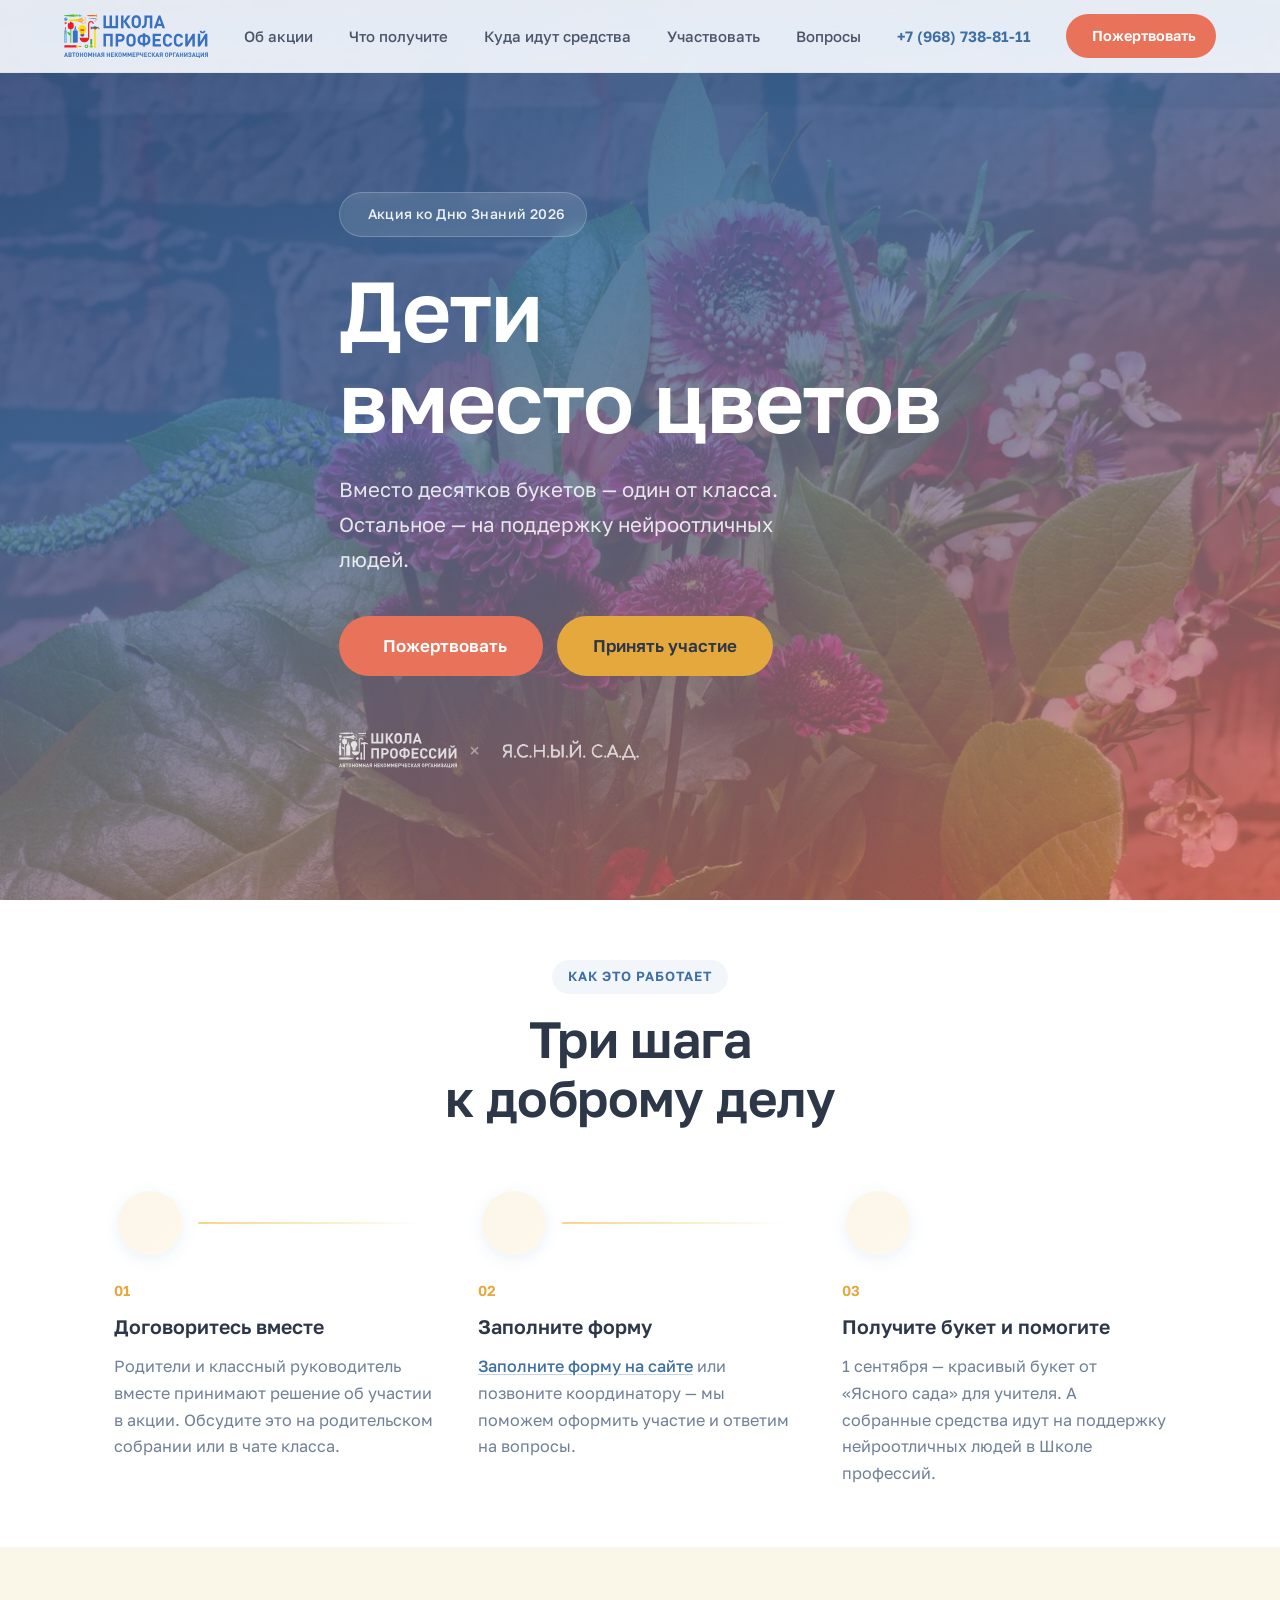
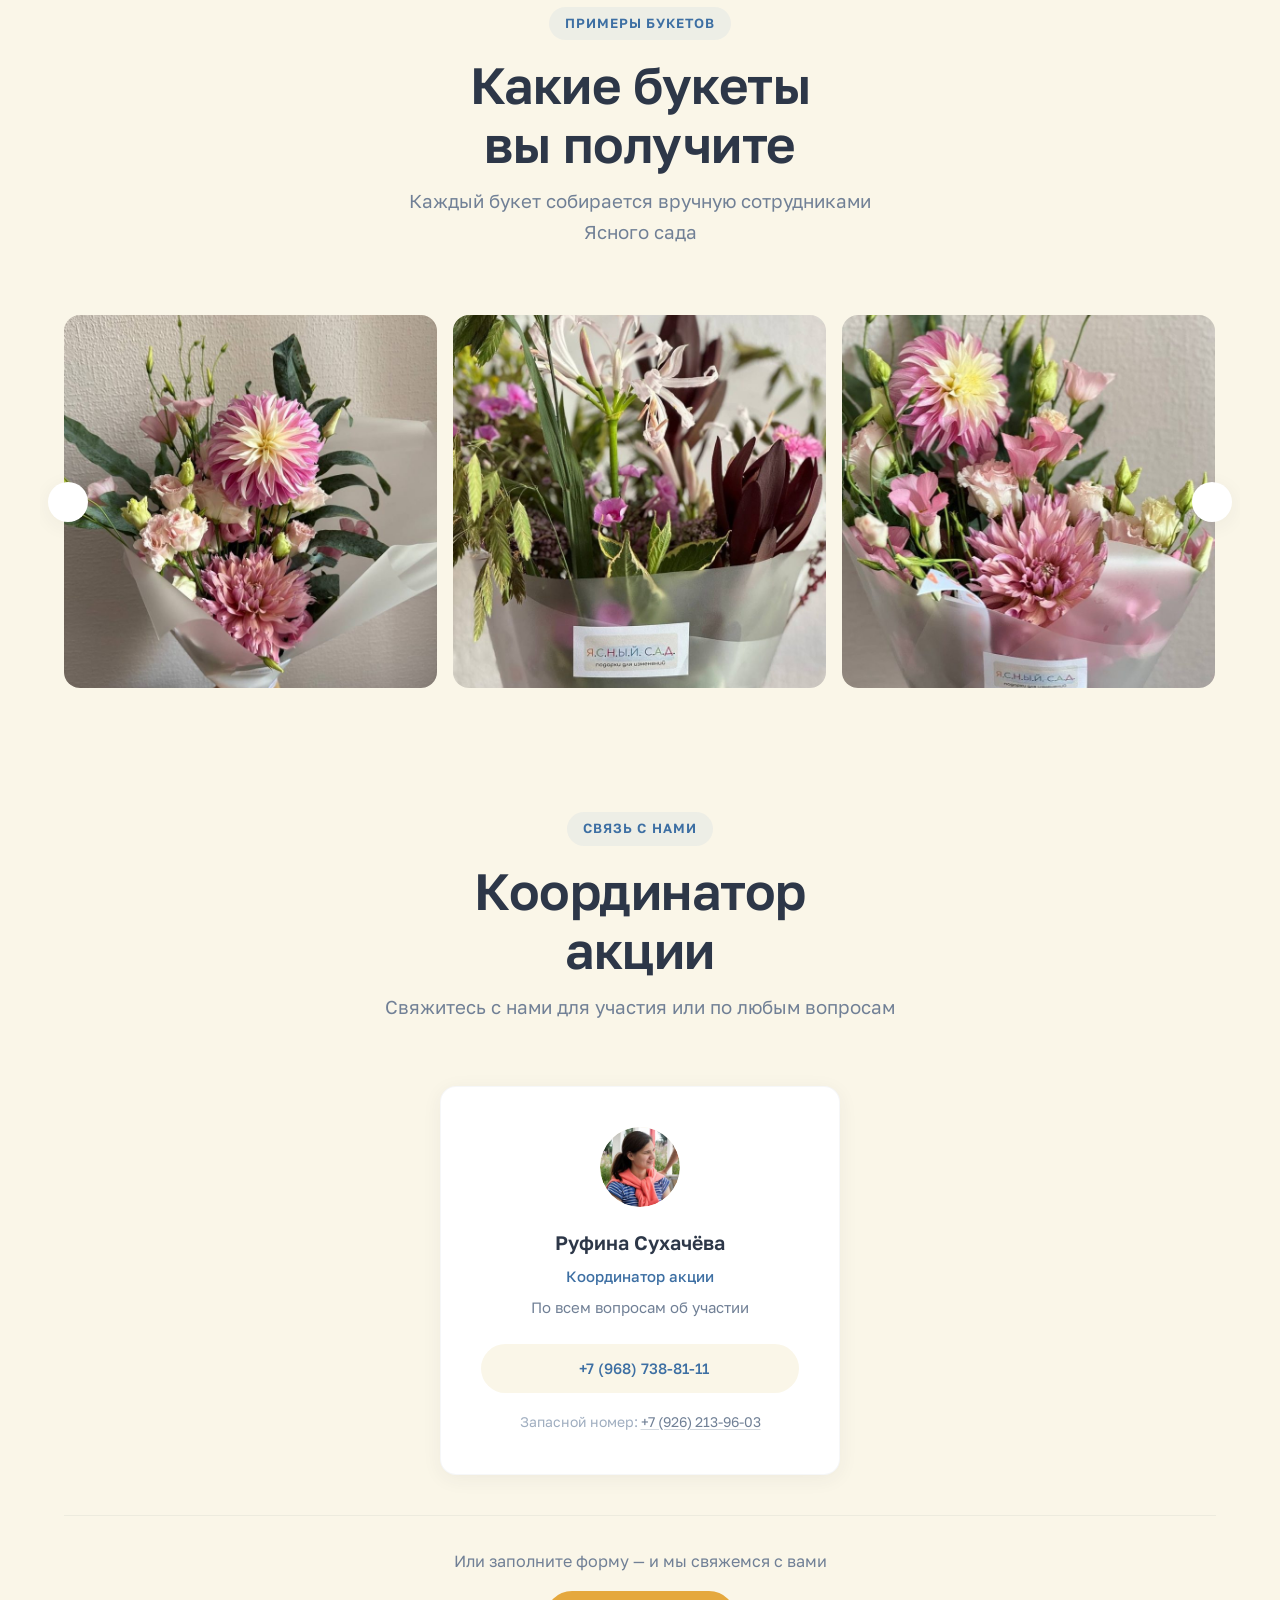
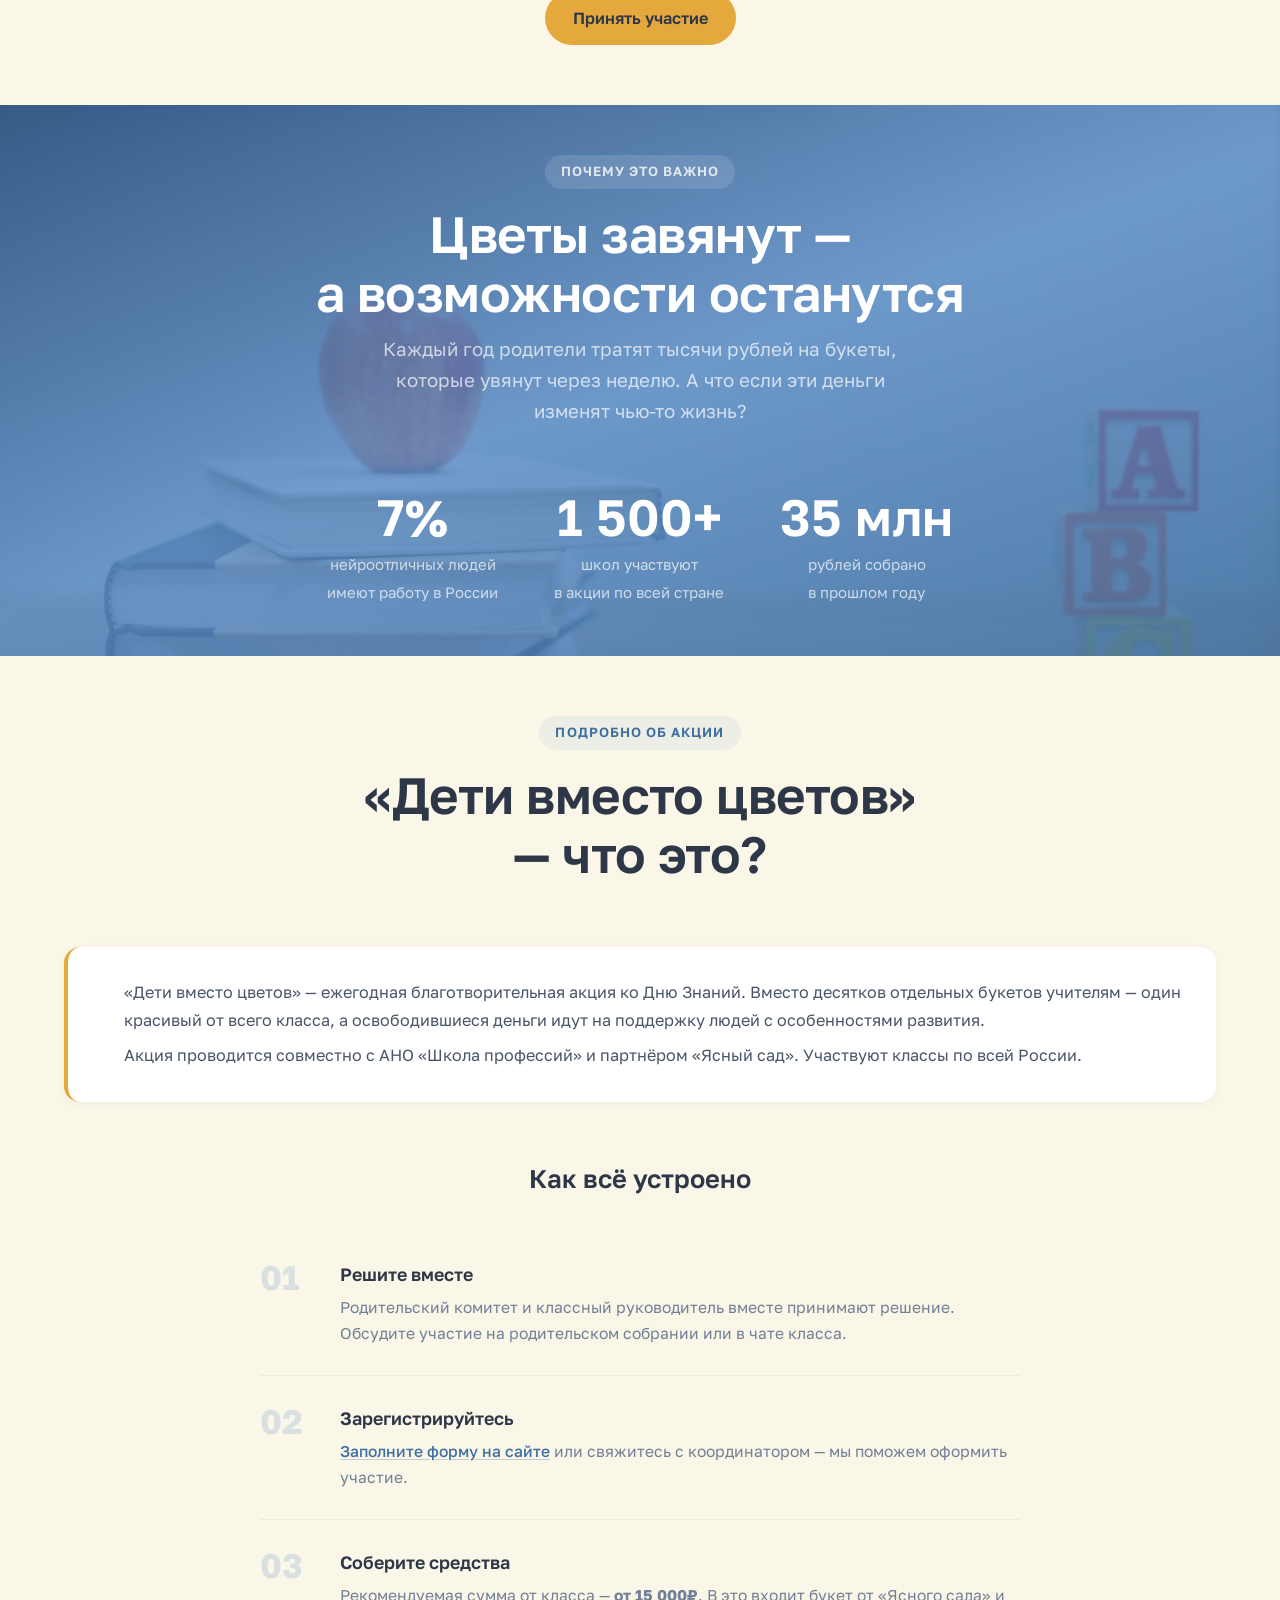
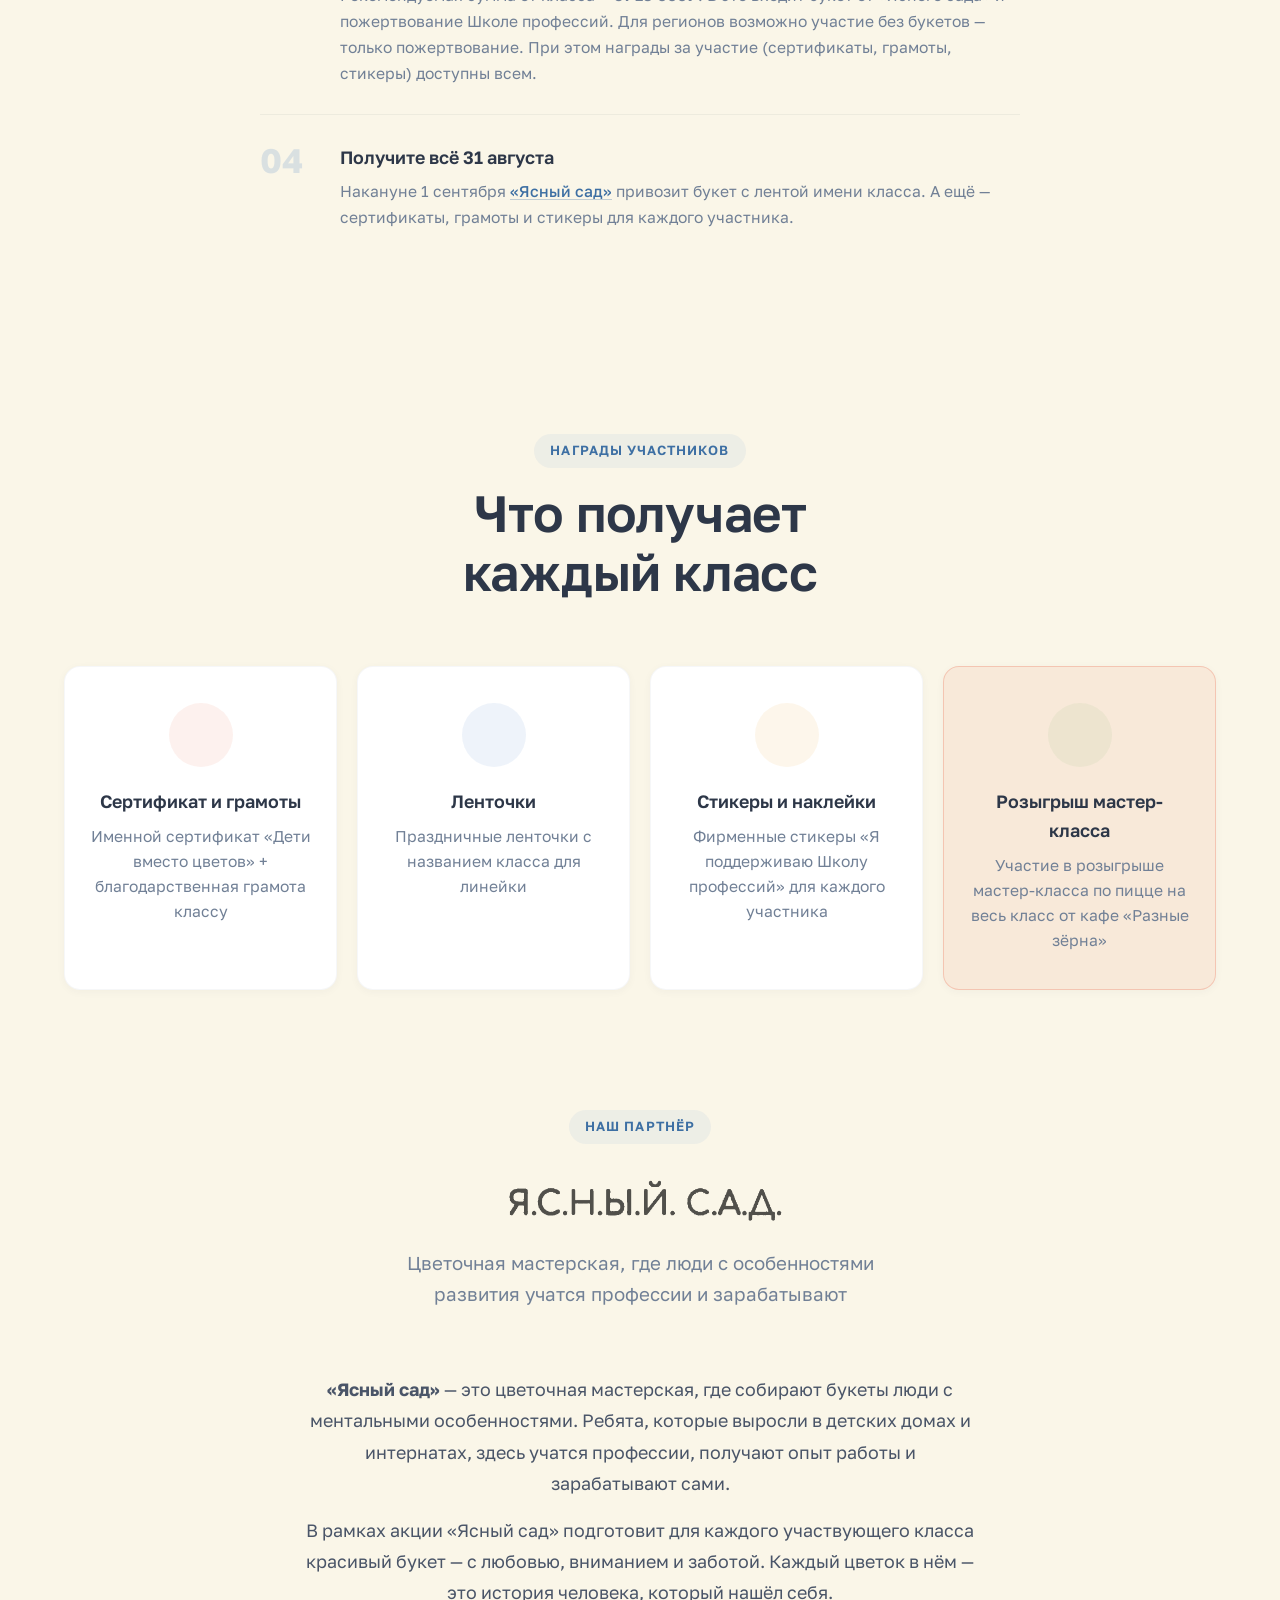
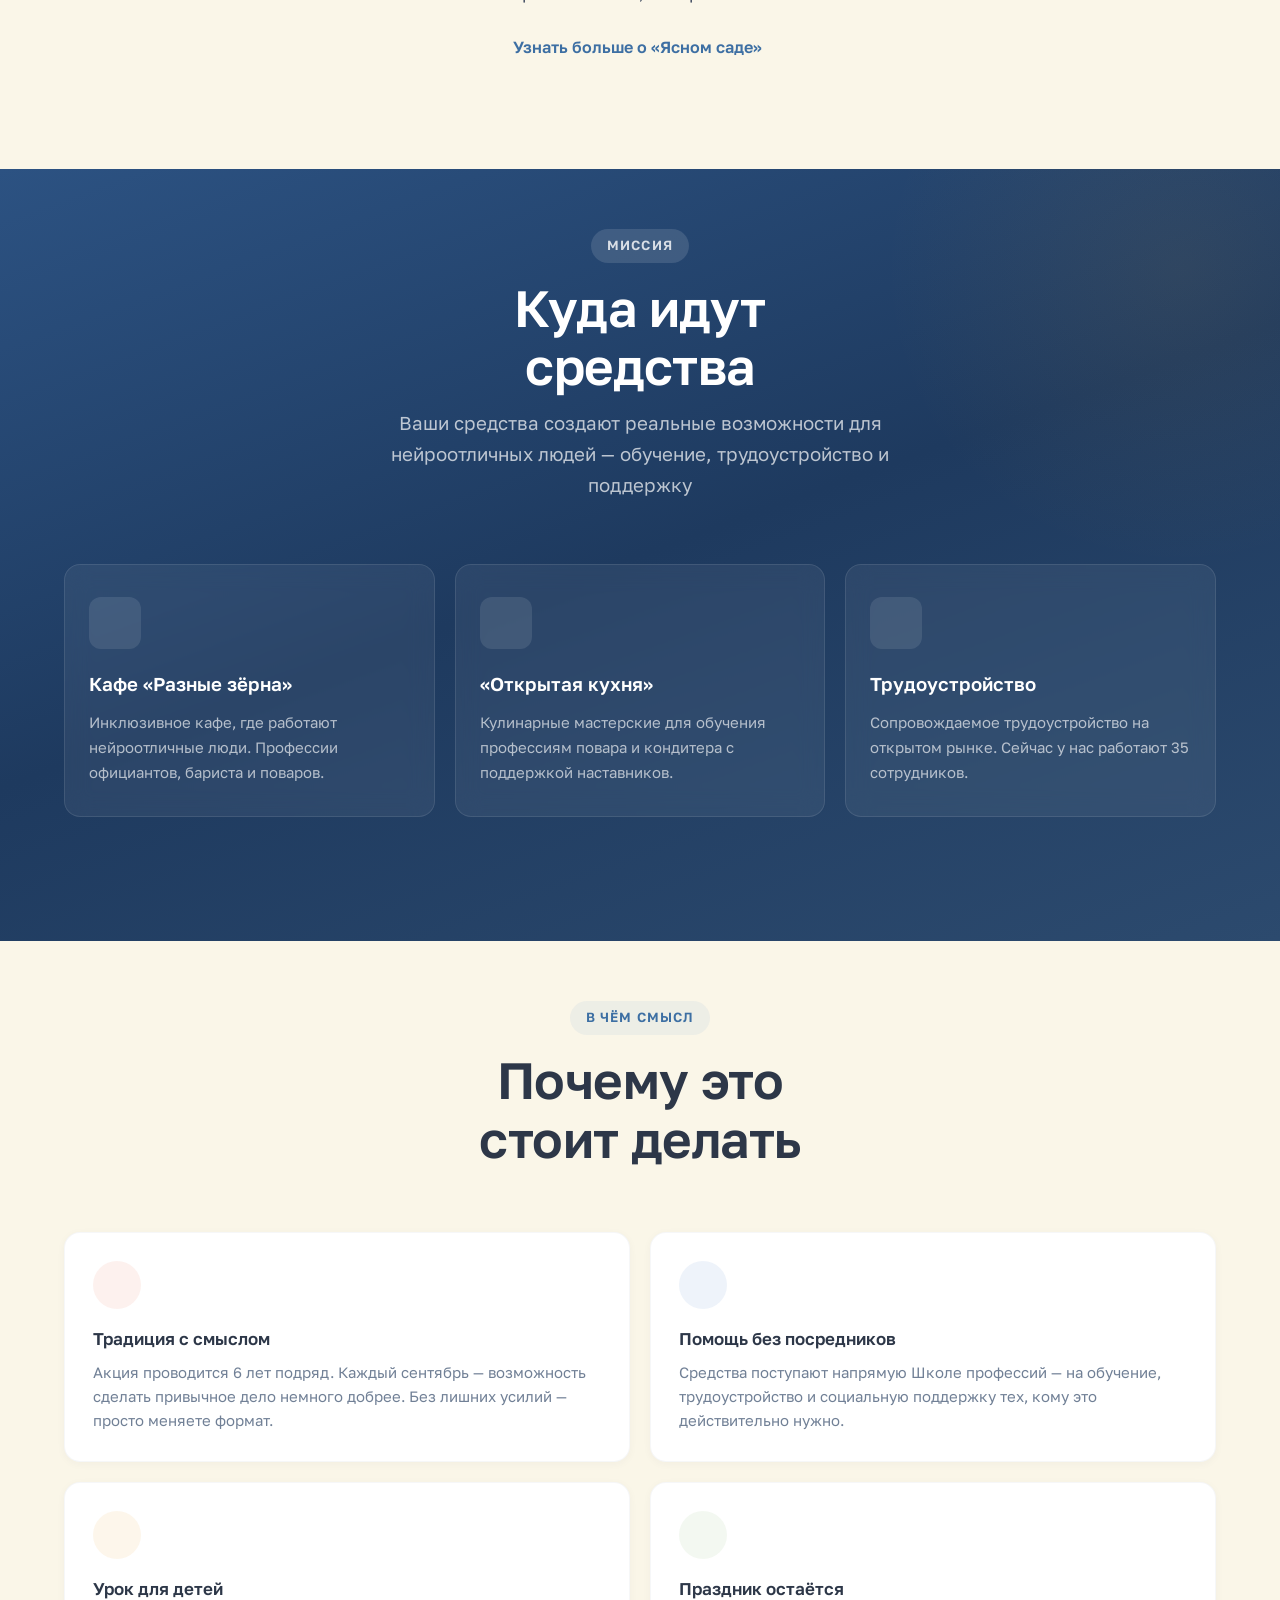
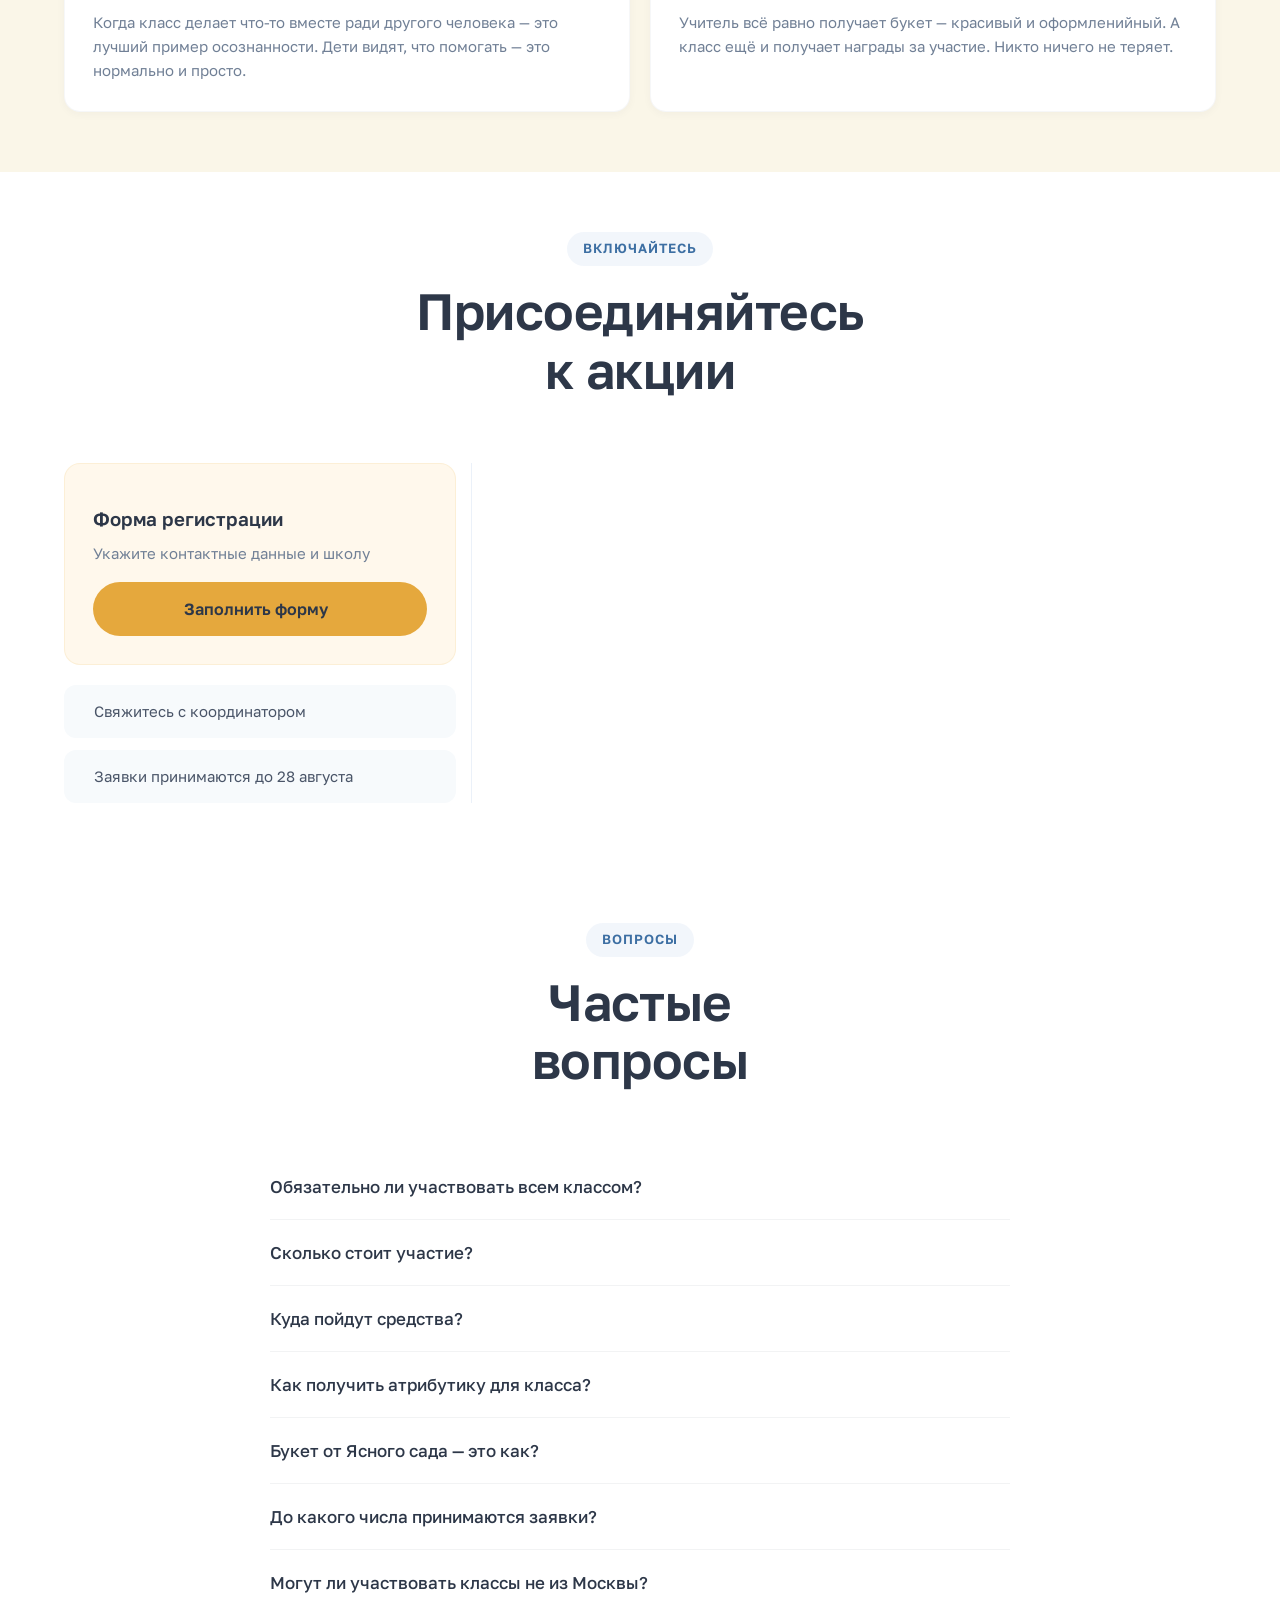
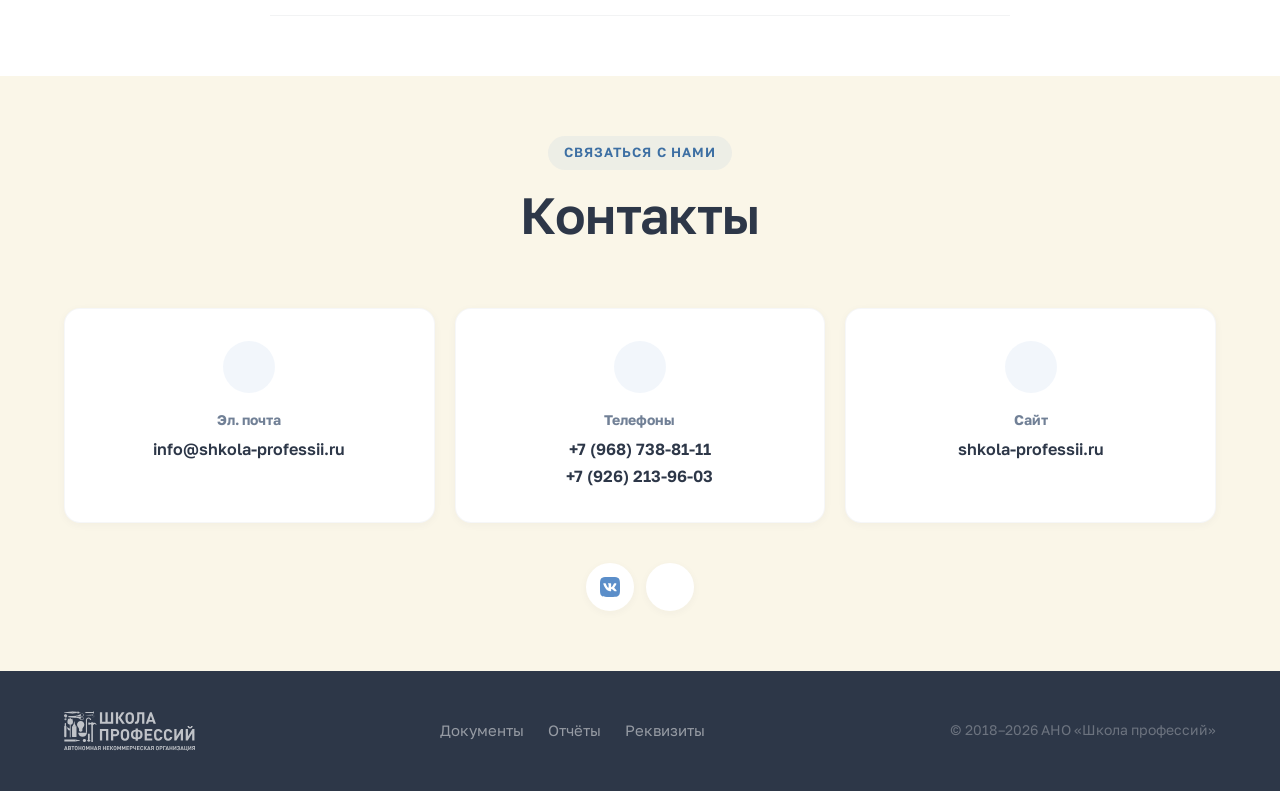
==== index.html @ 17a53a06 "Restore desktop header, fix mobile menu z-index to 1001 above header" ====
﻿<!DOCTYPE html>
<html lang="ru">
<head>
    <meta charset="UTF-8">
    <meta name="viewport" content="width=device-width, initial-scale=1.0">
    <title>Дети вместо цветов — АНО Школа профессий</title>
    <meta name="description" content="Вместо десятков букетов — один от класса. Остальное — на поддержку нейроотличных людей в Школе профессий. Акция ко Дню Знаний 2026.">
    <meta name="keywords" content="дети вместо цветов, благотворительность, день знаний, 1 сентября, школа профессий, букет, нейроотличные">
    <meta name="author" content="АНО Школа профессий">
    <meta name="robots" content="index, follow">
    <meta name="theme-color" content="#5B8EC9">

    <!-- Open Graph -->
    <meta property="og:type" content="website">
    <meta property="og:url" content="https://shkola-professii.ru/cvety/">
    <meta property="og:title" content="Дети вместо цветов — АНО Школа профессий">
    <meta property="og:description" content="Вместо десятков букетов — один от класса. Остальное — на поддержку нейроотличных людей в Школе профессий. Акция ко Дню Знаний 2026.">
    <meta property="og:image" content="https://shkola-professii.ru/cvety/img/og-image.jpg">
    <meta property="og:image:width" content="1200">
    <meta property="og:image:height" content="630">
    <meta property="og:locale" content="ru_RU">
    <meta property="og:site_name" content="Дети вместо цветов">

    <!-- Twitter Card -->
    <meta name="twitter:card" content="summary_large_image">
    <meta name="twitter:title" content="Дети вместо цветов — АНО Школа профессий">
    <meta name="twitter:description" content="Вместо десятков букетов — один от класса. Остальное — на поддержку нейроотличных людей.">
    <meta name="twitter:image" content="https://shkola-professii.ru/cvety/img/og-image.jpg">

    <link rel="canonical" href="https://shkola-professii.ru/cvety/">

    <!-- Structured Data -->
    <script type="application/ld+json">
    {
        "@context": "https://schema.org",
        "@type": "Event",
        "name": "Дети вместо цветов 2026",
        "description": "Благотворительная акция ко Дню Знаний. Вместо десятков букетов — один от класса. Остальное — на поддержку нейроотличных людей.",
        "startDate": "2026-09-01",
        "location": {
            "@type": "Place",
            "name": "Россия",
            "address": {
                "@type": "PostalAddress",
                "addressCountry": "RU"
            }
        },
        "organizer": {
            "@type": "Organization",
            "name": "АНО «Школа профессий»",
            "url": "https://shkola-professii.ru"
        },
        "performer": {
            "@type": "Organization",
            "name": "Ясный сад",
            "url": "https://yasnysad.online"
        },
        "eventStatus": "https://schema.org/EventScheduled",
        "eventAttendanceMode": "https://schema.org/OfflineEventAttendanceMode",
        "url": "https://shkola-professii.ru/cvety/",
        "image": "https://shkola-professii.ru/cvety/img/og-image.jpg"
    }
    </script>
    <script type="application/ld+json">
    {
        "@context": "https://schema.org",
        "@type": "NGO",
        "name": "АНО «Школа профессий»",
        "url": "https://shkola-professii.ru",
        "logo": "https://shkola-professii.ru/cvety/img/logo-shkola-professii.svg",
        "description": "Автономная некоммерческая организация профессионального образования для людей с ментальными особенностями развития.",
        "address": {
            "@type": "PostalAddress",
            "addressCountry": "RU"
        },
        "contactPoint": [
            {
                "@type": "ContactPoint",
                "telephone": "+7-968-738-81-11",
                "contactType": "customer service"
            },
            {
                "@type": "ContactPoint",
                "telephone": "+7-926-213-96-03",
                "contactType": "customer service"
            }
        ]
    }
    </script>
    <link rel="icon" href="https://shkola-professii.ru/wp-content/uploads/2021/12/cropped-logo-512x512-1-32x32.png" sizes="32x32">
    <link rel="icon" href="https://shkola-professii.ru/wp-content/uploads/2021/12/cropped-logo-512x512-1-192x192.png" sizes="192x192">
    <link rel="apple-touch-icon" href="https://shkola-professii.ru/wp-content/uploads/2021/12/cropped-logo-512x512-1-180x180.png">
    <meta name="msapplication-TileImage" content="https://shkola-professii.ru/wp-content/uploads/2021/12/cropped-logo-512x512-1-270x270.png">
    <link rel="preconnect" href="https://fonts.googleapis.com">
    <link rel="preconnect" href="https://fonts.gstatic.com" crossorigin>
    <link rel="preconnect" href="https://unpkg.com" crossorigin>
    <link href="https://fonts.googleapis.com/css2?family=Golos+Text:ital,opsz,wght@0,9..14,300;0,9..14,400;0,9..14,500;0,9..14,600;0,9..14,700;1,9..14,400&display=swap" rel="stylesheet">
    <link rel="stylesheet" href="https://unpkg.com/@phosphor-icons/web@2.0.3/src/regular/style.css">
    <link rel="stylesheet" href="css/styles.css">
    <script src="https://widgets.donation.ru/wloader/f159f195-b4e0-4594-80b5-ba260b7b6031/wloader.js" async></script>
</head>
<body>

    <!-- HEADER -->
    <header class="header" id="header">
        <div class="container header__inner">
            <a href="#hero" class="header__logo">
                <img src="img/logo-shkola-professii.svg" alt="Школа профессий" class="header__logo-img">
            </a>
            <nav class="header__nav" id="nav">
                <a href="#campaign" class="header__nav-link">Об акции</a>
                <a href="#benefits" class="header__nav-link">Что получите</a>
                <a href="#where" class="header__nav-link">Куда идут средства</a>
                <a href="#join" class="header__nav-link">Участвовать</a>
                <a href="#faq" class="header__nav-link">Вопросы</a>
                <a href="tel:+79687388111" class="header__nav-link header__phone">
                    <i class="ph ph-phone"></i>
                    +7 (968) 738-81-11
                </a>
            </nav>
            <a href="#join" class="header__donate-btn">
                <i class="ph ph-heart"></i>
                Пожертвовать
            </a>
            <button class="header__burger" id="burger" aria-label="Меню">
                <span></span><span></span><span></span>
            </button>
        </div>
    </header>

    <!-- HERO -->
    <section class="hero" id="hero">
        <div class="hero__bg">
            <img src="img/hero-bouquet.jpg" alt="Букет цветов" class="hero__img">
            <div class="hero__overlay"></div>
        </div>
        <div class="container hero__content">
            <div class="hero__badge">
                <i class="ph ph-flower-tulip"></i>
                Акция ко Дню Знаний 2026
            </div>
            <h1 class="hero__title">Дети<br>вместо цветов</h1>
            <p class="hero__subtitle">Вместо десятков букетов — один от класса.<br>Остальное — на поддержку нейроотличных людей.</p>
            <div class="hero__cta">
                <a href="#join" class="btn btn--primary btn--lg">
                    <i class="ph ph-heart"></i>
                    Пожертвовать
                </a>
                <a href="#join" class="btn btn--warm btn--lg">Принять участие</a>
            </div>
            <div class="hero__partners">
                <span class="hero__partner-logo">
                    <img src="img/logo-shkola-professii.svg" alt="Школа профессий" class="hero__partner-img">
                </span>
                <span class="hero__partner-x">×</span>
                <a href="https://yasnysad.online" target="_blank" rel="noopener noreferrer" class="hero__partner-name">
                    <img src="img/logo-yasny-sad.png" alt="Ясный сад" class="hero__partner-img hero__partner-img--logo">
                </a>
            </div>
        </div>
        <div class="hero__scroll">
            <i class="ph ph-chevron-down"></i>
        </div>
    </section>

    
<!-- ABOUT — 3 STEPS -->
    <section class="section about" id="about">
        <div class="container">
            <div class="section-header">
                <span class="section-tag">Как это работает</span>
                <h2 class="section-title">Три шага<br>к доброму делу</h2>
            </div>
            <div class="steps">
                <div class="step">
                    <div class="step__icon-wrap">
                        <div class="step__icon">
                            <i class="ph ph-chats-circle"></i>
                        </div>
                        <div class="step__line"></div>
                    </div>
                    <div class="step__content">
                        <span class="step__num">01</span>
                        <h3 class="step__title">Договоритесь вместе</h3>
                        <p class="step__text">Родители и классный руководитель вместе принимают решение об участии в акции. Обсудите это на родительском собрании или в чате класса.</p>
                    </div>
                </div>
                <div class="step">
                    <div class="step__icon-wrap">
                        <div class="step__icon">
                            <i class="ph ph-note-pencil"></i>
                        </div>
                        <div class="step__line"></div>
                    </div>
                    <div class="step__content">
                        <span class="step__num">02</span>
                        <h3 class="step__title">Заполните форму</h3>
                        <p class="step__text"><a href="#join" class="step__link">Заполните форму на сайте</a> или позвоните координатору — мы поможем оформить участие и ответим на вопросы.</p>
                    </div>
                </div>
                <div class="step">
                    <div class="step__icon-wrap">
                        <div class="step__icon">
                            <i class="ph ph-heart"></i>
                        </div>
                    </div>
                    <div class="step__content">
                        <span class="step__num">03</span>
                        <h3 class="step__title">Получите букет и помогите</h3>
                        <p class="step__text">1 сентября — красивый букет от «Ясного сада» для учителя. А собранные средства идут на поддержку нейроотличных людей в Школе профессий.</p>
                    </div>
                </div>
            </div>
        </div>
    </section>

    <!-- BOUQUETS GALLERY -->
    <section class="section bouquets" id="bouquets">
        <div class="container">
            <div class="section-header">
                <span class="section-tag">Примеры букетов</span>
                <h2 class="section-title">Какие букеты<br>вы получите</h2>
                <p class="section-desc">Каждый букет собирается вручную сотрудниками Ясного сада</p>
            </div>
            <div class="partner__slider" id="partnerSlider">
                <div class="partner__slider-track" id="sliderTrack">
                    <div class="partner__gallery-item" data-index="0">
                        <img src="img/bouquet-1.jpg" alt="Букет от Ясного сада" class="partner__gallery-img" loading="lazy">
                    </div>
                    <div class="partner__gallery-item" data-index="1">
                        <img src="img/bouquet-2.jpg" alt="Букет от Ясного сада" class="partner__gallery-img" loading="lazy">
                    </div>
                    <div class="partner__gallery-item" data-index="2">
                        <img src="img/bouquet-3.jpg" alt="Букет от Ясного сада" class="partner__gallery-img" loading="lazy">
                    </div>
                    <div class="partner__gallery-item" data-index="3">
                        <img src="img/bouquet-4.jpg" alt="Букет от Ясного сада" class="partner__gallery-img" loading="lazy">
                    </div>
                    <div class="partner__gallery-item" data-index="4">
                        <img src="img/bouquet-5.jpg" alt="Букет от Ясного сада" class="partner__gallery-img" loading="lazy">
                    </div>
                    <div class="partner__gallery-item" data-index="5">
                        <img src="img/bouquet-6.jpg" alt="Букет от Ясного сада" class="partner__gallery-img" loading="lazy">
                    </div>
                    <div class="partner__gallery-item" data-index="6">
                        <img src="img/bouquet-7.jpg" alt="Букет от Ясного сада" class="partner__gallery-img" loading="lazy">
                    </div>
                    <div class="partner__gallery-item" data-index="7">
                        <img src="img/bouquet-8.jpg" alt="Букет от Ясного сада" class="partner__gallery-img" loading="lazy">
                    </div>
                    <div class="partner__gallery-item" data-index="8">
                        <img src="img/bouquet-9.jpg" alt="Букет от Ясного сада" class="partner__gallery-img" loading="lazy">
                    </div>
                </div>
                <button class="partner__slider-btn partner__slider-btn--prev" id="sliderPrev">
                    <i class="ph ph-caret-left"></i>
                </button>
                <button class="partner__slider-btn partner__slider-btn--next" id="sliderNext">
                    <i class="ph ph-caret-right"></i>
                </button>
            </div>
            <!-- Lightbox -->
            <div class="lightbox" id="lightbox">
                <button class="lightbox__close" id="lightboxClose">
                    <i class="ph ph-x"></i>
                </button>
                <button class="lightbox__prev" id="lightboxPrev">
                    <i class="ph ph-caret-left"></i>
                </button>
                <button class="lightbox__next" id="lightboxNext">
                    <i class="ph ph-caret-right"></i>
                </button>
                <div class="lightbox__content">
                    <img src="" alt="" class="lightbox__img" id="lightboxImg">
                </div>
            </div>
        </div>
    </section>

    <!-- COORDINATORS -->
    <section class="section coordinators" id="coordinators">
        <div class="container">
            <div class="section-header">
                <span class="section-tag">Связь с нами</span>
                <h2 class="section-title">Координатор<br>акции</h2>
                <p class="section-desc">Свяжитесь с нами для участия или по любым вопросам</p>
            </div>
            <div class="coordinators__grid">
                <div class="coordinator-card">
                    <div class="coordinator-card__avatar">
                        <img src="img/rufina.jpg" alt="Руфина Сухачёва" class="coordinator-card__photo">
                    </div>
                    <h3 class="coordinator-card__name">Руфина Сухачёва</h3>
                    <p class="coordinator-card__role">Координатор акции</p>
                    <p class="coordinator-card__desc">По всем вопросам об участии</p>
                    <div class="coordinator-card__contacts">
                        <a href="tel:+79687388111" class="coordinator-card__link">
                            <i class="ph ph-phone"></i>
                            +7 (968) 738-81-11
                        </a>
                        <p class="coordinator-card__backup">Запасной номер: <a href="tel:+79262139603">+7 (926) 213-96-03</a></p>
                    </div>
                </div>
            </div>
            <div class="coordinators__signup">
                <p class="coordinators__signup-text">Или заполните форму — и мы свяжемся с вами</p>
                <a href="#join" class="btn btn--warm">Принять участие</a>
            </div>
        </div>
    </section>

    <!-- WHY IT MATTERS — full-width photo section -->
    <section class="section photo-section" id="why">
        <div class="photo-section__bg">
            <img src="img/children-classroom.jpg" alt="Дети в классе" class="photo-section__img" loading="lazy">
            <div class="photo-section__overlay photo-section__overlay--blue"></div>
        </div>
        <div class="container photo-section__content">
            <div class="section-header section-header--light">
                <span class="section-tag section-tag--light">Почему это важно</span>
                <h2 class="section-title section-title--light">Цветы завянут —<br>а возможности останутся</h2>
                <p class="section-desc section-desc--light">Каждый год родители тратят тысячи рублей на букеты, которые увянут через неделю. А что если эти деньги изменят чью-то жизнь?</p>
            </div>
            <div class="photo-section__stats">
                <div class="photo-stat">
                    <span class="photo-stat__number">7%</span>
                    <span class="photo-stat__label">нейроотличных людей<br>имеют работу в России</span>
                </div>
                <div class="photo-stat">
                    <span class="photo-stat__number">1 500+</span>
                    <span class="photo-stat__label">школ участвуют<br>в акции по всей стране</span>
                </div>
                <div class="photo-stat">
                    <span class="photo-stat__number">35 млн</span>
                    <span class="photo-stat__label">рублей собрано<br>в прошлом году</span>
                </div>
            </div>
        </div>
    </section>

    
    <!-- ABOUT CAMPAIGN — detailed -->
    <section class="section campaign" id="campaign">
        <div class="container">
            <div class="section-header">
                <span class="section-tag">Подробно об акции</span>
                <h2 class="section-title">«Дети вместо цветов»<br>— что это?</h2>
            </div>

            <div class="campaign__intro">
                <div class="campaign__intro-icon"><i class="ph ph-lightbulb"></i></div>
                <div class="campaign__intro-text">
                    <p>«Дети вместо цветов» — ежегодная благотворительная акция ко Дню Знаний. Вместо десятков отдельных букетов учителям — один красивый от всего класса, а освободившиеся деньги идут на поддержку людей с особенностями развития.</p>
                    <p>Акция проводится совместно с АНО «Школа профессий» и партнёром «Ясный сад». Участвуют классы по всей России.</p>
                </div>
            </div>

            <div class="campaign__mechanics">
                <h3 class="campaign__subtitle">Как всё устроено</h3>
                <div class="campaign__steps">
                    <div class="campaign__step">
                        <div class="campaign__step-num">01</div>
                        <div class="campaign__step-content">
                            <h4 class="campaign__step-title">Решите вместе</h4>
                            <p class="campaign__step-text">Родительский комитет и классный руководитель вместе принимают решение. Обсудите участие на родительском собрании или в чате класса.</p>
                        </div>
                    </div>
                    <div class="campaign__step">
                        <div class="campaign__step-num">02</div>
                        <div class="campaign__step-content">
                            <h4 class="campaign__step-title">Зарегистрируйтесь</h4>
                            <p class="campaign__step-text"><a href="#join" class="step__link">Заполните форму на сайте</a> или свяжитесь с координатором — мы поможем оформить участие.</p>
                        </div>
                    </div>
                    <div class="campaign__step">
                        <div class="campaign__step-num">03</div>
                        <div class="campaign__step-content">
                            <h4 class="campaign__step-title">Соберите средства</h4>
                            <p class="campaign__step-text">Рекомендуемая сумма от класса — <strong>от 15 000₽</strong>. В это входит букет от «Ясного сада» и пожертвование Школе профессий. Для регионов возможно участие без букетов — только пожертвование. При этом награды за участие (сертификаты, грамоты, стикеры) доступны всем.</p>
                        </div>
                    </div>
                    <div class="campaign__step">
                        <div class="campaign__step-num">04</div>
                        <div class="campaign__step-content">
                            <h4 class="campaign__step-title">Получите всё 31 августа</h4>
                            <p class="campaign__step-text">Накануне 1 сентября <a href="https://yasnysad.online" target="_blank" rel="noopener noreferrer" class="step__link">«Ясный сад»</a> привозит букет с лентой имени класса. А ещё — сертификаты, грамоты и стикеры для каждого участника.</p>
                        </div>
                    </div>
                </div>
            </div>
        </div>
    </section>

<!-- BENEFITS -->
    <section class="section benefits" id="benefits">
        <div class="container">
            <div class="section-header">
                <span class="section-tag">Награды участников</span>
                <h2 class="section-title">Что получает<br>каждый класс</h2>
            </div>
            <div class="benefits__grid">
                <div class="benefit-card">
                    <div class="benefit-card__icon">
                        <i class="ph ph-seal-check"></i>
                    </div>
                    <h3 class="benefit-card__title">Сертификат и грамоты</h3>
                    <p class="benefit-card__text">Именной сертификат «Дети вместо цветов» + благодарственная грамота классу</p>
                </div>
                <div class="benefit-card">
                    <div class="benefit-card__icon">
                        <i class="ph ph-flag-banner"></i>
                    </div>
                    <h3 class="benefit-card__title">Ленточки</h3>
                    <p class="benefit-card__text">Праздничные ленточки с названием класса для линейки</p>
                </div>
                <div class="benefit-card">
                    <div class="benefit-card__icon">
                        <i class="ph ph-sticker"></i>
                    </div>
                    <h3 class="benefit-card__title">Стикеры и наклейки</h3>
                    <p class="benefit-card__text">Фирменные стикеры «Я поддерживаю Школу профессий» для каждого участника</p>
                </div>
                <div class="benefit-card benefit-card--accent">
                    <div class="benefit-card__icon">
                        <i class="ph ph-pizza"></i>
                    </div>
                    <h3 class="benefit-card__title">Розыгрыш мастер-класса</h3>
                    <p class="benefit-card__text">Участие в розыгрыше мастер-класса по пицце на весь класс от кафе «Разные зёрна»</p>
                </div>
            </div>
        </div>
    </section>

    
    <!-- PARTNER — Ясный сад -->
    <section class="section partner" id="partner">
        <div class="container">
            <div class="section-header">
                <span class="section-tag">Наш партнёр</span>
                <div class="partner__logo-wrap">
                    <a href="https://yasnysad.online" target="_blank" rel="noopener noreferrer">
                        <img src="img/logo-yasny-sad.png" alt="Ясный сад" class="partner__logo-img">
                    </a>
                </div>
                <p class="section-desc">Цветочная мастерская, где люди с особенностями развития учатся профессии и зарабатывают</p>
            </div>

            <div class="partner__content">
                <div class="partner__text">
                    <p><strong>«Ясный сад»</strong> — это цветочная мастерская, где собирают букеты люди с ментальными особенностями. Ребята, которые выросли в детских домах и интернатах, здесь учатся профессии, получают опыт работы и зарабатывают сами.</p>
                    <p>В рамках акции «Ясный сад» подготовит для каждого участвующего класса красивый букет — с любовью, вниманием и заботой. Каждый цветок в нём — это история человека, который нашёл себя.</p>
                    <a href="https://yasnysad.online" target="_blank" rel="noopener noreferrer" class="partner__link">
                        Узнать больше о «Ясном саде»
                        <i class="ph ph-arrow-right"></i>
                    </a>
                </div>
            </div>
        </div>
    </section>

<!-- WHERE FUNDS GO -->
    <section class="section where" id="where">
        <div class="container">
            <div class="section-header section-header--light">
                <span class="section-tag section-tag--light">Миссия</span>
                <h2 class="section-title section-title--light">Куда идут<br>средства</h2>
                <p class="section-desc section-desc--light">Ваши средства создают реальные возможности для нейроотличных людей — обучение, трудоустройство и поддержку</p>
            </div>
            <div class="where__grid">
                <div class="where-card">
                    <div class="where-card__icon">
                        <i class="ph ph-coffee"></i>
                    </div>
                    <h3 class="where-card__title">Кафе «Разные зёрна»</h3>
                    <p class="where-card__text">Инклюзивное кафе, где работают нейроотличные люди. Профессии официантов, бариста и поваров.</p>
                </div>
                <div class="where-card">
                    <div class="where-card__icon">
                        <i class="ph ph-cooking-pot"></i>
                    </div>
                    <h3 class="where-card__title">«Открытая кухня»</h3>
                    <p class="where-card__text">Кулинарные мастерские для обучения профессиям повара и кондитера с поддержкой наставников.</p>
                </div>
                <div class="where-card">
                    <div class="where-card__icon">
                        <i class="ph ph-briefcase"></i>
                    </div>
                    <h3 class="where-card__title">Трудоустройство</h3>
                    <p class="where-card__text">Сопровождаемое трудоустройство на открытом рынке. Сейчас у нас работают 35 сотрудников.</p>
                </div>
            </div>
        </div>
    </section>

    <!-- WHY JOIN -->
    <section class="section why-join" id="why-join">
        <div class="container">
            <div class="section-header">
                <span class="section-tag">В чём смысл</span>
                <h2 class="section-title">Почему это<br>стоит делать</h2>
            </div>
            <div class="campaign__reasons">
                <div class="campaign__reason">
                    <div class="campaign__reason-icon"><i class="ph ph-arrows-clockwise"></i></div>
                    <h4 class="campaign__reason-title">Традиция с смыслом</h4>
                    <p class="campaign__reason-text">Акция проводится 6 лет подряд. Каждый сентябрь — возможность сделать привычное дело немного добрее. Без лишних усилий — просто меняете формат.</p>
                </div>
                <div class="campaign__reason">
                    <div class="campaign__reason-icon"><i class="ph ph-hand-heart"></i></div>
                    <h4 class="campaign__reason-title">Помощь без посредников</h4>
                    <p class="campaign__reason-text">Средства поступают напрямую Школе профессий — на обучение, трудоустройство и социальную поддержку тех, кому это действительно нужно.</p>
                </div>
                <div class="campaign__reason">
                    <div class="campaign__reason-icon"><i class="ph ph-chalkboard-teacher"></i></div>
                    <h4 class="campaign__reason-title">Урок для детей</h4>
                    <p class="campaign__reason-text">Когда класс делает что-то вместе ради другого человека — это лучший пример осознанности. Дети видят, что помогать — это нормально и просто.</p>
                </div>
                <div class="campaign__reason">
                    <div class="campaign__reason-icon"><i class="ph ph-confetti"></i></div>
                    <h4 class="campaign__reason-title">Праздник остаётся</h4>
                    <p class="campaign__reason-text">Учитель всё равно получает букет — красивый и оформленийный. А класс ещё и получает награды за участие. Никто ничего не теряет.</p>
                </div>
            </div>
        </div>
    </section>

    <!-- JOIN / FORM -->
    <section class="section join" id="join">
        <div class="container">
            <div class="section-header">
                <span class="section-tag">Включайтесь</span>
                <h2 class="section-title">Присоединяйтесь<br>к акции</h2>
            </div>
            <div class="join__grid">
                <div class="join__side">
                    <div class="join__yandex">
                        <div class="join__yandex-icon">
                            <i class="ph ph-file-text"></i>
                        </div>
                        <h3 class="join__yandex-title">Форма регистрации</h3>
                        <p class="join__yandex-text">Укажите контактные данные и школу</p>
                        <a href="https://forms.yandex.ru/u/6a7f15689029028dacd5cffe" target="_blank" rel="noopener noreferrer" class="btn btn--warm btn--full">
                            Заполнить форму
                            <i class="ph ph-arrow-right"></i>
                        </a>
                    </div>
                    <div class="join__info">
                        <div class="join__info-item">
                            <i class="ph ph-phone"></i>
                            <span>Свяжитесь с координатором</span>
                        </div>
                        <div class="join__info-item">
                            <i class="ph ph-clock"></i>
                            <span>Заявки принимаются до 28 августа</span>
                        </div>
                    </div>
                </div>
                <div class="join__form-block">
                    <mixplat-form id='828b5e17-5e71-46e9-a002-8e3b7165322a' data-type='mixplat-form' data-tid='18021'></mixplat-form>
                </div>
            </div>
        </div>
    </section>

    <!-- FAQ -->
    <section class="section faq" id="faq">
        <div class="container">
            <div class="section-header">
                <span class="section-tag">Вопросы</span>
                <h2 class="section-title">Частые<br>вопросы</h2>
            </div>
            <div class="faq__list">
                <div class="faq-item">
                    <button class="faq-item__question" aria-expanded="false">
                        <span>Обязательно ли участвовать всем классом?</span>
                        <i class="ph ph-plus faq-item__icon"></i>
                    </button>
                    <div class="faq-item__answer">
                        <p>Нет! Участвовать может даже 1 ученик из класса. Совсем не обязательно уговаривать каждого — присоединяйтесь те, кто хочет сделать доброе дело.</p>
                    </div>
                </div>
                <div class="faq-item">
                    <button class="faq-item__question" aria-expanded="false">
                        <span>Сколько стоит участие?</span>
                        <i class="ph ph-plus faq-item__icon"></i>
                    </button>
                    <div class="faq-item__answer">
                        <p>Минимальная сумма — от 5 000₽ на букет для учителя + 10 000₽ пожертвование в пользу Школы профессий. Но вы можете участвовать на любом уровне, который вам по силам.</p>
                    </div>
                </div>
                <div class="faq-item">
                    <button class="faq-item__question" aria-expanded="false">
                        <span>Куда пойдут средства?</span>
                        <i class="ph ph-plus faq-item__icon"></i>
                    </button>
                    <div class="faq-item__answer">
                        <p>100% пожертвований направляются на программы АНО «Школа профессий» — обучение, трудоустройство и поддержку нейроотличных людей в наших проектах.</p>
                    </div>
                </div>
                <div class="faq-item">
                    <button class="faq-item__question" aria-expanded="false">
                        <span>Как получить атрибутику для класса?</span>
                        <i class="ph ph-plus faq-item__icon"></i>
                    </button>
                    <div class="faq-item__answer">
                        <p>После регистрации и подтверждения участия мы организуем доставку атрибутики (сертификаты, ленточки, грамоты, стикеры) в вашу школу.</p>
                    </div>
                </div>
                <div class="faq-item">
                    <button class="faq-item__question" aria-expanded="false">
                        <span>Букет от Ясного сада — это как?</span>
                        <i class="ph ph-plus faq-item__icon"></i>
                    </button>
                    <div class="faq-item__answer">
                        <p>Ясный сад — наш партнёр. Каждый класс получит один красивый букет от Ясного сада для учителя. Оформление и доставку букета обеспечивает партнёр.</p>
                    </div>
                </div>
                <div class="faq-item">
                    <button class="faq-item__question" aria-expanded="false">
                        <span>До какого числа принимаются заявки?</span>
                        <i class="ph ph-plus faq-item__icon"></i>
                    </button>
                    <div class="faq-item__answer">
                        <p>Заявки принимаются до 28 августа. Рекомендуем не откладывать — чем раньше зарегистрируетесь, тем комфортнее будет к 1 сентября.</p>
                    </div>
                </div>
                <div class="faq-item">
                    <button class="faq-item__question" aria-expanded="false">
                        <span>Могут ли участвовать классы не из Москвы?</span>
                        <i class="ph ph-plus faq-item__icon"></i>
                    </button>
                    <div class="faq-item__answer">
                        <p>Да! Участие возможно для классов из любых регионов. Но букет от Ясного сада доступен только для Москвы и ближнего Подмосковья — из-за логистики. Для остальных регионов — полный набор атрибутики: сертификаты, грамоты, ленточки и стикеры.</p>
                    </div>
                </div>
            </div>
        </div>
    </section>

    <!-- CONTACTS -->
    <section class="section contacts" id="contacts">
        <div class="container">
            <div class="section-header">
                <span class="section-tag">Связаться с нами</span>
                <h2 class="section-title">Контакты</h2>
            </div>
            <div class="contacts__grid">
                <a href="mailto:info@shkola-professii.ru" class="contact-card">
                    <div class="contact-card__icon">
                        <i class="ph ph-envelope"></i>
                    </div>
                    <h3 class="contact-card__label">Эл. почта</h3>
                    <p class="contact-card__value">info@shkola-professii.ru</p>
                </a>
                <div class="contact-card">
                    <div class="contact-card__icon">
                        <i class="ph ph-phone"></i>
                    </div>
                    <h3 class="contact-card__label">Телефоны</h3>
                    <p class="contact-card__value"><a href="tel:+79687388111">+7 (968) 738-81-11</a></p>
                    <p class="contact-card__value"><a href="tel:+79262139603">+7 (926) 213-96-03</a></p>
                </div>
                <a href="https://shkola-professii.ru" target="_blank" rel="noopener noreferrer" class="contact-card">
                    <div class="contact-card__icon">
                        <i class="ph ph-globe"></i>
                    </div>
                    <h3 class="contact-card__label">Сайт</h3>
                    <p class="contact-card__value">shkola-professii.ru</p>
                </a>
            </div>
            <div class="contacts__social">
                <a href="https://vk.com/cafe_zerna" target="_blank" rel="noopener noreferrer" class="social-link" aria-label="ВКонтакте">
                    <svg width="20" height="20" viewBox="0 0 24 24" fill="currentColor"><path d="M15.684 0H8.316C1.592 0 0 1.592 0 8.316v7.368C0 22.408 1.592 24 8.316 24h7.368C22.408 24 24 22.408 24 15.684V8.316C24 1.592 22.391 0 15.684 0zm3.692 17.123h-1.744c-.66 0-.864-.525-2.05-1.727-1.033-1-1.49-1.135-1.744-1.135-.356 0-.458.102-.458.593v1.575c0 .424-.135.678-1.253.678-1.846 0-3.896-1.118-5.335-3.202C4.624 10.857 4.03 8.57 4.03 8.096c0-.254.102-.491.593-.491h1.744c.44 0 .61.203.78.677.864 2.49 2.303 4.675 2.896 4.675.22 0 .322-.102.322-.66V9.721c-.068-1.186-.695-1.287-.695-1.71 0-.203.17-.407.44-.407h2.744c.373 0 .508.203.508.643v3.473c0 .372.17.508.271.508.22 0 .407-.136.813-.542 1.253-1.406 2.151-3.574 2.151-3.574.119-.254.322-.491.763-.491h1.744c.525 0 .644.27.525.643-.22 1.017-2.354 4.031-2.354 4.031-.186.305-.254.44 0 .78.186.254.796.779 1.203 1.253.745.847 1.32 1.558 1.473 2.05.17.49-.085.744-.576.744z"/></svg>
                </a>
                <a href="https://t.me/cafe_zerna" target="_blank" rel="noopener noreferrer" class="social-link" aria-label="Telegram">
                    <i class="ph ph-telegram-logo"></i>
                </a>
            </div>
        </div>
    </section>

    <!-- SCROLL TO TOP -->
    <button class="scroll-top" id="scrollTop" aria-label="Наверх">
        <i class="ph ph-caret-up"></i>
    </button>

    <!-- FOOTER -->
    <footer class="footer">
        <div class="container footer__inner">
            <div class="footer__logo">
                <img src="img/logo-shkola-professii.svg" alt="Школа профессий" class="footer__logo-img" loading="lazy">
            </div>
            <div class="footer__links">
                <a href="https://shkola-professii.ru/dokumenty/" target="_blank" rel="noopener noreferrer">Документы</a>
                <a href="https://shkola-professii.ru/otchety/" target="_blank" rel="noopener noreferrer">Отчёты</a>
                <a href="https://shkola-professii.ru/legal/" target="_blank" rel="noopener noreferrer">Реквизиты</a>
            </div>
            <p class="footer__copy">© 2018–2026 АНО «Школа профессий»</p>
        </div>
    </footer>

    <script src="js/main.js"></script>
</body>
</html>
---- css/styles.css ----
﻿/* =============================================
   ДЕТИ ВМЕСТО ЦВЕТОВ × ШКОЛА ПРОФЕССИЙ
   Soft, warm, refined design system
   ============================================= */

*, *::before, *::after { margin: 0; padding: 0; box-sizing: border-box; }

:root {
    --red: #E8735A;
    --red-deep: #D4503A;
    --blue: #5B8EC9;
    --blue-deep: #3D6FA3;
    --blue-dark: #2C5282;
    --amber: #E5A83D;
    --amber-soft: #F5D68A;
    --cream: #FAF6E8;
    --cream-warm: #FFF8EC;
    --green: #8BB87A;
    --green-soft: #C8E6B8;
    --dark: #2D3748;
    --dark-soft: #4A5568;
    --gray: #718096;
    --gray-light: #A0AEC0;
    --gray-bg: #F7FAFC;
    --white: #FFFFFF;
    --font-body: 'Golos Text', -apple-system, BlinkMacSystemFont, sans-serif;
    --font-display: 'Golos Text', Georgia, serif;
    --radius: 20px;
    --radius-md: 16px;
    --radius-sm: 12px;
    --radius-xs: 8px;
    --shadow-sm: 0 2px 8px rgba(45,55,72,0.04);
    --shadow: 0 4px 20px rgba(45,55,72,0.06);
    --shadow-md: 0 8px 32px rgba(45,55,72,0.08);
    --shadow-lg: 0 16px 48px rgba(45,55,72,0.10);
    --transition: 0.35s cubic-bezier(0.4, 0, 0.2, 1);
    --section-py: 60px;
    --container-max: 1200px;
}

html { scroll-behavior: smooth; font-size: 17px; }
body { font-family: var(--font-body); color: var(--dark); background: var(--white); line-height: 1.65; -webkit-font-smoothing: antialiased; overflow-x: hidden; }
a { text-decoration: none; color: inherit; }
img { max-width: 100%; display: block; }

.container { max-width: var(--container-max); margin: 0 auto; padding: 0 24px; }

/* --- HEADER --- */
.header {
    position: fixed; top: 0; left: 0; right: 0; z-index: 1000;
    background: rgba(255,255,255,0.88);
    backdrop-filter: blur(20px) saturate(180%);
    -webkit-backdrop-filter: blur(20px) saturate(180%);
    border-bottom: 1px solid rgba(45,55,72,0.05);
    transition: var(--transition);
}
.header__inner { display: flex; align-items: center; justify-content: space-between; height: 72px; }
.header__logo { display: flex; align-items: center; }
.header__logo-img { height: 44px; width: auto; }
.header__nav { display: flex; gap: 4px; }
.header__nav-link {
    padding: 8px 16px; font-size: 0.88rem; font-weight: 500;
    color: var(--dark-soft); border-radius: 100px;
    transition: var(--transition);
}
.header__nav-link:hover { color: var(--blue-deep); background: rgba(91,142,201,0.08); }
.header__phone { color: var(--blue-deep); font-weight: 600; white-space: nowrap; }
.header__phone i { font-size: 1em; }
.header__burger {
    display: none; flex-direction: column; gap: 5px;
    background: none; border: none; cursor: pointer; padding: 8px;
}
.header__burger span { width: 22px; height: 2px; background: var(--dark); border-radius: 2px; transition: var(--transition); }

/* --- BUTTONS --- */
.btn {
    display: inline-flex; align-items: center; justify-content: center; gap: 8px;
    padding: 14px 28px; font-family: var(--font-body); font-size: 0.95rem;
    font-weight: 600; border: none; border-radius: 100px;
    cursor: pointer; transition: var(--transition); white-space: nowrap;
}
.btn--primary { background: var(--red); color: var(--white); }
.btn--primary:hover { background: var(--red-deep); transform: translateY(-2px); box-shadow: 0 8px 24px rgba(232,115,90,0.3); }
.btn--ghost { background: rgba(255,255,255,0.15); color: var(--white); backdrop-filter: blur(8px); border: 1px solid rgba(255,255,255,0.3); }
.btn--ghost:hover { background: rgba(255,255,255,0.25); }
.btn--warm { background: var(--amber); color: var(--dark); }
.btn--warm:hover { background: #D49A30; transform: translateY(-2px); box-shadow: 0 8px 24px rgba(229,168,61,0.3); }
.btn--lg { padding: 16px 36px; font-size: 1rem; }
.btn--full { width: 100%; }
.btn i { font-size: 1.1em; }

/* --- HERO --- */
.hero { position: relative; min-height: 100vh; display: flex; align-items: center; overflow: hidden; }
.hero__bg { position: absolute; inset: 0; }
.hero__img { width: 100%; height: 100%; object-fit: cover; }
.hero__overlay {
    position: absolute; inset: 0;
    background: linear-gradient(160deg, rgba(44,82,130,0.88) 0%, rgba(61,111,163,0.82) 35%, rgba(232,115,90,0.7) 100%);
}
.hero__content { position: relative; z-index: 2; padding: 160px 0 100px; max-width: 680px; }
.hero__badge {
    display: inline-flex; align-items: center; gap: 8px;
    padding: 10px 20px; background: rgba(255,255,255,0.12);
    backdrop-filter: blur(8px); border: 1px solid rgba(255,255,255,0.2);
    border-radius: 100px; font-size: 0.82rem; font-weight: 500;
    color: rgba(255,255,255,0.9); margin-bottom: 28px; letter-spacing: 0.03em;
}
.hero__badge i { font-size: 1.1em; color: var(--amber-soft); }
.hero__title {
    font-family: var(--font-display); font-size: clamp(3rem, 7vw, 5rem);
    font-weight: 600; color: var(--white); line-height: 1.08;
    margin-bottom: 24px; letter-spacing: -0.01em;
}
.hero__subtitle {
    font-size: clamp(1.05rem, 1.8vw, 1.2rem); color: rgba(255,255,255,0.85);
    line-height: 1.7; margin-bottom: 40px; max-width: 500px;
}
.hero__cta { display: flex; gap: 14px; flex-wrap: wrap; margin-bottom: 56px; }
.hero__partners { display: flex; align-items: center; gap: 12px; }
.hero__partner-img { height: 36px; width: auto; filter: brightness(0) invert(1); opacity: 0.8; }
.hero__partner-img--logo { opacity: 0.8; height: 28px; width: auto; object-fit: contain; }
.hero__partner-x { color: rgba(255,255,255,0.4); font-size: 1.2rem; line-height: 1; }
.hero__partner-name { color: rgba(255,255,255,0.7); font-size: 0.95rem; font-weight: 500; transition: var(--transition); text-decoration: none; }
.hero__partner-name:hover { color: var(--white); text-decoration: underline; }
.hero__scroll {
    position: absolute; bottom: 40px; left: 50%; transform: translateX(-50%);
    z-index: 2; color: rgba(255,255,255,0.5); font-size: 1.5rem;
    animation: bounce 2s infinite;
}
@keyframes bounce {
    0%, 100% { transform: translateX(-50%) translateY(0); }
    50% { transform: translateX(-50%) translateY(8px); }
}

/* --- SECTIONS --- */
.section { padding: var(--section-py) 0; }
.section-header { text-align: center; margin-bottom: 64px; }
.section-tag {
    display: inline-block; padding: 6px 16px;
    background: rgba(91,142,201,0.08); color: var(--blue-deep);
    border-radius: 100px; font-size: 0.78rem; font-weight: 600;
    text-transform: uppercase; letter-spacing: 0.08em; margin-bottom: 16px;
}
.section-tag--light { background: rgba(255,255,255,0.12); color: rgba(255,255,255,0.8); }
.section-title {
    font-family: var(--font-display); font-size: clamp(2rem, 4vw, 3rem);
    font-weight: 600; color: var(--dark); line-height: 1.15;
    letter-spacing: -0.01em;
}
.section-title--light { color: var(--white); }
.section-desc { font-size: 1.1rem; color: var(--gray); margin-top: 12px; max-width: 520px; margin-left: auto; margin-right: auto; }
.section-desc--light { color: rgba(255,255,255,0.7); }

/* --- PARTNER --- */
.partner { background: var(--cream); }
.partner__logo-wrap { margin: 12px 0 8px; text-align: center; }
.partner__logo-img {
    height: 56px; width: auto; object-fit: contain; display: inline-block;
    filter: brightness(0) opacity(0.75); transition: var(--transition);
}
.partner__logo-img:hover { filter: brightness(0) opacity(1); }
.partner__content { max-width: 680px; margin: 0 auto 48px; }
.partner__text { text-align: center; }
.partner__text p {
    font-size: 1.05rem; color: var(--dark-soft); line-height: 1.75;
    margin-bottom: 16px;
}
.partner__text p:last-of-type { margin-bottom: 24px; }
.partner__link {
    display: inline-flex; align-items: center; gap: 6px;
    font-size: 0.95rem; font-weight: 600; color: var(--blue-deep);
    transition: var(--transition);
}
.partner__link:hover { gap: 10px; color: var(--red); }
.partner__link i { transition: var(--transition); }
.partner__gallery { margin-bottom: 0; }
.partner__gallery-title {
    font-family: var(--font-display); font-size: 1.2rem;
    font-weight: 500; color: var(--dark-soft); margin-bottom: 24px;
    text-align: center;
}
.partner__slider {
    position: relative; overflow: hidden;
    margin: 0 -24px; padding: 0 24px;
}
.partner__slider-track {
    display: flex; gap: 16px;
    overflow-x: auto; scroll-snap-type: x mandatory;
    scrollbar-width: none; -ms-overflow-style: none;
    scroll-behavior: smooth; padding: 4px 0;
}
.partner__slider-track::-webkit-scrollbar { display: none; }
.partner__gallery-item {
    flex: 0 0 calc(33.333% - 11px); min-width: 240px;
    scroll-snap-align: start;
    border-radius: var(--radius-md); overflow: hidden; cursor: pointer;
    transition: var(--transition); aspect-ratio: 1;
}
.partner__gallery-item:hover { transform: translateY(-4px); box-shadow: var(--shadow-md); }
.partner__gallery-img {
    width: 100%; height: 100%; object-fit: cover;
    display: block;
}
.partner__gallery-placeholder {
    width: 100%; height: 100%; display: flex; flex-direction: column;
    align-items: center; justify-content: center; gap: 8px;
    background: var(--white); border: 2px dashed rgba(45,55,72,0.1);
    color: var(--gray-light); font-size: 0.88rem;
}
.partner__gallery-placeholder i { font-size: 2rem; }
.partner__slider-btn {
    position: absolute; top: 50%; transform: translateY(-50%);
    width: 40px; height: 40px; border-radius: 50%; border: none;
    background: var(--white); color: var(--dark); box-shadow: var(--shadow);
    font-size: 1.1rem; cursor: pointer; transition: var(--transition);
    display: flex; align-items: center; justify-content: center; z-index: 5;
}
.partner__slider-btn:hover { background: var(--blue-deep); color: var(--white); }
.partner__slider-btn--prev { left: 8px; }
.partner__slider-btn--next { right: 8px; }
@media (max-width: 768px) {
    .partner__gallery-item { flex: 0 0 calc(50% - 8px); min-width: 180px; }
    .partner__slider-btn { width: 36px; height: 36px; font-size: 1rem; }
}

/* --- LIGHTBOX --- */
.lightbox {
    position: fixed; inset: 0; z-index: 2000;
    background: rgba(0,0,0,0.92); backdrop-filter: blur(8px);
    display: flex; align-items: center; justify-content: center;
    opacity: 0; visibility: hidden; transition: var(--transition);
}
.lightbox.active { opacity: 1; visibility: visible; }
.lightbox__close {
    position: absolute; top: 20px; right: 20px;
    width: 44px; height: 44px; border-radius: 50%; border: none;
    background: rgba(255,255,255,0.1); color: var(--white);
    font-size: 1.3rem; cursor: pointer; transition: var(--transition);
    display: flex; align-items: center; justify-content: center;
}
.lightbox__close:hover { background: rgba(255,255,255,0.2); }
.lightbox__prev, .lightbox__next {
    position: absolute; top: 50%; transform: translateY(-50%);
    width: 48px; height: 48px; border-radius: 50%; border: none;
    background: rgba(255,255,255,0.1); color: var(--white);
    font-size: 1.3rem; cursor: pointer; transition: var(--transition);
    display: flex; align-items: center; justify-content: center;
}
.lightbox__prev { left: 20px; }
.lightbox__next { right: 20px; }
.lightbox__prev:hover, .lightbox__next:hover { background: rgba(255,255,255,0.2); }
.lightbox__content {
    max-width: 80vw; max-height: 80vh; display: flex;
    align-items: center; justify-content: center;
}
.lightbox__img { max-width: 100%; max-height: 80vh; border-radius: var(--radius-sm); object-fit: contain; }

@media (max-width: 768px) {
    .partner__gallery-item { flex: 0 0 calc(50% - 8px); min-width: 180px; }
    .partner__slider-btn { width: 36px; height: 36px; font-size: 1rem; }
}
.campaign { background: var(--cream); }
.campaign__intro {
    display: flex; gap: 24px; align-items: flex-start;
    padding: 32px; background: var(--white); border-radius: var(--radius-md);
    box-shadow: var(--shadow-sm); margin-bottom: 56px;
    border-left: 4px solid var(--amber);
}
.campaign__intro-icon {
    font-size: 2rem; color: var(--amber); flex-shrink: 0; margin-top: 2px;
}
.campaign__intro-text p { font-size: 0.95rem; color: var(--dark-soft); line-height: 1.7; margin-bottom: 8px; }
.campaign__intro-text p:last-child { margin-bottom: 0; }
.campaign__subtitle {
    font-family: var(--font-display); font-size: 1.5rem; font-weight: 600;
    color: var(--dark); margin-bottom: 32px; text-align: center;
}
.campaign__mechanics { margin-bottom: 56px; }
.campaign__steps { display: flex; flex-direction: column; gap: 0; max-width: 760px; margin: 0 auto; }
.campaign__step {
    display: flex; gap: 24px; align-items: flex-start;
    padding: 28px 0; border-bottom: 1px solid rgba(45,55,72,0.06);
}
.campaign__step:last-child { border-bottom: none; }
.campaign__step-num {
    font-family: var(--font-display); font-size: 2rem; font-weight: 700;
    color: var(--blue); opacity: 0.2; line-height: 1; flex-shrink: 0; min-width: 56px;
}
.campaign__step-title { font-size: 1.05rem; font-weight: 600; color: var(--dark); margin-bottom: 6px; }
.campaign__step-text { font-size: 0.92rem; color: var(--gray); line-height: 1.65; }
.campaign__values { margin-bottom: 0; }
.campaign__reasons { display: grid; grid-template-columns: repeat(2, 1fr); gap: 20px; }
.campaign__reason {
    padding: 28px; background: var(--white); border-radius: var(--radius-md);
    box-shadow: var(--shadow-sm); border: 1px solid rgba(45,55,72,0.04);
    transition: var(--transition);
}
.campaign__reason:hover { transform: translateY(-4px); box-shadow: var(--shadow-md); }
.campaign__reason-icon {
    width: 48px; height: 48px; border-radius: 50%; margin-bottom: 16px;
    display: flex; align-items: center; justify-content: center; font-size: 1.3rem;
}
.campaign__reason:nth-child(1) .campaign__reason-icon { background: rgba(232,115,90,0.1); color: var(--red); }
.campaign__reason:nth-child(2) .campaign__reason-icon { background: rgba(91,142,201,0.1); color: var(--blue); }
.campaign__reason:nth-child(3) .campaign__reason-icon { background: rgba(229,168,61,0.1); color: var(--amber); }
.campaign__reason:nth-child(4) .campaign__reason-icon { background: rgba(139,184,122,0.1); color: var(--green); }
.campaign__reason-title { font-size: 1rem; font-weight: 600; color: var(--dark); margin-bottom: 8px; }
.campaign__reason-text { font-size: 0.88rem; color: var(--gray); line-height: 1.6; }
@media (max-width: 768px) {
    .campaign__intro { flex-direction: column; gap: 16px; padding: 24px; }
    .campaign__reasons { grid-template-columns: 1fr; }
    .campaign__step { flex-direction: column; gap: 12px; }
}

/* --- STEPS --- */
.about { background: var(--white); }
.steps { display: flex; gap: 24px; justify-content: center; }
.step { flex: 1; max-width: 340px; padding: 0 8px; }
.step__icon-wrap { display: flex; align-items: center; margin-bottom: 24px; padding-left: 4px; }
.step__icon {
    width: 64px; height: 64px; border-radius: 50%;
    background: linear-gradient(135deg, var(--cream) 0%, var(--cream-warm) 100%);
    color: var(--blue-deep); display: flex; align-items: center; justify-content: center;
    font-size: 1.6rem; flex-shrink: 0;
    box-shadow: 0 4px 16px rgba(91,142,201,0.12);
}
.step__line {
    flex: 1; height: 2px; margin: 0 16px;
    background: linear-gradient(90deg, var(--amber-soft) 0%, transparent 100%);
    border-radius: 1px;
}
.step__num {
    font-family: var(--font-display); font-size: 0.85rem; font-weight: 600;
    color: var(--amber); margin-bottom: 8px; display: block;
}
.step__title { font-size: 1.15rem; font-weight: 600; color: var(--dark); margin-bottom: 10px; }
.step__text { font-size: 0.95rem; color: var(--gray); line-height: 1.65; }
.step__link { color: var(--blue-deep); font-weight: 500; text-decoration: underline; text-decoration-color: rgba(61,111,163,0.3); text-underline-offset: 2px; transition: var(--transition); }
.step__link:hover { text-decoration-color: var(--blue-deep); }

/* --- BENEFITS --- */
.benefits { background: var(--cream); }
.benefits__grid { display: grid; grid-template-columns: repeat(4, 1fr); gap: 20px; }
.benefit-card {
    background: var(--white); border-radius: var(--radius-md); padding: 36px 24px;
    text-align: center; box-shadow: var(--shadow-sm);
    transition: var(--transition); border: 1px solid rgba(45,55,72,0.04);
}
.benefit-card:hover { transform: translateY(-6px); box-shadow: var(--shadow-md); border-color: rgba(229,168,61,0.2); }
.benefit-card__icon {
    width: 64px; height: 64px; border-radius: 50%; margin: 0 auto 20px;
    display: flex; align-items: center; justify-content: center; font-size: 1.6rem;
}
.benefit-card:nth-child(1) .benefit-card__icon { background: rgba(232,115,90,0.1); color: var(--red); }
.benefit-card:nth-child(2) .benefit-card__icon { background: rgba(91,142,201,0.1); color: var(--blue); }
.benefit-card:nth-child(3) .benefit-card__icon { background: rgba(229,168,61,0.1); color: var(--amber); }
.benefit-card:nth-child(4) .benefit-card__icon { background: rgba(139,184,122,0.1); color: var(--green); }
.benefit-card--accent {
    background: rgba(232,115,90,0.10);
    border: 1px solid rgba(232,115,90,0.30);
}
.benefit-card--accent:hover {
    border-color: rgba(232,115,90,0.50);
    box-shadow: 0 8px 32px rgba(232,115,90,0.18);
}
.benefit-card--accent .benefit-card__icon {
    background: rgba(232,115,90,0.18);
    color: var(--red);
}
.benefit-card__title { font-size: 1.05rem; font-weight: 600; color: var(--dark); margin-bottom: 8px; }
.benefit-card__text { font-size: 0.92rem; color: var(--gray); line-height: 1.6; }

/* --- WHERE FUNDS GO --- */
.where {
    background: linear-gradient(160deg, var(--blue-dark) 0%, #1E3A5F 50%, #2C4A6E 100%);
    position: relative; overflow: hidden;
}
.where::before {
    content: ''; position: absolute; top: -200px; right: -200px;
    width: 600px; height: 600px; border-radius: 50%;
    background: radial-gradient(circle, rgba(229,168,61,0.08) 0%, transparent 70%);
}
.where__grid { display: grid; grid-template-columns: repeat(3, 1fr); gap: 20px; margin-bottom: 64px; position: relative; }
.where-card {
    background: rgba(255,255,255,0.06); backdrop-filter: blur(12px);
    border: 1px solid rgba(255,255,255,0.1); border-radius: var(--radius-md);
    padding: 32px 24px; transition: var(--transition);
}
.where-card:hover { background: rgba(255,255,255,0.1); transform: translateY(-4px); }
.where-card__icon {
    width: 52px; height: 52px; border-radius: var(--radius-sm);
    background: rgba(255,255,255,0.1); color: var(--amber-soft);
    display: flex; align-items: center; justify-content: center;
    font-size: 1.4rem; margin-bottom: 20px;
}
.where-card__title { font-size: 1.1rem; font-weight: 600; color: var(--white); margin-bottom: 10px; }
.where-card__text { font-size: 0.88rem; color: rgba(255,255,255,0.65); line-height: 1.65; }
.where__stats { display: flex; justify-content: center; gap: 72px; position: relative; }
.stat { text-align: center; }
.stat__number { display: block; font-family: var(--font-display); font-size: 3rem; font-weight: 600; color: var(--amber-soft); line-height: 1; margin-bottom: 8px; }
.stat__label { font-size: 0.85rem; color: rgba(255,255,255,0.55); line-height: 1.5; }

/* --- WHY JOIN --- */
.why-join { background: var(--cream); }

/* --- JOIN / FORM --- */
.join { background: var(--white); }
.join__grid { display: grid; grid-template-columns: 0.7fr 1.3fr; gap: 32px; align-items: start; }
.join__side { display: flex; flex-direction: column; gap: 20px; position: relative; }
.join__side::after {
    content: ''; position: absolute; top: 0; right: -16px; bottom: 0;
    width: 1px; background: rgba(91,142,201,0.12);
}
.join__form-block { position: relative; }
.join__yandex {
    background: var(--cream-warm); border-radius: var(--radius-md);
    padding: 28px; border: 1px solid rgba(229,168,61,0.12);
}
.join__yandex-icon { font-size: 1.8rem; color: var(--amber); margin-bottom: 12px; }
.join__yandex-title { font-size: 1.1rem; font-weight: 600; color: var(--dark); margin-bottom: 6px; }
.join__yandex-text { font-size: 0.88rem; color: var(--gray); margin-bottom: 16px; }
.join__yandex-note { font-size: 0.8rem; color: var(--gray-light); margin-top: 10px; text-align: center; }
.join__info { display: flex; flex-direction: column; gap: 12px; }
.join__info-item {
    display: flex; align-items: center; gap: 12px; padding: 14px 18px;
    background: var(--gray-bg); border-radius: var(--radius-sm);
    font-size: 0.88rem; color: var(--dark-soft);
}
.join__info-item i { font-size: 1.2rem; color: var(--blue); flex-shrink: 0; }

/* --- BOUQUETS GALLERY --- */
.bouquets { background: var(--cream); }

/* --- COORDINATORS --- */
.coordinators { background: var(--cream); }
.coordinators__grid { display: flex; justify-content: center; gap: 24px; }
.coordinator-card {
    background: var(--white); border-radius: var(--radius-md); padding: 40px;
    text-align: center; box-shadow: var(--shadow); max-width: 400px; width: 100%;
    border: 1px solid rgba(45,55,72,0.04);
}
.coordinator-card__avatar {
    width: 80px; height: 80px; border-radius: 50%;
    background: linear-gradient(135deg, var(--cream) 0%, var(--cream-warm) 100%);
    color: var(--blue); display: flex; align-items: center; justify-content: center;
    margin: 0 auto 20px; font-size: 2rem; overflow: hidden;
}
.coordinator-card__photo {
    width: 100%; height: 100%; object-fit: cover; border-radius: 50%;
}
.coordinator-card__name { font-size: 1.15rem; font-weight: 600; color: var(--dark); margin-bottom: 4px; }
.coordinator-card__role { font-size: 0.88rem; color: var(--blue-deep); font-weight: 500; margin-bottom: 8px; }
.coordinator-card__desc { font-size: 0.88rem; color: var(--gray); margin-bottom: 24px; line-height: 1.6; }
.coordinator-card__contacts { display: flex; flex-direction: column; gap: 10px; }
.coordinator-card__link {
    display: inline-flex; align-items: center; justify-content: center; gap: 8px;
    padding: 12px 20px; background: var(--cream); border-radius: 100px;
    font-size: 0.88rem; font-weight: 500; color: var(--blue-deep); transition: var(--transition);
}
.coordinator-card__link:hover { background: var(--blue-deep); color: var(--white); }
.coordinator-card__backup { font-size: 0.82rem; color: var(--gray-light); margin-top: 8px; }
.coordinator-card__backup a { color: var(--gray); text-decoration: underline; text-decoration-color: rgba(113,128,150,0.3); text-underline-offset: 2px; transition: var(--transition); }
.coordinator-card__backup a:hover { color: var(--blue-deep); text-decoration-color: var(--blue-deep); }
.coordinators__signup {
    text-align: center; margin-top: 40px;
    padding-top: 32px; border-top: 1px solid rgba(45,55,72,0.06);
}
.coordinators__signup-text {
    font-size: 0.95rem; color: var(--gray); margin-bottom: 16px;
}

/* --- FAQ --- */
.faq { background: var(--white); }
.faq__list { max-width: 740px; margin: 0 auto; }
.faq-item { border-bottom: 1px solid rgba(45,55,72,0.06); }
.faq-item__question {
    width: 100%; display: flex; align-items: center; justify-content: space-between;
    gap: 16px; padding: 22px 0; background: none; border: none; cursor: pointer;
    font-family: var(--font-body); font-size: 1rem; font-weight: 500;
    color: var(--dark); text-align: left; transition: var(--transition);
}
.faq-item__question:hover { color: var(--blue-deep); }
.faq-item__icon { font-size: 1.2rem; color: var(--gray-light); transition: var(--transition); flex-shrink: 0; }
.faq-item.active .faq-item__icon { transform: rotate(45deg); color: var(--blue); }
.faq-item__answer { max-height: 0; overflow: hidden; transition: max-height 0.4s cubic-bezier(0.4, 0, 0.2, 1); }
.faq-item.active .faq-item__answer { max-height: 300px; }
.faq-item__answer p { padding: 0 0 22px; font-size: 0.95rem; color: var(--gray); line-height: 1.7; }

/* --- CONTACTS --- */
.contacts { background: var(--cream); }
.contacts__grid { display: grid; grid-template-columns: repeat(3, 1fr); gap: 20px; margin-bottom: 40px; }
.contact-card {
    display: flex; flex-direction: column; align-items: center; text-align: center;
    padding: 32px 24px; background: var(--white); border-radius: var(--radius-md);
    box-shadow: var(--shadow-sm); transition: var(--transition);
    border: 1px solid rgba(45,55,72,0.04);
}
.contact-card:hover { transform: translateY(-4px); box-shadow: var(--shadow-md); }
.contact-card__icon {
    width: 52px; height: 52px; border-radius: 50%;
    background: rgba(91,142,201,0.08); color: var(--blue);
    display: flex; align-items: center; justify-content: center;
    font-size: 1.3rem; margin-bottom: 16px;
}
.contact-card__label { font-size: 0.82rem; color: var(--gray); margin-bottom: 4px; }
.contact-card__value { font-size: 0.95rem; font-weight: 600; color: var(--dark); }
.contacts__social { display: flex; justify-content: center; gap: 12px; }
.social-link {
    width: 48px; height: 48px; border-radius: 50%;
    background: var(--white); color: var(--blue);
    display: flex; align-items: center; justify-content: center;
    box-shadow: var(--shadow-sm); transition: var(--transition);
    font-size: 1.2rem;
}
.social-link:hover { background: var(--blue-deep); color: var(--white); transform: translateY(-3px); }

/* --- FOOTER --- */
.footer { background: var(--dark); padding: 40px 0; }
.footer__inner { display: flex; align-items: center; justify-content: space-between; flex-wrap: wrap; gap: 24px; }
.footer__logo-img { height: 40px; width: auto; filter: brightness(0) invert(1); opacity: 0.7; }
.footer__links { display: flex; gap: 24px; }
.footer__links a { font-size: 0.88rem; color: rgba(255,255,255,0.5); transition: var(--transition); }
.footer__links a:hover { color: var(--white); }
.footer__copy { font-size: 0.82rem; color: rgba(255,255,255,0.3); }

/* --- SCROLL TO TOP --- */
.scroll-top {
    position: fixed; bottom: 32px; right: 32px; z-index: 900;
    width: 48px; height: 48px; border-radius: 50%; border: none; cursor: pointer;
    background: var(--blue-deep); color: var(--white);
    display: flex; align-items: center; justify-content: center;
    font-size: 1.3rem; box-shadow: 0 4px 20px rgba(61,111,163,0.35);
    opacity: 0; visibility: hidden; transform: translateY(16px);
    transition: var(--transition);
}
.scroll-top.visible {
    opacity: 1; visibility: visible; transform: translateY(0);
}
.scroll-top:hover {
    background: var(--blue-dark); transform: translateY(-3px);
    box-shadow: 0 8px 28px rgba(61,111,163,0.45);
}

/* --- MOBILE MENU --- */
.header__nav.active {
    display: flex; position: fixed; top: 60px; left: 0; right: 0; bottom: 0;
    background: rgba(255,255,255,0.98); backdrop-filter: blur(20px);
    flex-direction: column; padding: 24px; gap: 4px; z-index: 1001;
    border-top: 1px solid rgba(45,55,72,0.05);
}
.header__nav.active .header__nav-link { padding: 14px 16px; font-size: 1.05rem; border-radius: var(--radius-sm); }
.header__burger.active span:nth-child(1) { transform: rotate(45deg) translate(5px, 5px); }
.header__burger.active span:nth-child(2) { opacity: 0; }
.header__burger.active span:nth-child(3) { transform: rotate(-45deg) translate(5px, -5px); }

/* --- RESPONSIVE --- */
@media (max-width: 1024px) {
    :root { --section-py: 50px; }
    .benefits__grid { grid-template-columns: repeat(2, 1fr); }
    .where__grid { grid-template-columns: 1fr; max-width: 480px; margin-left: auto; margin-right: auto; }
    .where__stats { gap: 40px; }
    .join__grid { grid-template-columns: 1fr; }
    .join__side::after { display: none; }
    .contacts__grid { grid-template-columns: 1fr; max-width: 480px; margin-left: auto; margin-right: auto; }
}

@media (max-width: 768px) {
    :root { --section-py: 40px; }
    .container { padding: 0 16px; }
    .header__inner { height: 60px; }
    .header__logo-img { height: 36px; }
    .header__nav { display: none; }
    .header__burger { display: flex; }
    .header__phone { display: none; }
    .header__donate-btn span { display: none; }
    .header__donate-btn { padding: 10px 14px; }

    .hero__content { padding: 100px 0 60px; }
    .hero__title { font-size: 2.4rem; }
    .hero__subtitle { font-size: 0.95rem; }
    .hero__cta { flex-direction: column; gap: 10px; }
    .hero__cta .btn { width: 100%; }
    .hero__partners { flex-direction: column; gap: 10px; }
    .hero__partner-x { display: none; }
    .hero__scroll { display: none; }

    .section-header { margin-bottom: 40px; }
    .section-tag { font-size: 0.72rem; padding: 5px 12px; }

    .steps { flex-direction: column; align-items: center; gap: 28px; }
    .step__icon-wrap { flex-direction: column; }
    .step__line { width: 2px; height: 28px; margin: 8px 0; }
    .step { text-align: center; }

    .benefits__grid { grid-template-columns: 1fr; max-width: 340px; margin-left: auto; margin-right: auto; }

    .campaign__intro { flex-direction: column; gap: 16px; padding: 24px; }
    .campaign__reasons { grid-template-columns: 1fr; }
    .campaign__step { flex-direction: column; gap: 12px; }

    .where__stats { flex-direction: column; gap: 24px; }
    .stat__number { font-size: 2.4rem; }

    .photo-section__stats { flex-direction: column; gap: 20px; margin-top: 32px; }

    .join__grid { grid-template-columns: 1fr; }
    .join__side::after { display: none; }

    .coordinators__grid { flex-direction: column; align-items: center; gap: 16px; }
    .coordinator-card { padding: 28px 20px; }

    .partner__slider-btn { display: none; }

    .contacts__grid { grid-template-columns: 1fr; max-width: 340px; margin-left: auto; margin-right: auto; }

    .lightbox__close { top: 12px; right: 12px; width: 36px; height: 36px; font-size: 1rem; }
    .lightbox__prev, .lightbox__next { width: 36px; height: 36px; font-size: 1rem; }
    .lightbox__prev { left: 12px; }
    .lightbox__next { right: 12px; }

    .footer__inner { flex-direction: column; text-align: center; gap: 16px; }
    .footer__links { flex-wrap: wrap; justify-content: center; gap: 16px; }

    .scroll-top { bottom: 20px; right: 20px; width: 42px; height: 42px; font-size: 1.1rem; }
}

@media (max-width: 480px) {
    .hero__content { padding: 80px 0 48px; }
    .hero__title { font-size: 2rem; }
    .hero__subtitle { font-size: 0.88rem; }
    .section-title { font-size: 1.7rem; }
    .section-desc { font-size: 1rem; }
    .benefit-card { padding: 24px 16px; }
    .campaign__step-num { font-size: 1.6rem; min-width: 40px; }
    .photo-stat__number { font-size: 1.8rem; }
    .photo-section__stats { gap: 20px; }
    .photo-stat__label { font-size: 0.8rem; }
    .partner__gallery-item { flex: 0 0 calc(100% - 16px); min-width: 0; }
    .partner__gallery-item:not(:first-child) { margin-left: -8px; }
    .contacts__grid { gap: 12px; }
    .contact-card { padding: 24px 16px; }
    .where-card { padding: 24px 18px; }
    .coordinator-card { padding: 24px 16px; }
}

/* --- ANIMATIONS --- */
@keyframes fadeInUp {
    from { opacity: 0; transform: translateY(24px); }
    to { opacity: 1; transform: translateY(0); }
}
.hero__badge, .hero__title, .hero__subtitle, .hero__cta, .hero__partners {
    animation: fadeInUp 0.7s ease-out backwards;
}
.hero__badge { animation-delay: 0.1s; }
.hero__title { animation-delay: 0.2s; }
.hero__subtitle { animation-delay: 0.3s; }
.hero__cta { animation-delay: 0.4s; }
.hero__partners { animation-delay: 0.5s; }

/* --- PHOTO SECTIONS (full-width with gradient) --- */
.photo-section {
    position: relative;
padding: 50px 0;
    overflow: hidden;
}
.photo-section__bg {
    position: absolute;
    inset: 0;
}
.photo-section__img {
    width: 100%;
    height: 100%;
    object-fit: cover;
}
.photo-section__overlay {
    position: absolute;
    inset: 0;
}
.photo-section__overlay--blue {
    background: linear-gradient(160deg, rgba(44,82,130,0.92) 0%, rgba(91,142,201,0.85) 50%, rgba(61,111,163,0.88) 100%);
}
.photo-section__overlay--amber {
    background: linear-gradient(160deg, rgba(180,120,40,0.88) 0%, rgba(229,168,61,0.82) 50%, rgba(200,140,50,0.86) 100%);
}
.photo-section__overlay--green {
    background: linear-gradient(160deg, rgba(60,120,80,0.88) 0%, rgba(100,160,100,0.82) 50%, rgba(80,140,90,0.86) 100%);
}
.photo-section__content {
    position: relative;
    z-index: 2;
    padding: 0 8px;
}
.photo-section__stats {
    display: flex;
    justify-content: center;
    flex-wrap: wrap;
    gap: 32px 56px;
    margin-top: 56px;
}
.photo-stat {
    text-align: center;
}
.photo-stat__number {
    display: block;
    font-family: var(--font-display);
    font-size: 3rem;
    font-weight: 600;
    color: var(--white);
    line-height: 1;
    margin-bottom: 8px;
}
.photo-stat__label {
    font-size: 0.88rem;
    color: rgba(255,255,255,0.7);
    line-height: 1.5;
}
.photo-section__quote {
    max-width: 700px;
    margin: 48px auto 0;
}
.quote {
    text-align: center;
    padding: 32px;
    background: rgba(255,255,255,0.08);
    backdrop-filter: blur(12px);
    border: 1px solid rgba(255,255,255,0.12);
    border-radius: var(--radius-md);
}
.quote__text {
    font-family: var(--font-display);
    font-size: 1.2rem;
    font-weight: 500;
    font-style: italic;
    color: var(--white);
    line-height: 1.6;
    margin-bottom: 16px;
}
.quote__author {
    font-size: 0.9rem;
    color: rgba(255,255,255,0.65);
    font-style: normal;
}
.photo-section__cta {
    text-align: center;
    margin-top: 40px;
}

/* --- WHITE BUTTON --- */
.btn--white {
    background: var(--white);
    color: var(--blue-dark);
}
.btn--white:hover {
    background: rgba(255,255,255,0.9);
    transform: translateY(-2px);
    box-shadow: 0 8px 24px rgba(0,0,0,0.15);
}

/* --- HEADER DONATE BUTTON --- */
.header__donate-btn {
    display: inline-flex;
    align-items: center;
    gap: 6px;
    padding: 10px 20px;
    background: var(--red);
    color: var(--white);
    border-radius: 100px;
    font-size: 0.85rem;
    font-weight: 600;
    transition: var(--transition);
}
.header__donate-btn:hover {
    background: var(--red-deep);
    transform: translateY(-1px);
    box-shadow: 0 4px 16px rgba(232,115,90,0.3);
}
.header__donate-btn i {
    font-size: 1em;
}

/* --- DONATE SECTION --- */
.donate {
    background: var(--cream);
}
.donate__grid {
    display: grid;
    grid-template-columns: 1.2fr 0.8fr;
    gap: 40px;
    align-items: start;
}
.donate__amounts {
    padding: 32px;
    background: var(--white);
    border-radius: var(--radius-md);
    box-shadow: var(--shadow-sm);
}
.donate__amounts-title {
    font-size: 1.05rem;
    font-weight: 600;
    color: var(--dark);
    margin-bottom: 24px;
}
.donate__amount {
    display: flex;
    align-items: center;
    gap: 16px;
    padding: 16px 0;
    border-bottom: 1px solid rgba(45,55,72,0.06);
}
.donate__amount:last-child {
    border-bottom: none;
}
.donate__amount-sum {
    font-family: var(--font-display);
    font-size: 1.3rem;
    font-weight: 600;
    color: var(--blue-deep);
    min-width: 100px;
}
.donate__amount-desc {
    font-size: 0.92rem;
    color: var(--gray);
}
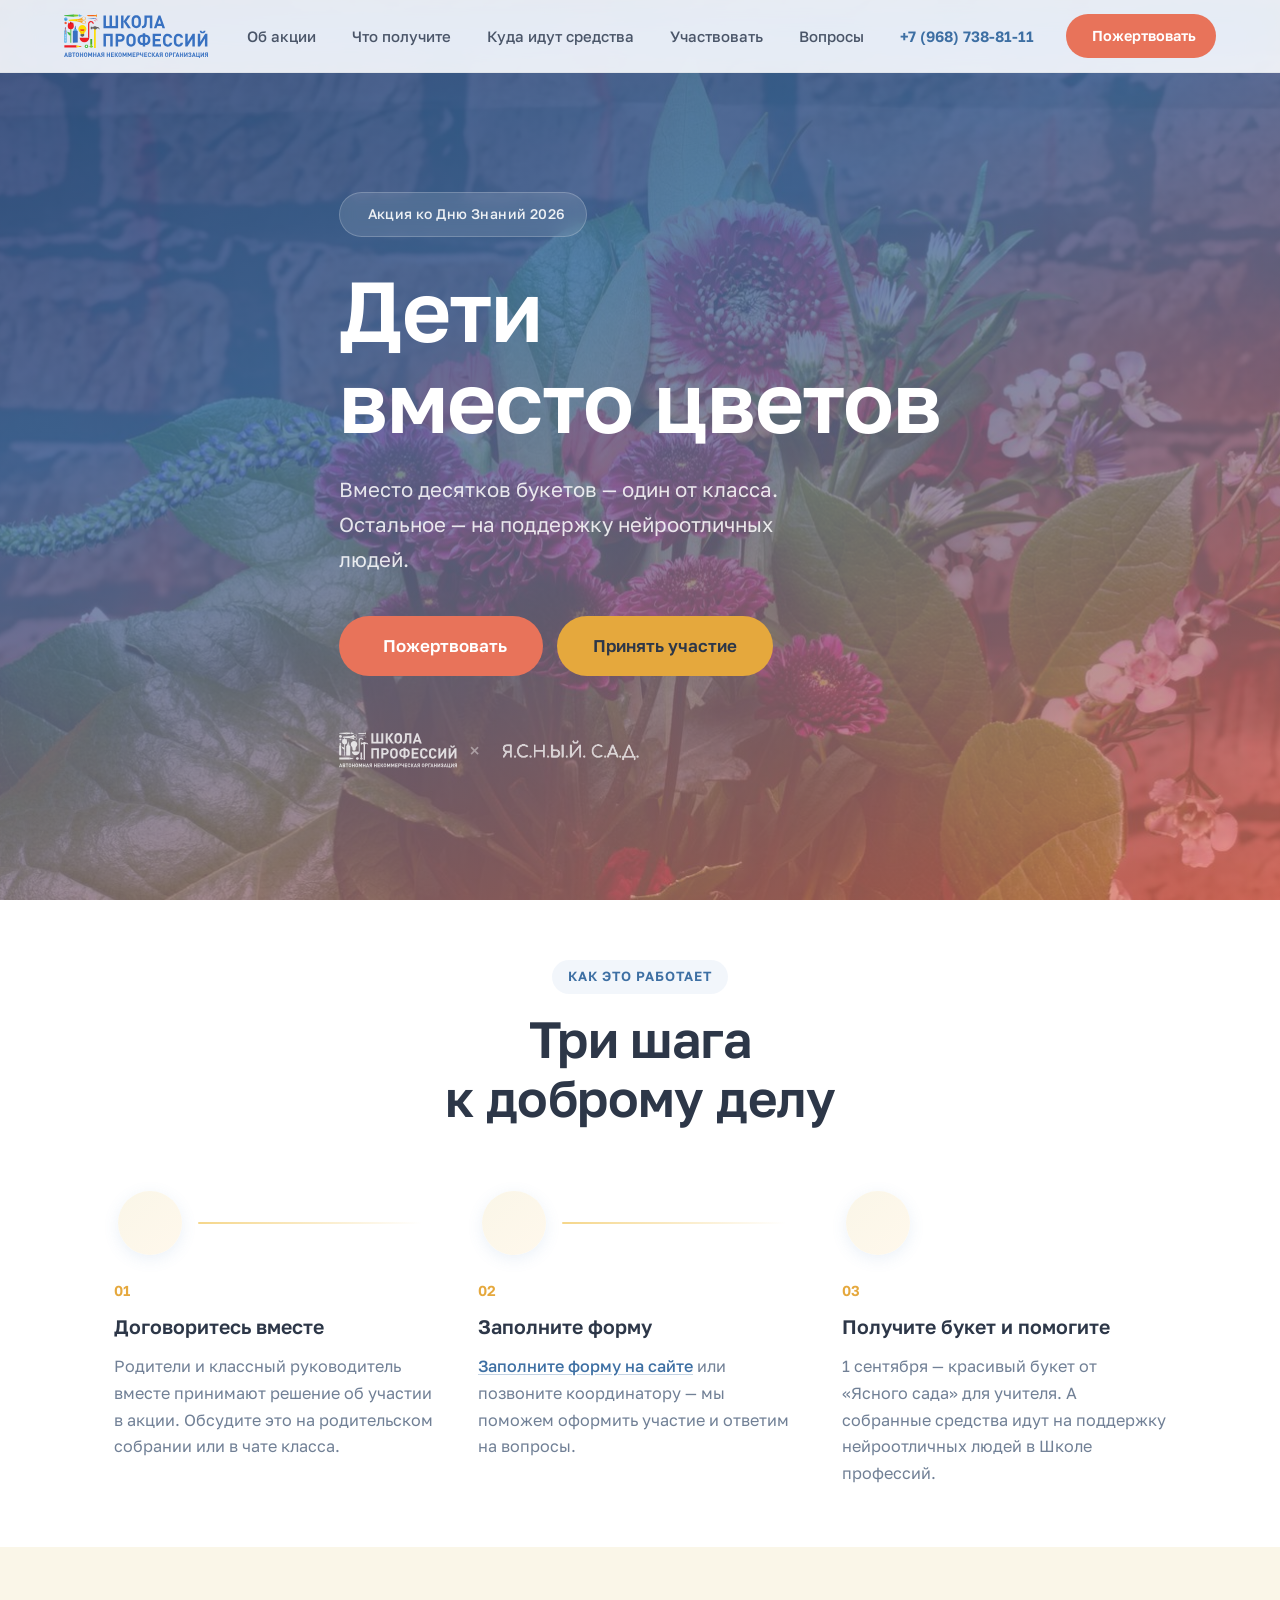
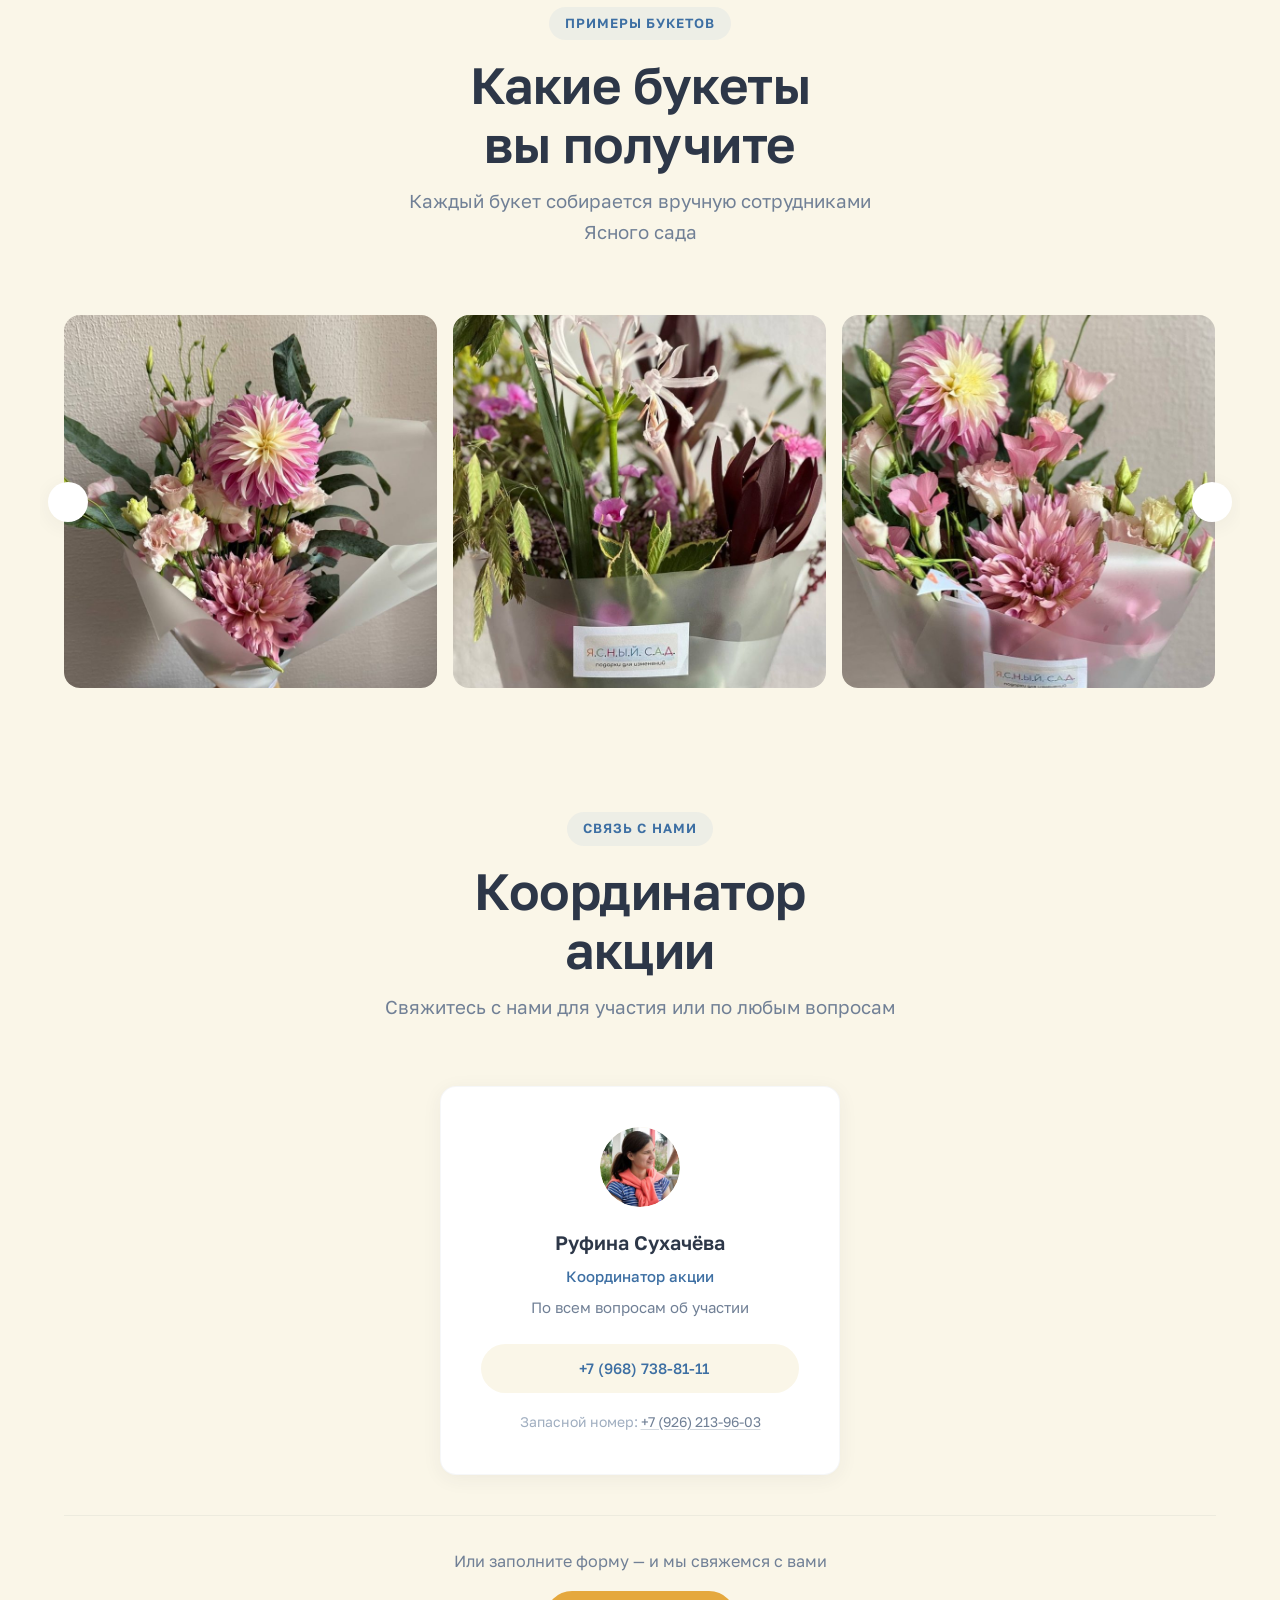
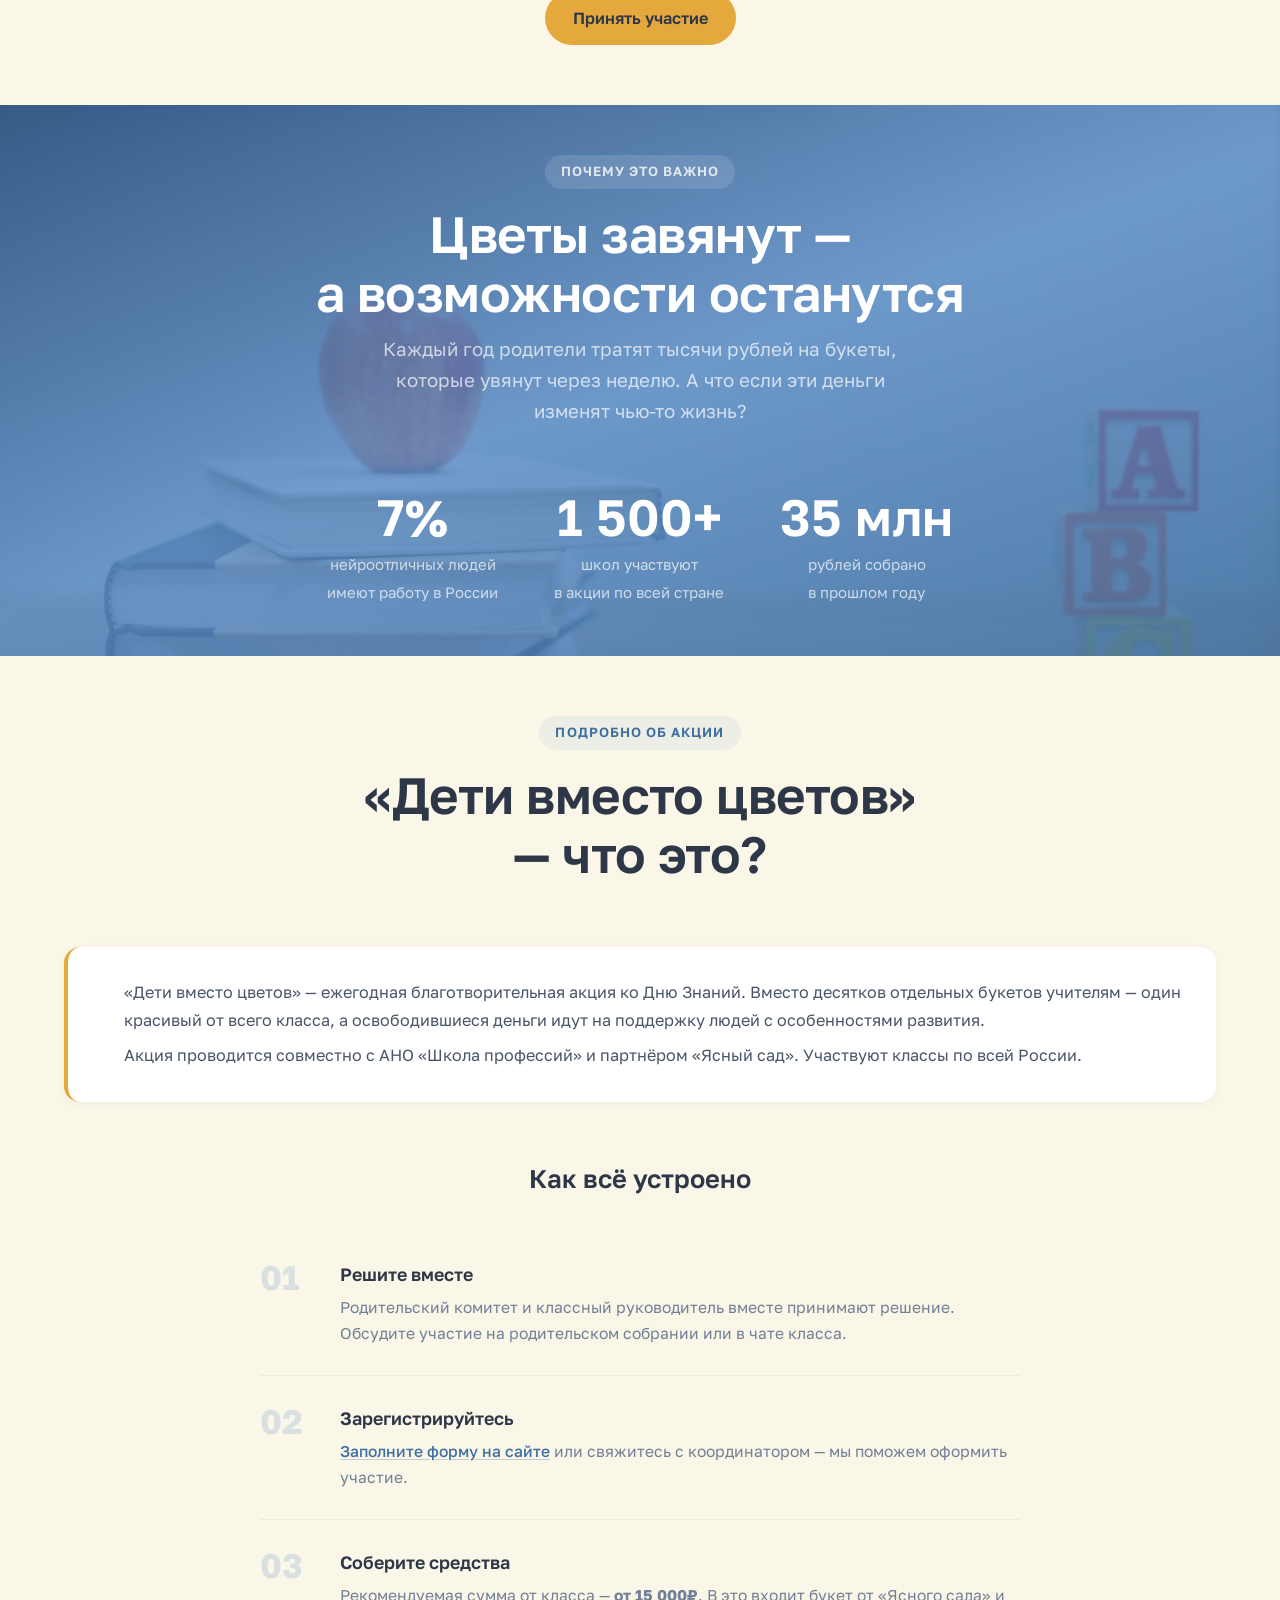
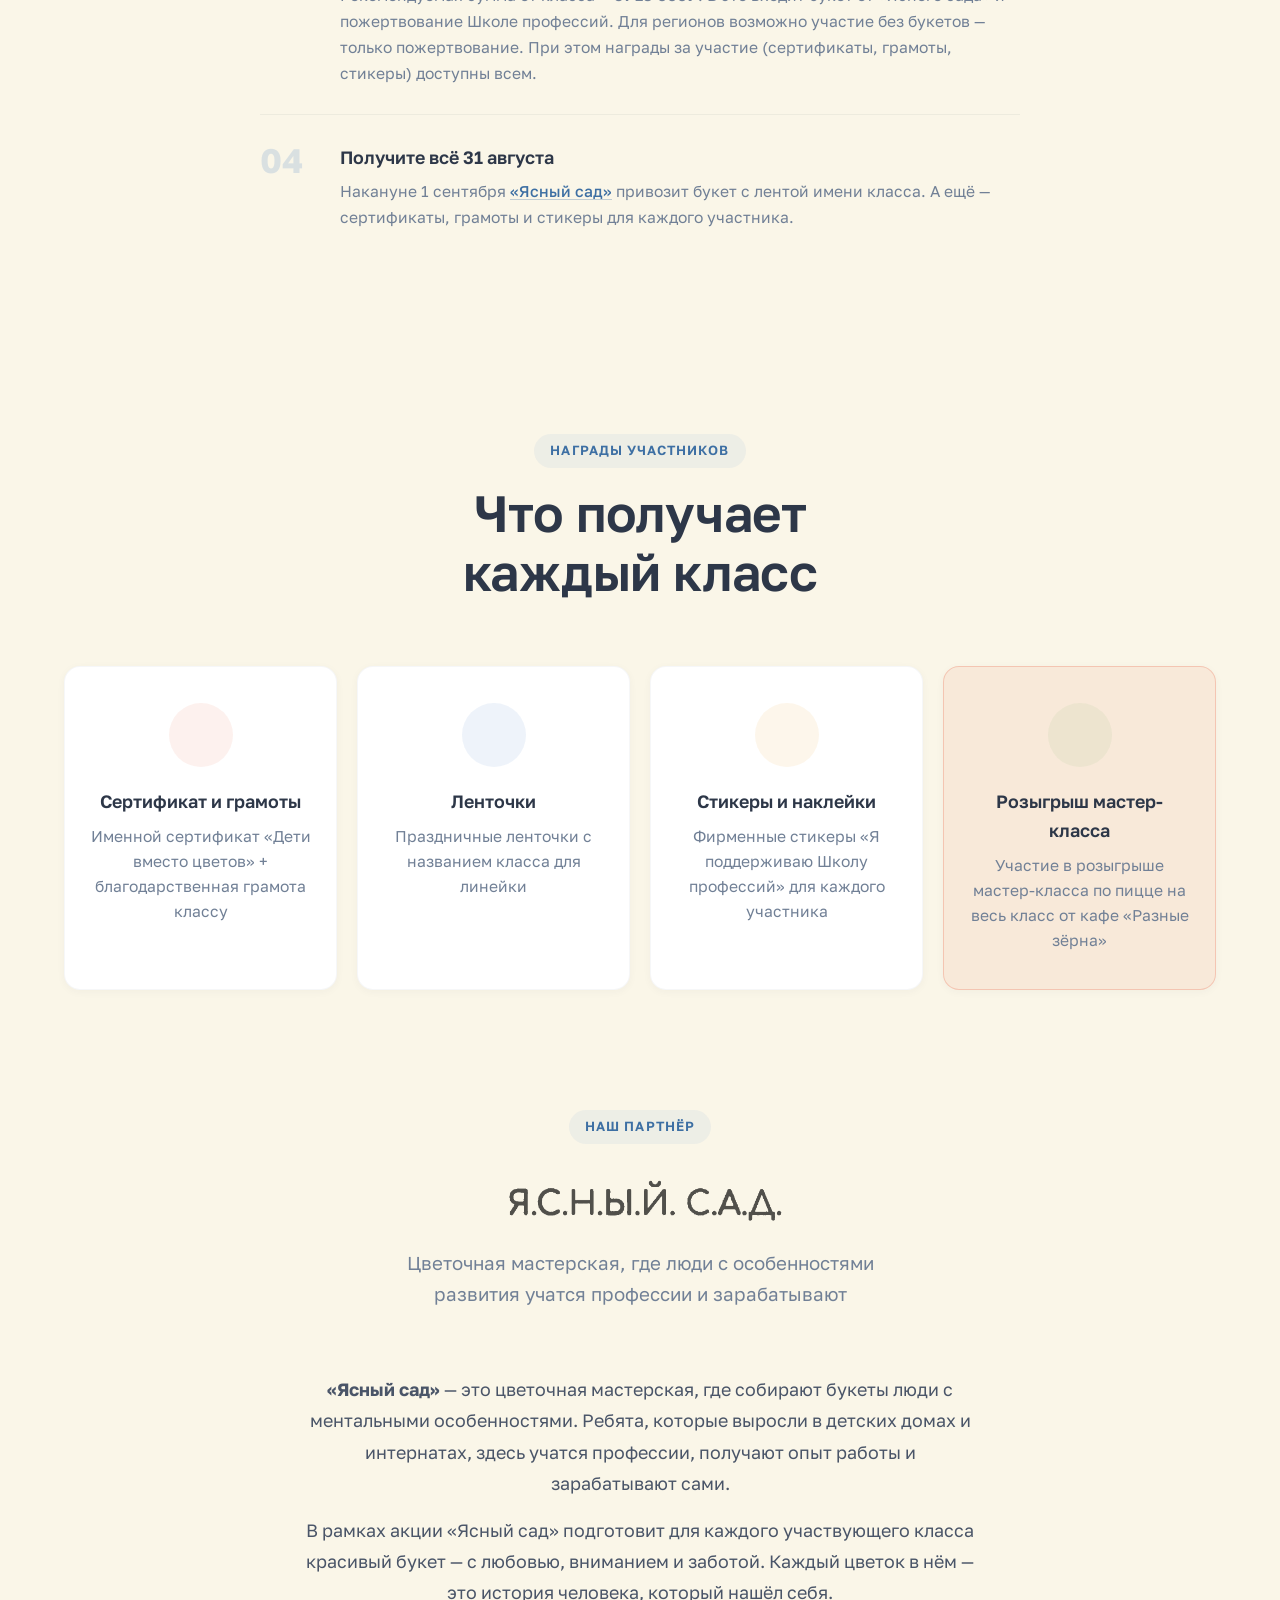
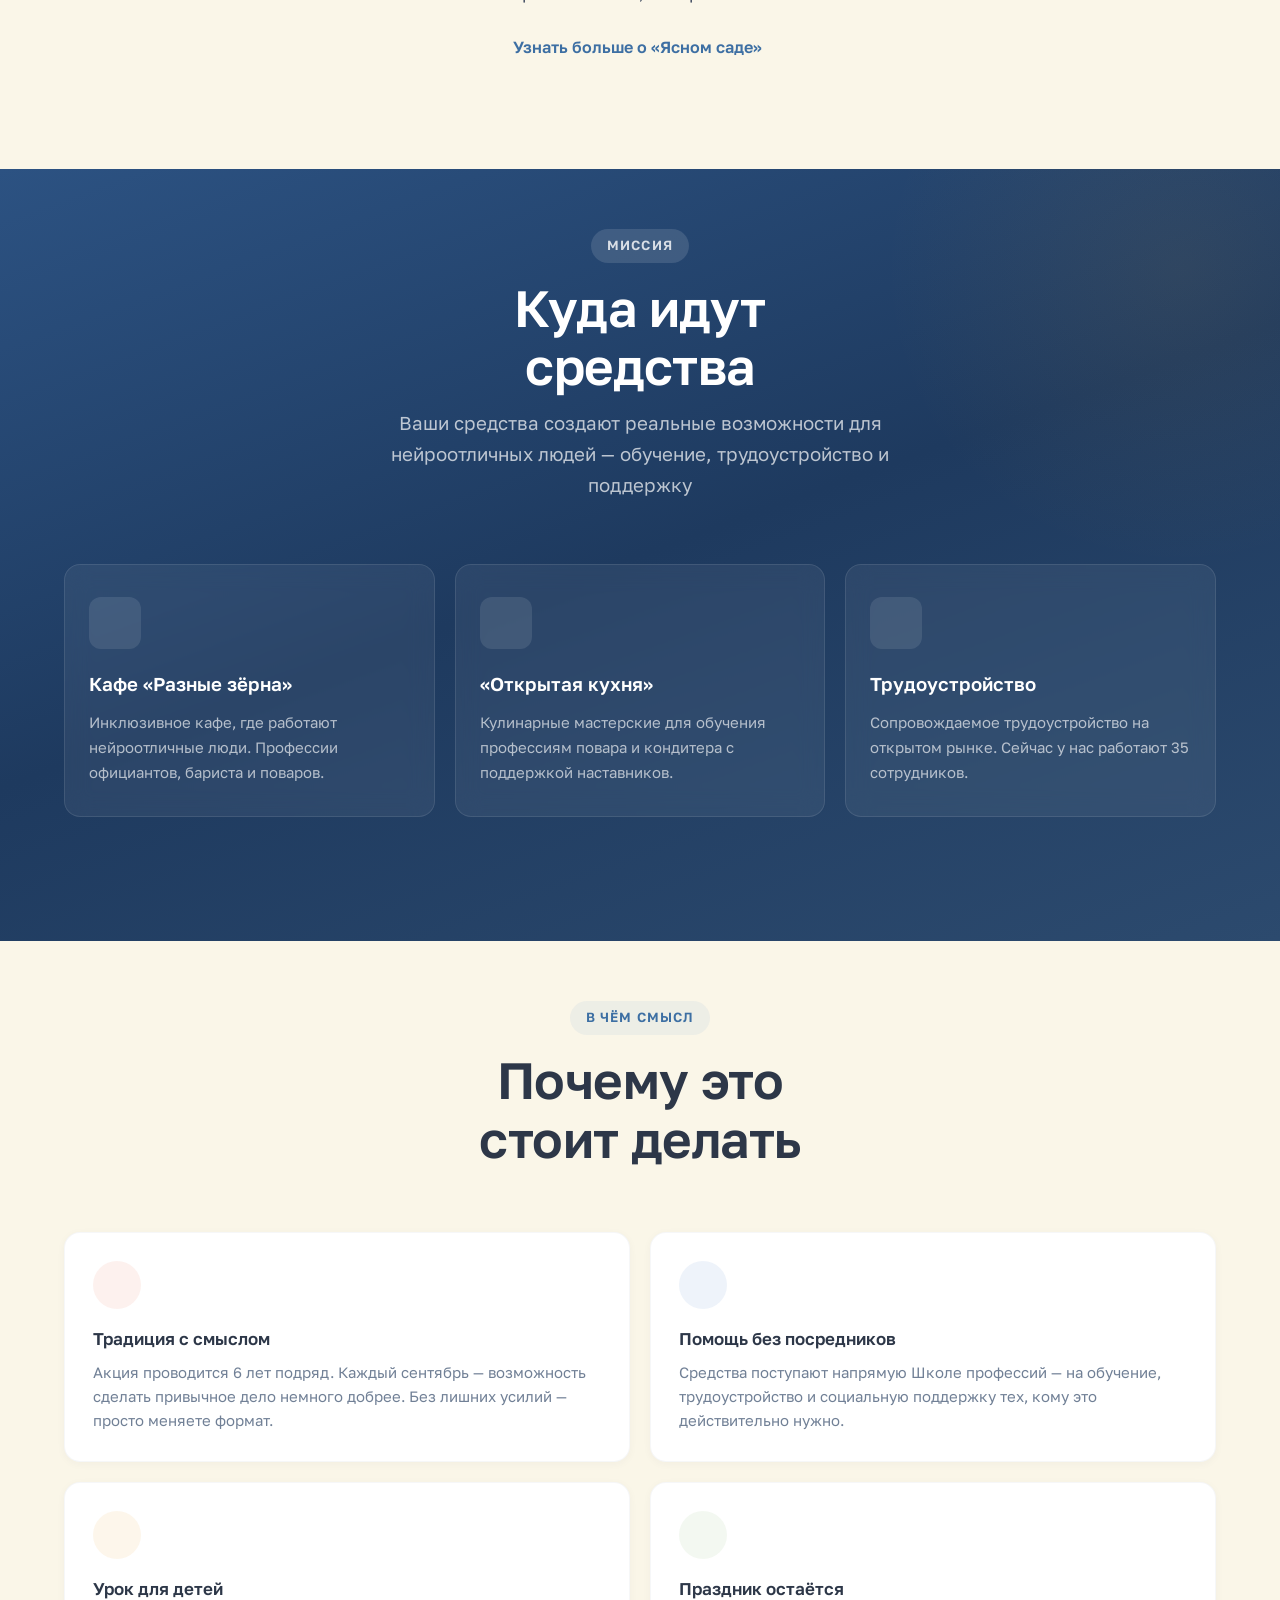
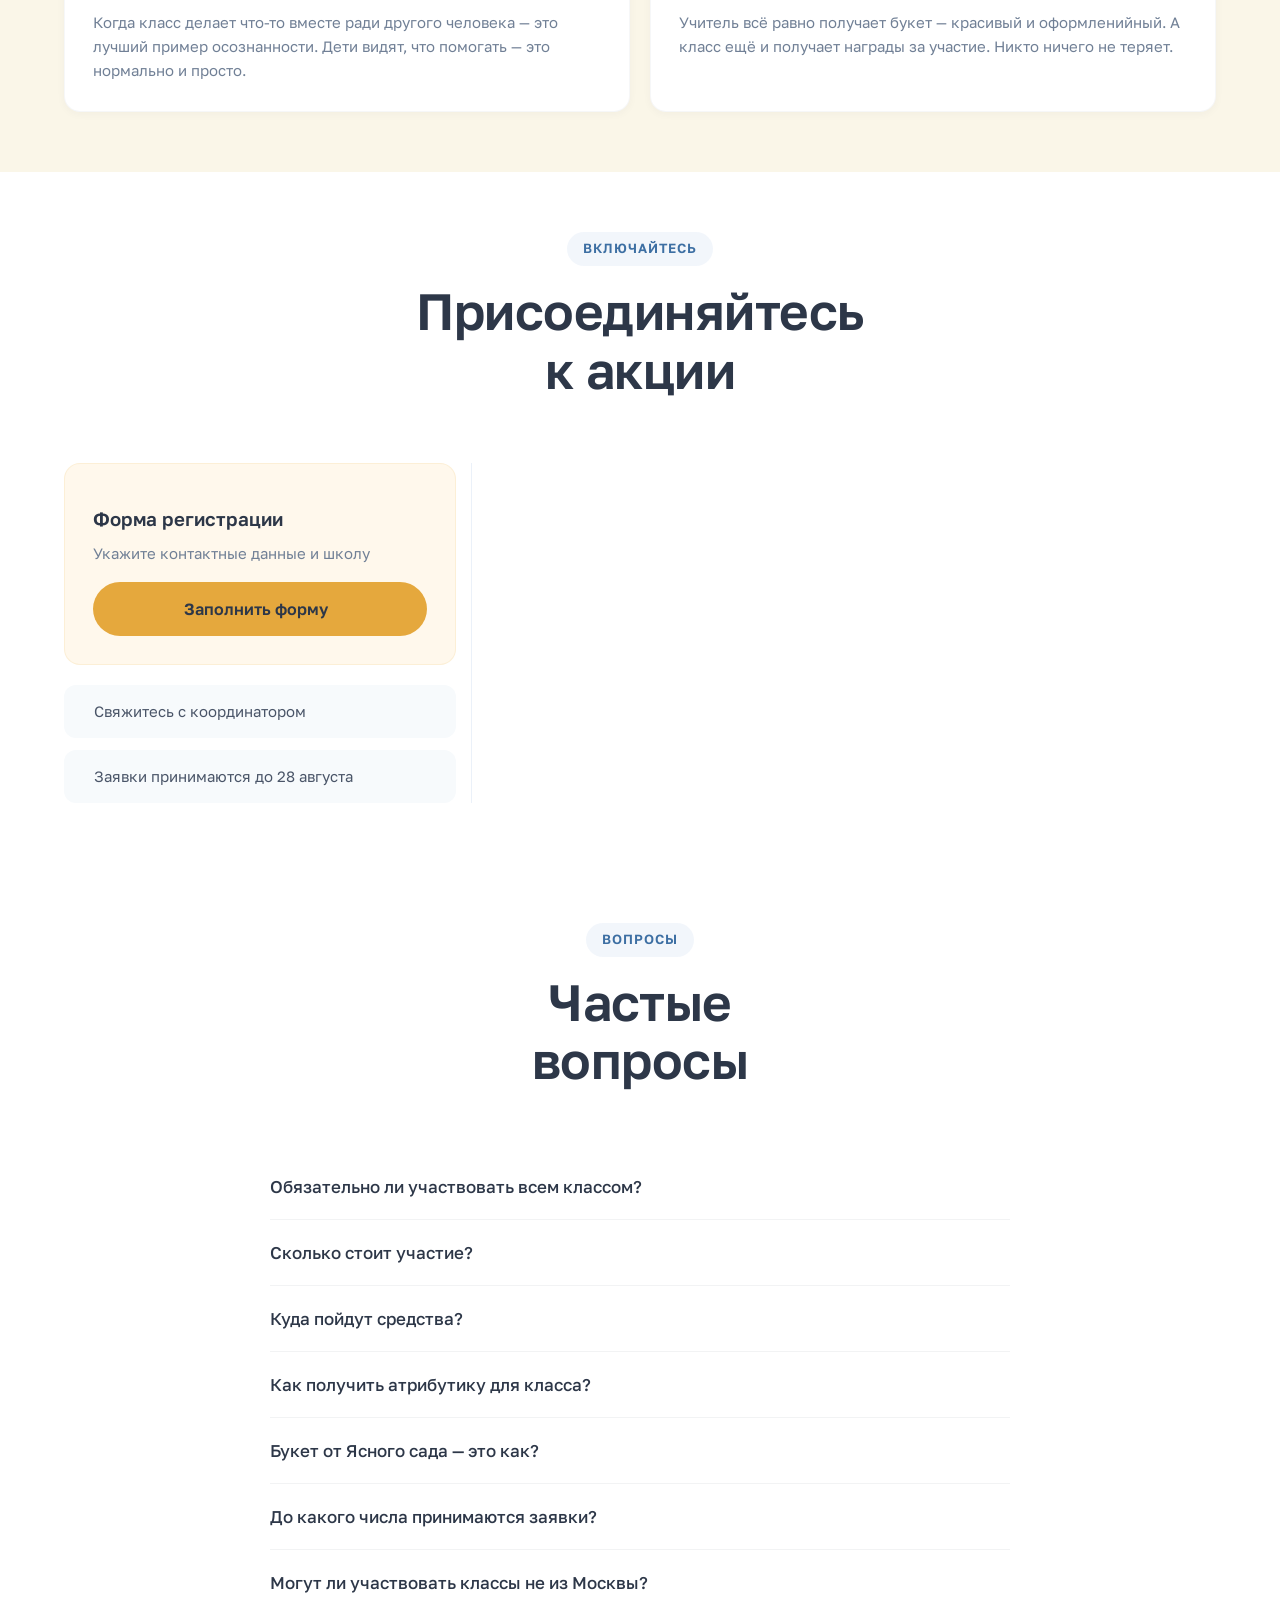
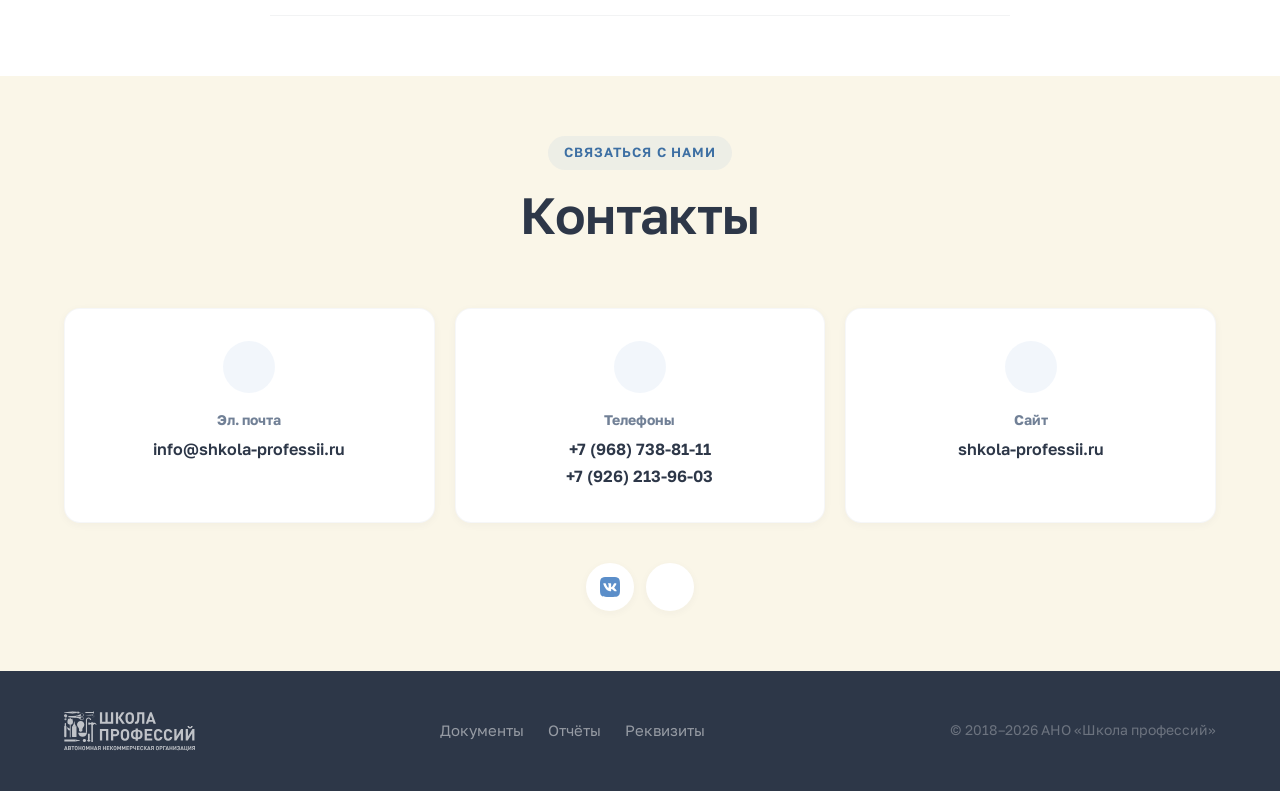
==== commit 7eec54ef: "Nav вынесен из header: desktop overlay, mobile fullscreen" ====
--- a/index.html
+++ b/index.html
@@ -107,17 +107,6 @@
             <a href="#hero" class="header__logo">
                 <img src="img/logo-shkola-professii.svg" alt="Школа профессий" class="header__logo-img">
             </a>
-            <nav class="header__nav" id="nav">
-                <a href="#campaign" class="header__nav-link">Об акции</a>
-                <a href="#benefits" class="header__nav-link">Что получите</a>
-                <a href="#where" class="header__nav-link">Куда идут средства</a>
-                <a href="#join" class="header__nav-link">Участвовать</a>
-                <a href="#faq" class="header__nav-link">Вопросы</a>
-                <a href="tel:+79687388111" class="header__nav-link header__phone">
-                    <i class="ph ph-phone"></i>
-                    +7 (968) 738-81-11
-                </a>
-            </nav>
             <a href="#join" class="header__donate-btn">
                 <i class="ph ph-heart"></i>
                 Пожертвовать
@@ -127,6 +116,19 @@
             </button>
         </div>
     </header>
+    <nav class="header__nav" id="nav">
+        <div class="container header__nav-inner">
+            <a href="#campaign" class="header__nav-link">Об акции</a>
+            <a href="#benefits" class="header__nav-link">Что получите</a>
+            <a href="#where" class="header__nav-link">Куда идут средства</a>
+            <a href="#join" class="header__nav-link">Участвовать</a>
+            <a href="#faq" class="header__nav-link">Вопросы</a>
+            <a href="tel:+79687388111" class="header__nav-link header__phone">
+                <i class="ph ph-phone"></i>
+                +7 (968) 738-81-11
+            </a>
+        </div>
+    </nav>
 
     <!-- HERO -->
     <section class="hero" id="hero">
--- a/css/styles.css
+++ b/css/styles.css
@@ -57,7 +57,15 @@
 .header__inner { display: flex; align-items: center; justify-content: space-between; height: 72px; }
 .header__logo { display: flex; align-items: center; }
 .header__logo-img { height: 44px; width: auto; }
-.header__nav { display: flex; gap: 4px; }
+/* Desktop: nav overlays header */
+.header__nav {
+    position: fixed; top: 0; left: 0; right: 0;
+    display: flex; justify-content: center; align-items: center;
+    height: 72px; z-index: 1001; pointer-events: none;
+}
+.header__nav-inner {
+    display: flex; gap: 4px; justify-content: center; pointer-events: auto;
+}
 .header__nav-link {
     padding: 8px 16px; font-size: 0.88rem; font-weight: 500;
     color: var(--dark-soft); border-radius: 100px;
@@ -543,10 +551,14 @@
 
 /* --- MOBILE MENU --- */
 .header__nav.active {
-    display: flex; position: fixed; top: 60px; left: 0; right: 0; bottom: 0;
-    background: rgba(255,255,255,0.98); backdrop-filter: blur(20px);
-    flex-direction: column; padding: 24px; gap: 4px; z-index: 1001;
-    border-top: 1px solid rgba(45,55,72,0.05);
+    display: flex; position: fixed; top: 0; left: 0; right: 0; bottom: 0;
+    height: auto; pointer-events: auto;
+    background: #fff; z-index: 1002;
+    flex-direction: column; padding: 76px 24px 24px; gap: 4px;
+    overflow-y: auto;
+}
+.header__nav.active .header__nav-inner {
+    flex-direction: column; gap: 4px; pointer-events: auto;
 }
 .header__nav.active .header__nav-link { padding: 14px 16px; font-size: 1.05rem; border-radius: var(--radius-sm); }
 .header__burger.active span:nth-child(1) { transform: rotate(45deg) translate(5px, 5px); }
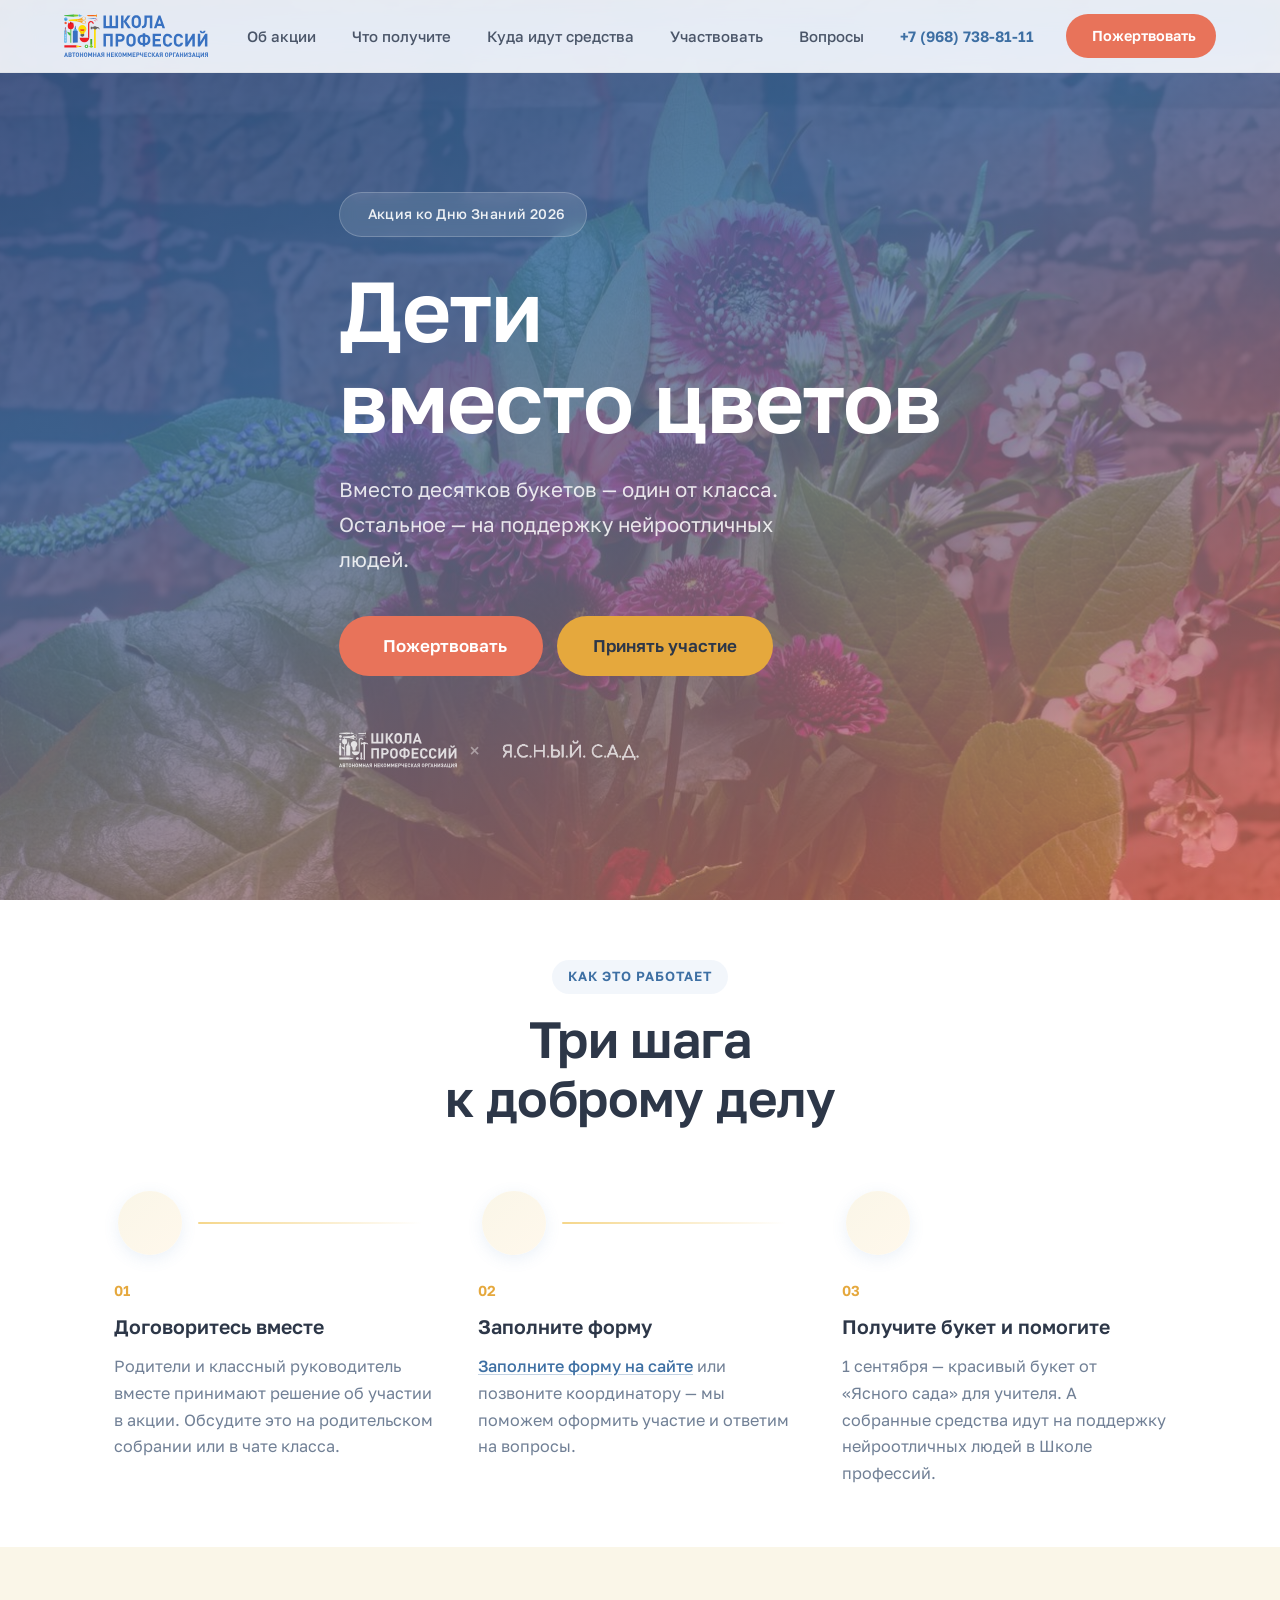
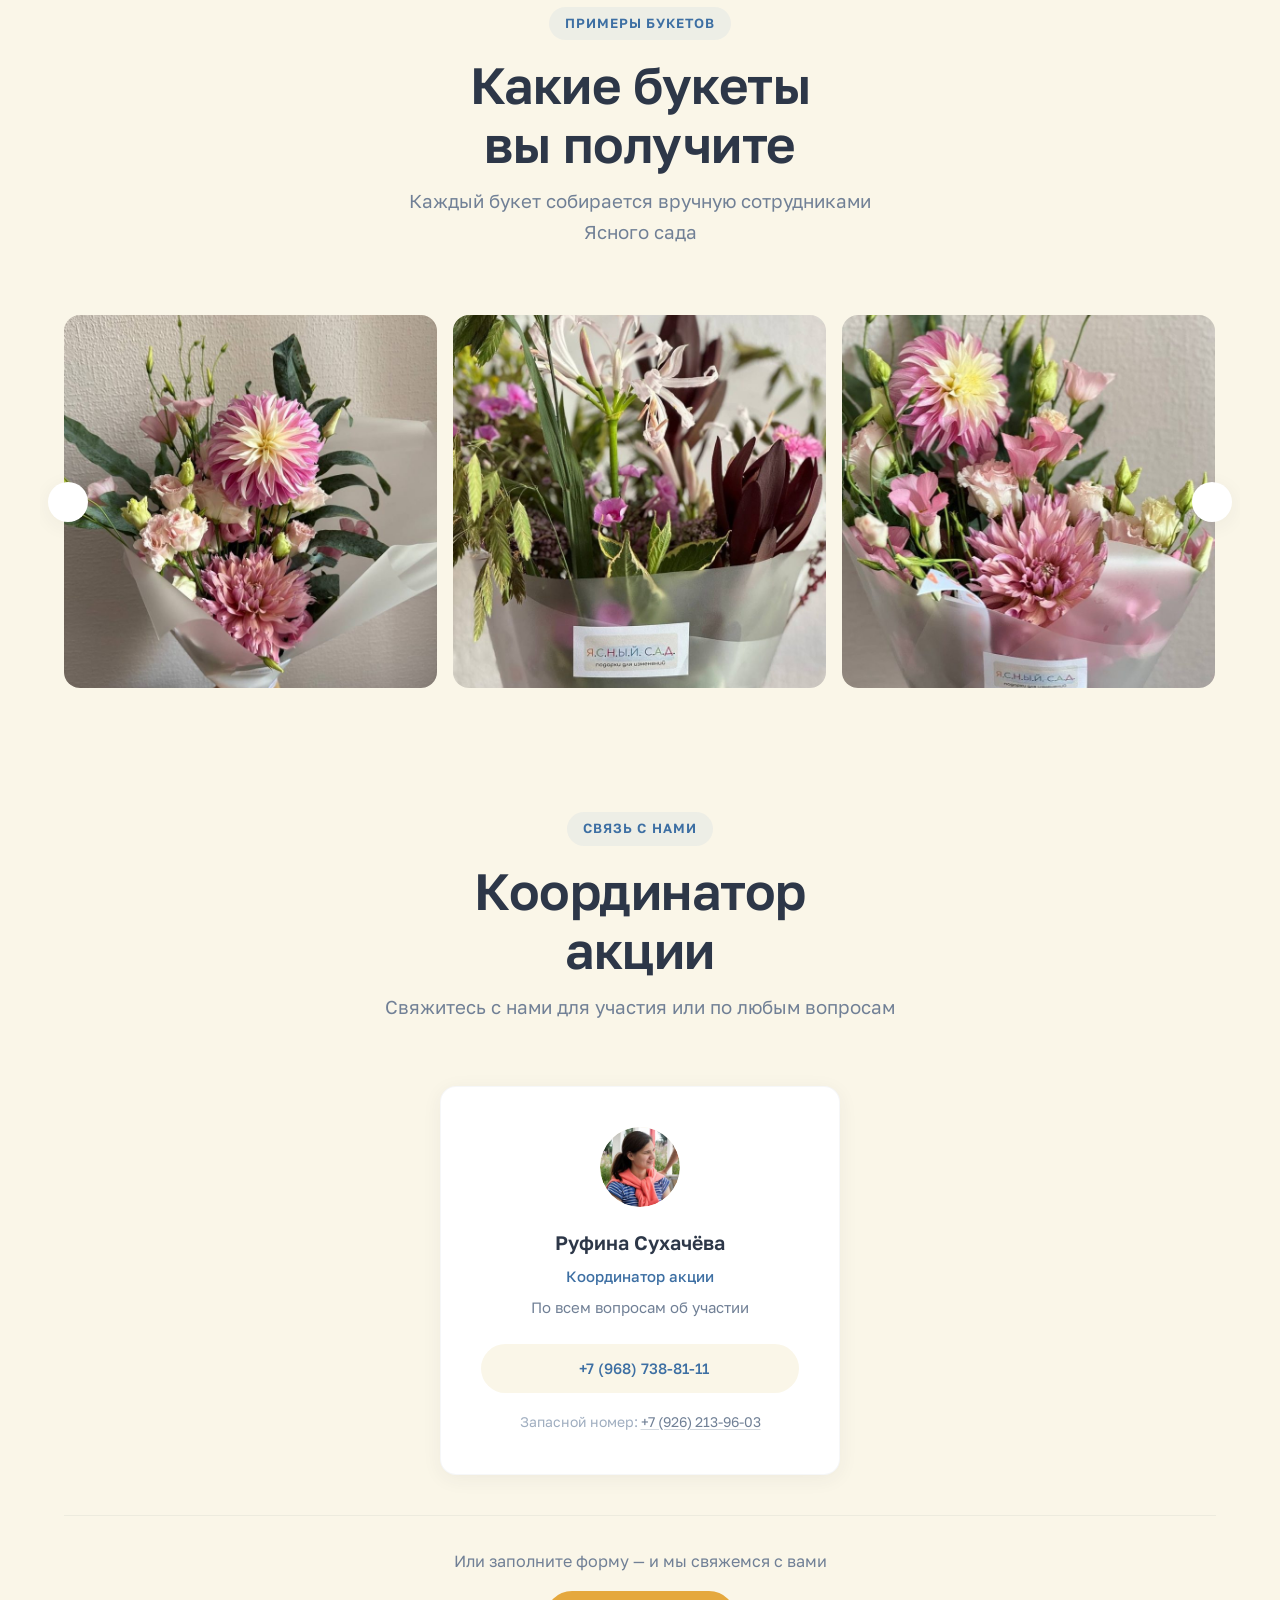
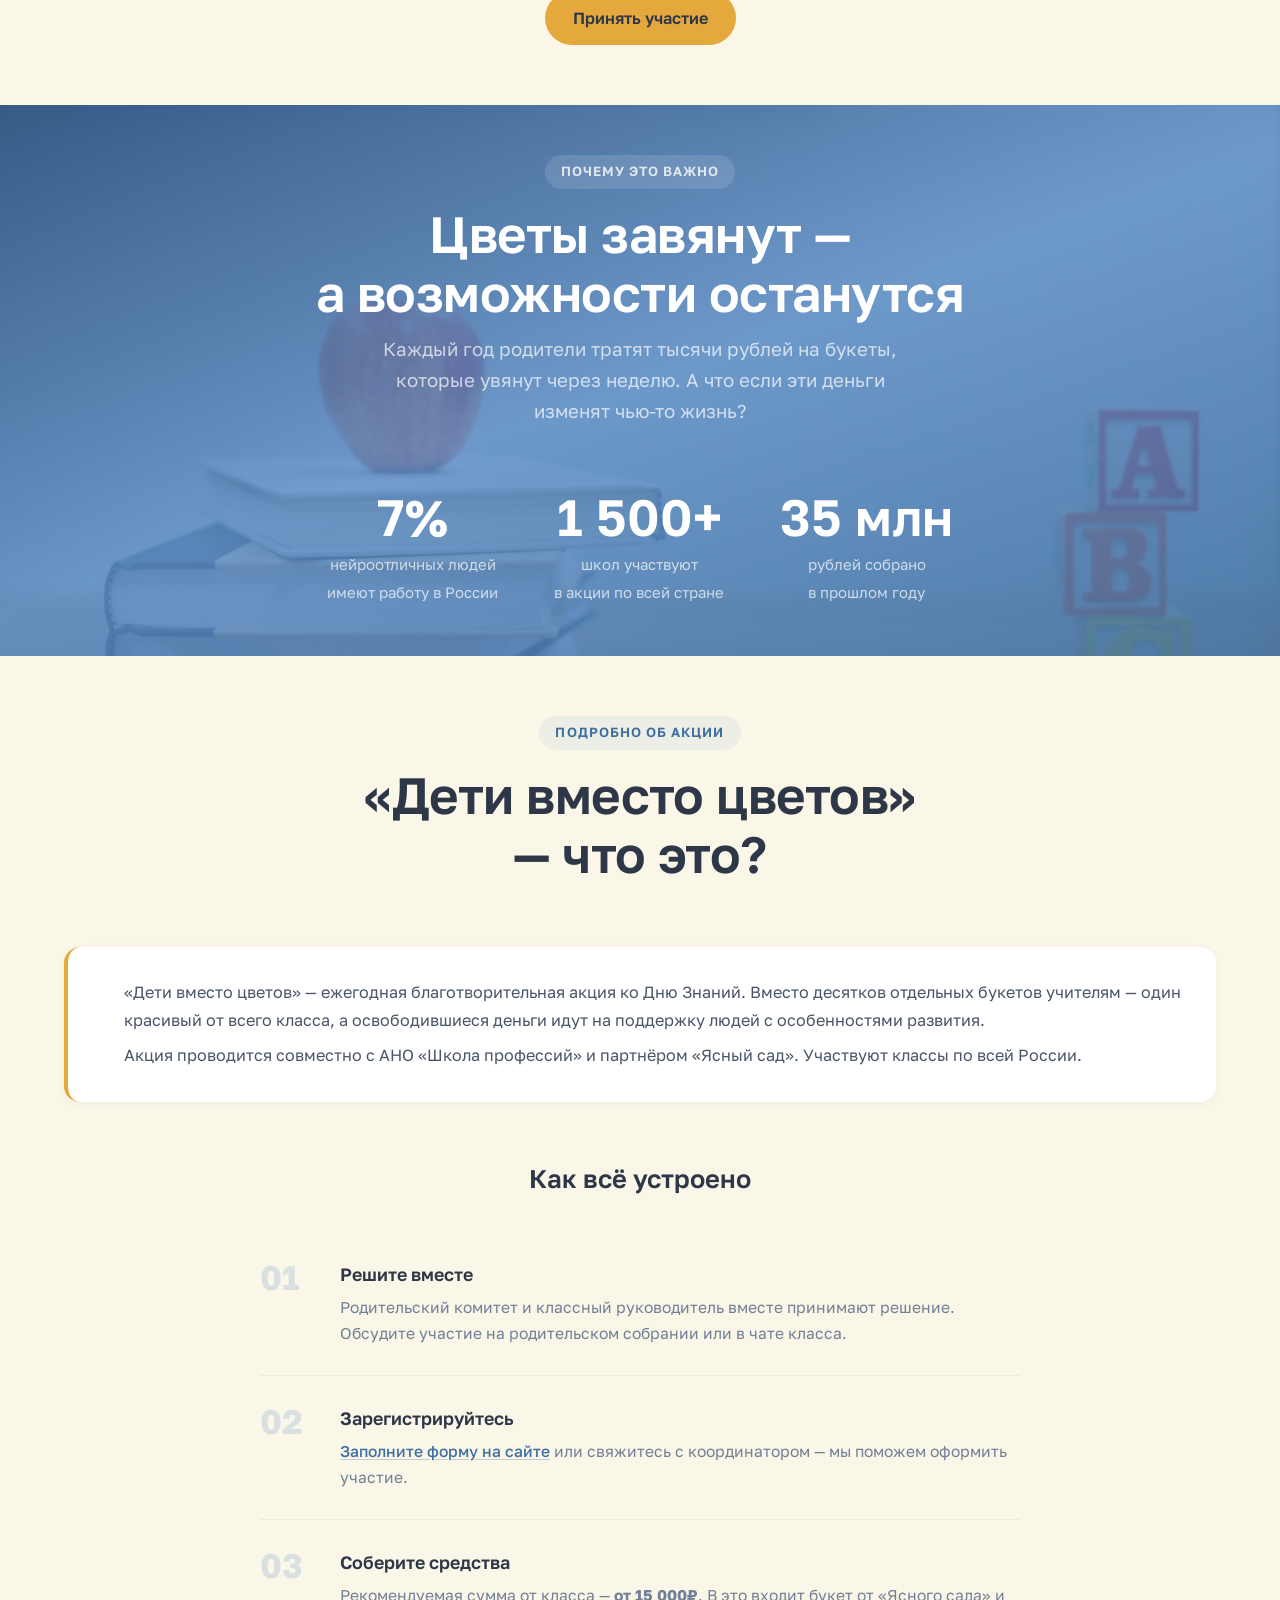
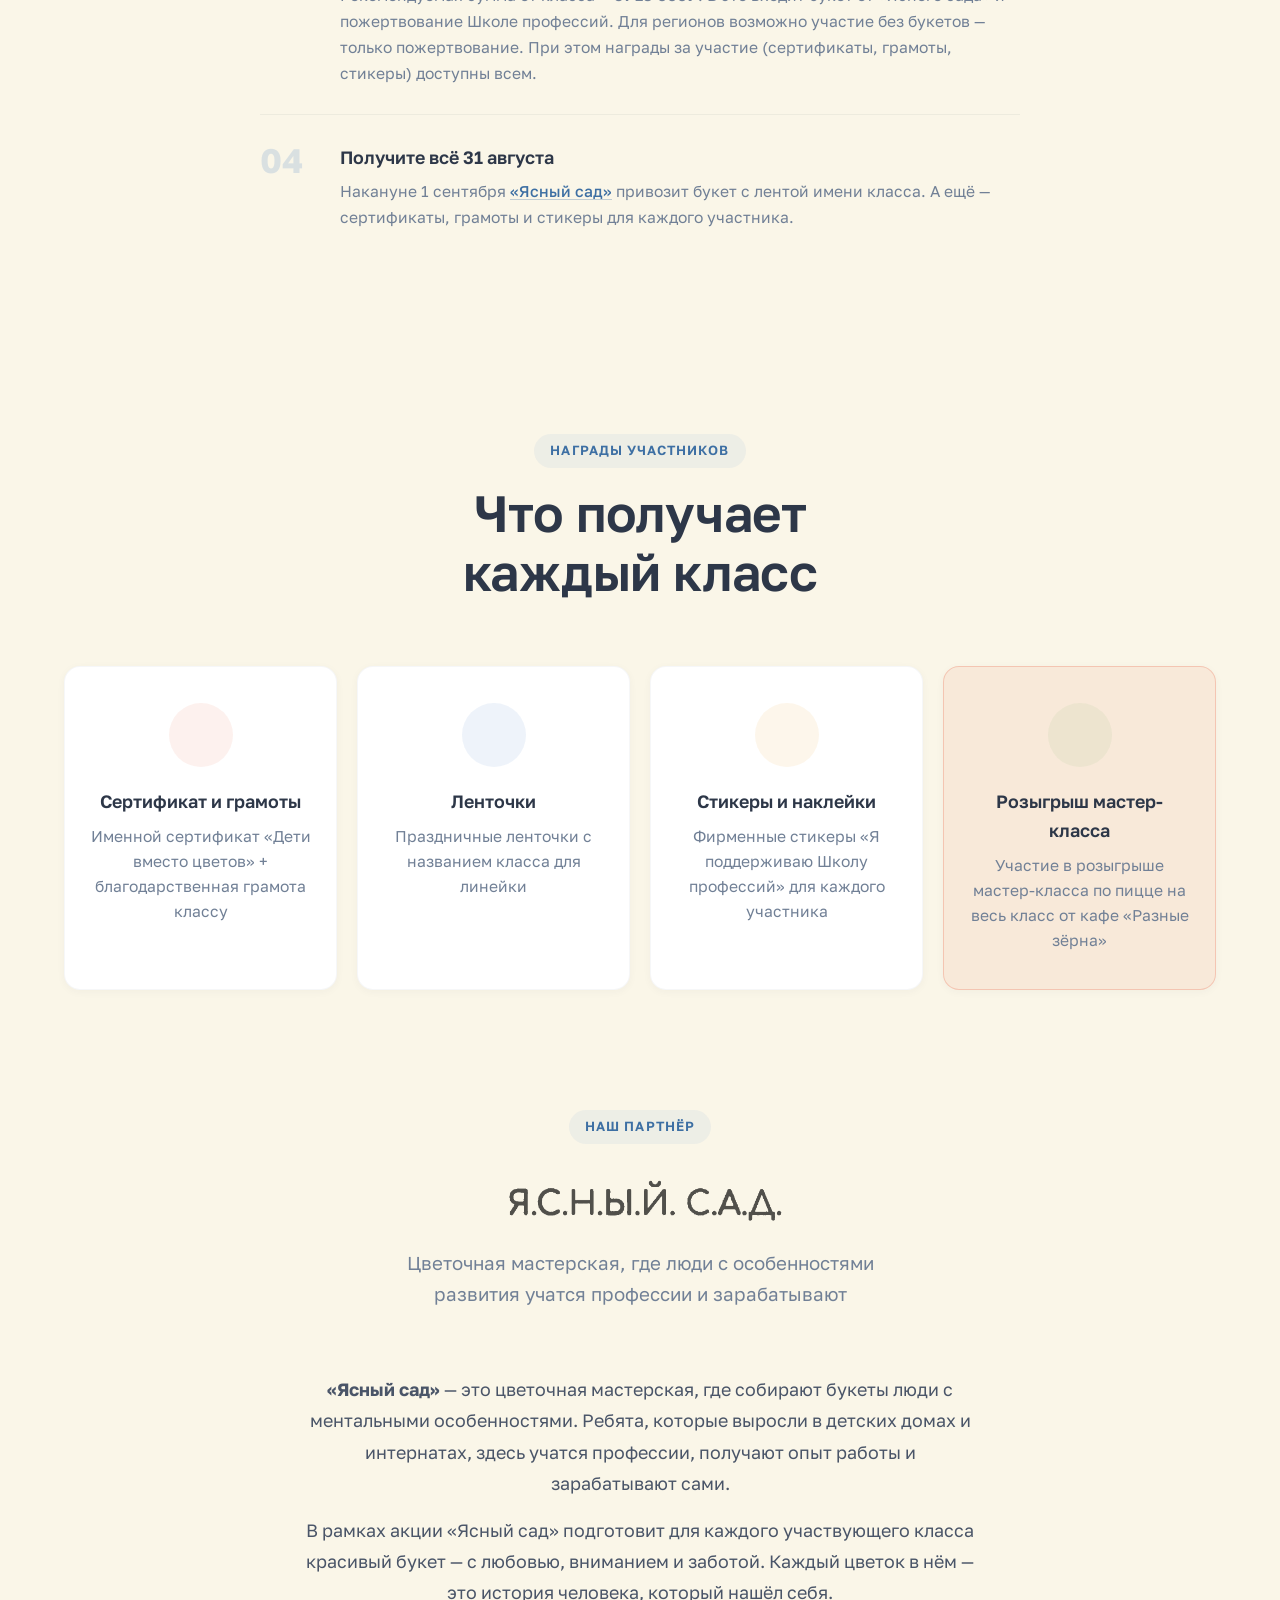
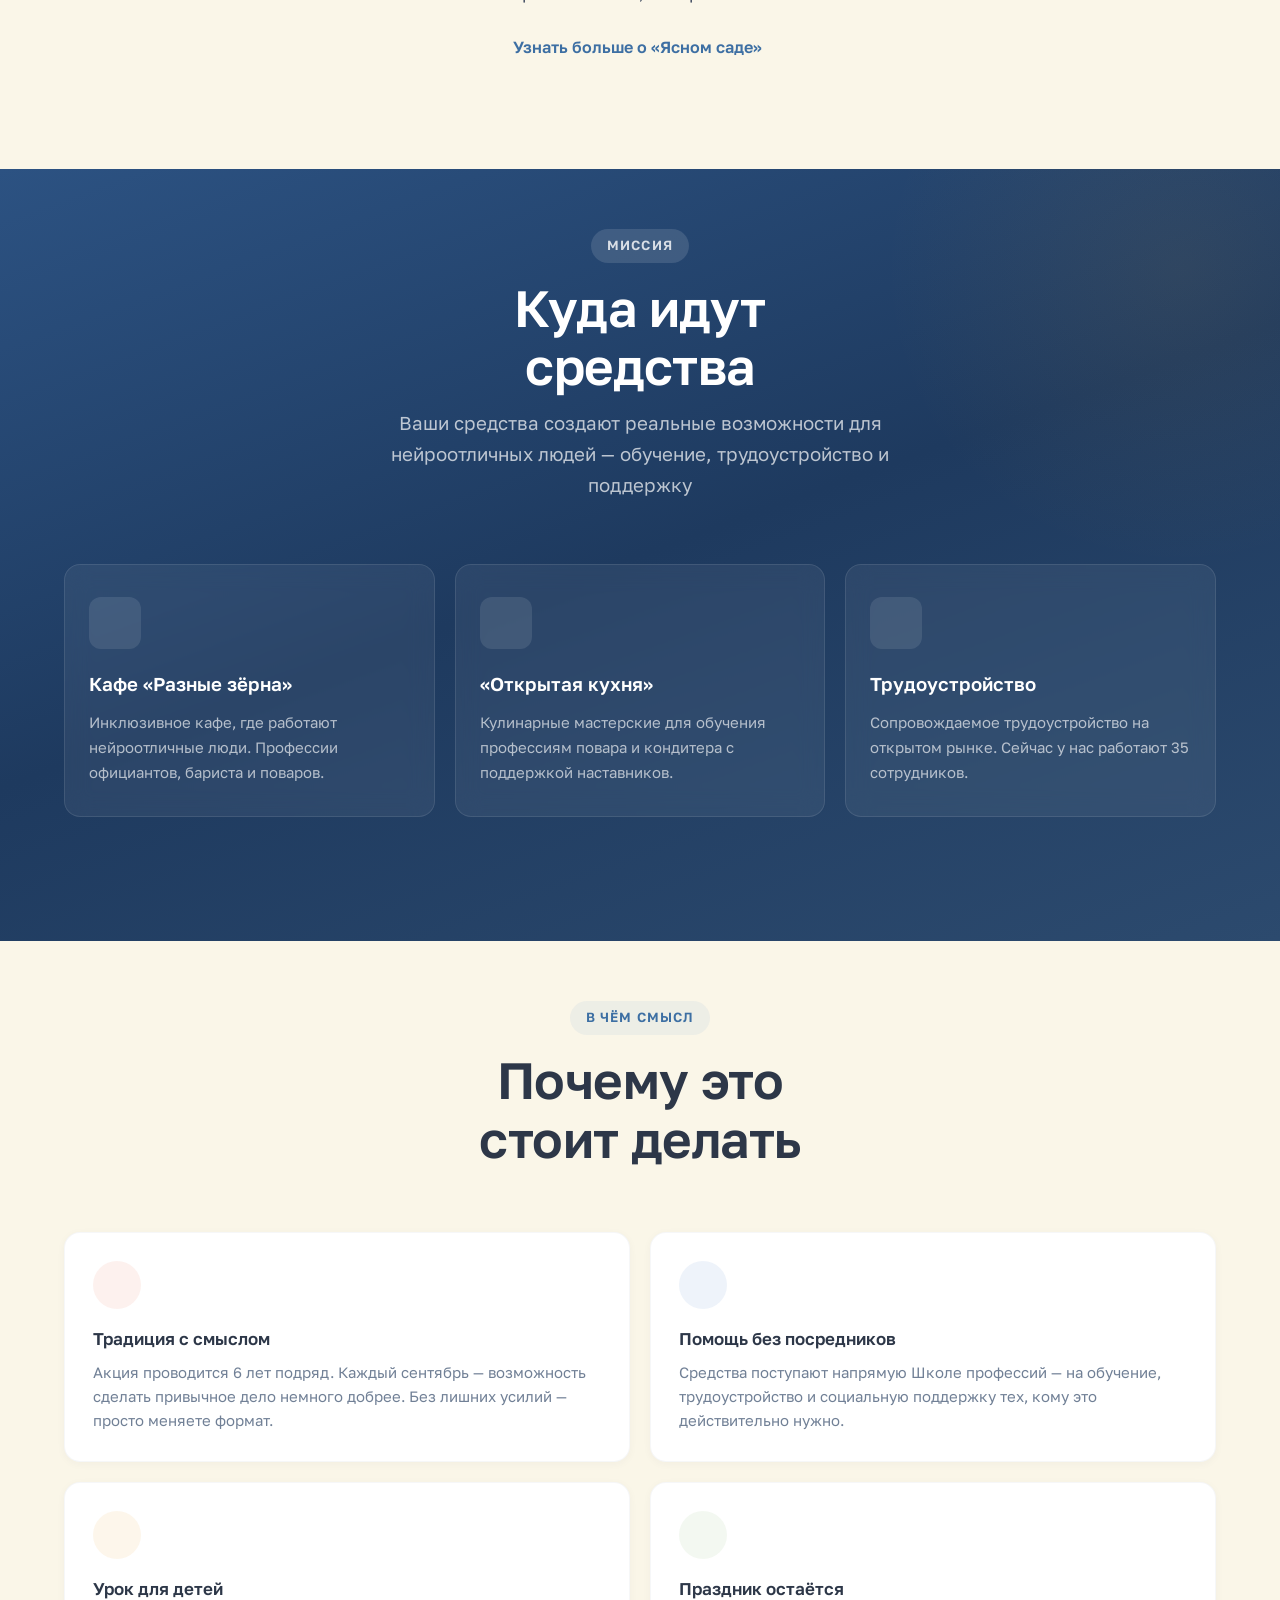
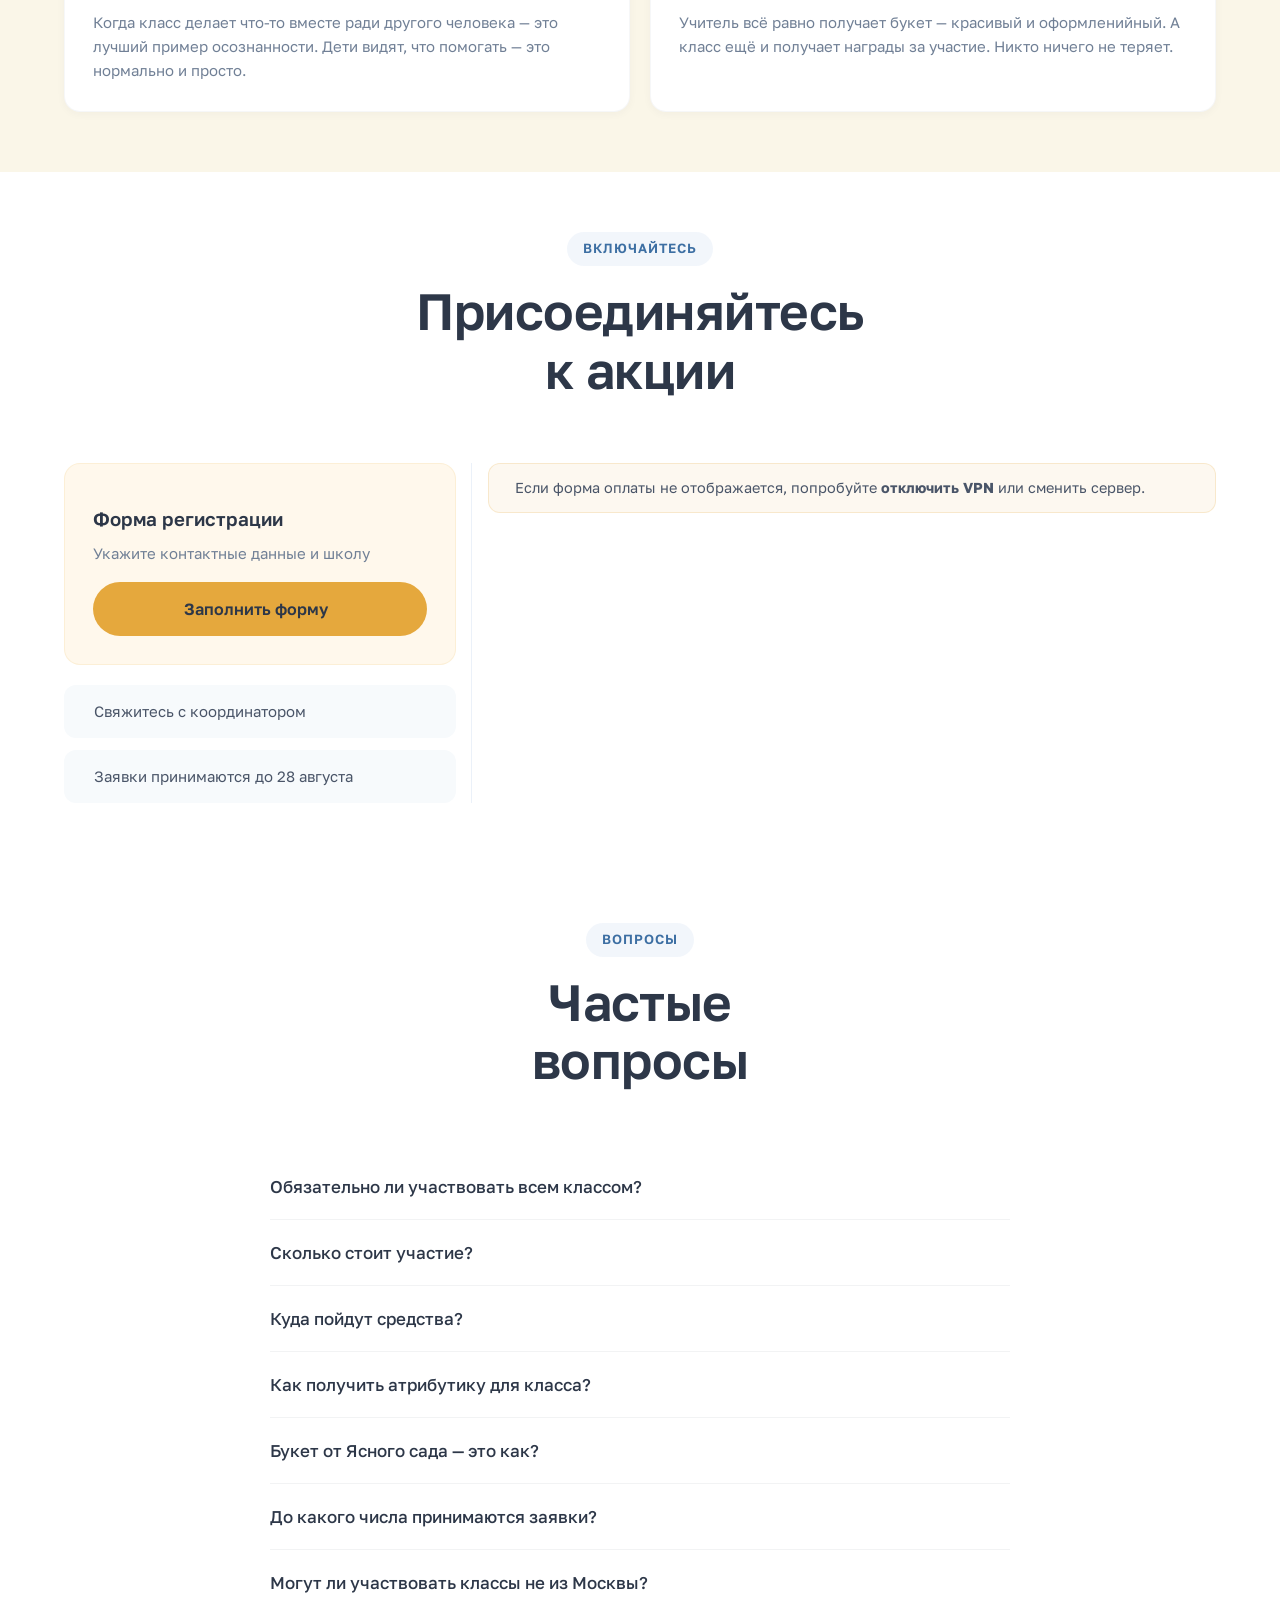
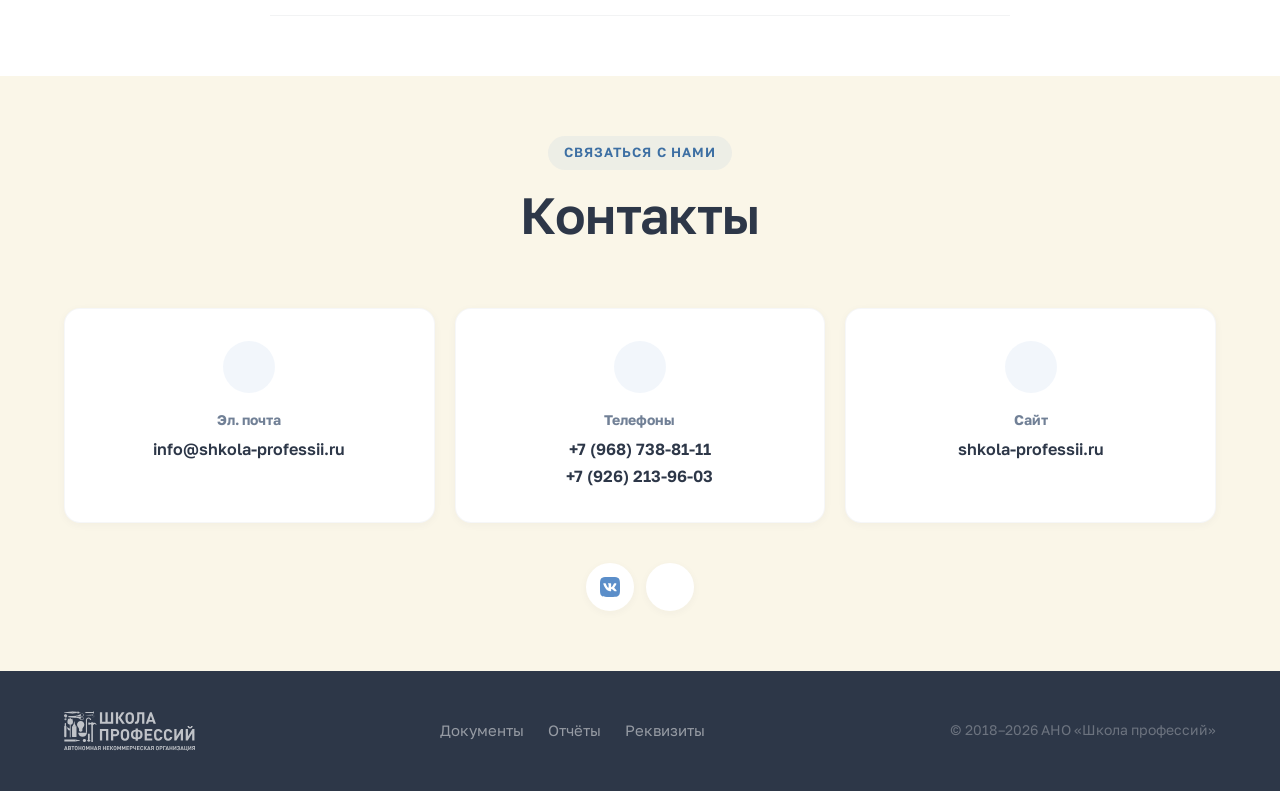
==== commit 5d571961: "VPN-дисклеймер перед формой MixPlat" ====
--- a/index.html
+++ b/index.html
@@ -558,6 +558,10 @@
                     </div>
                 </div>
                 <div class="join__form-block">
+                    <div class="join__vpn-notice">
+                        <i class="ph ph-shield-warning"></i>
+                        <p>Если форма оплаты не отображается, попробуйте <strong>отключить VPN</strong> или сменить сервер.</p>
+                    </div>
                     <mixplat-form id='828b5e17-5e71-46e9-a002-8e3b7165322a' data-type='mixplat-form' data-tid='18021'></mixplat-form>
                 </div>
             </div>
--- a/css/styles.css
+++ b/css/styles.css
@@ -420,6 +420,13 @@
     width: 1px; background: rgba(91,142,201,0.12);
 }
 .join__form-block { position: relative; }
+.join__vpn-notice {
+    display: flex; align-items: center; gap: 10px; padding: 12px 16px;
+    background: rgba(229,168,61,0.08); border: 1px solid rgba(229,168,61,0.2);
+    border-radius: var(--radius-sm); margin-bottom: 16px;
+    font-size: 0.85rem; color: var(--dark-soft);
+}
+.join__vpn-notice i { font-size: 1.2rem; color: var(--amber); flex-shrink: 0; }
 .join__yandex {
     background: var(--cream-warm); border-radius: var(--radius-md);
     padding: 28px; border: 1px solid rgba(229,168,61,0.12);
@@ -551,16 +558,26 @@
 
 /* --- MOBILE MENU --- */
 .header__nav.active {
-    display: flex; position: fixed; top: 0; left: 0; right: 0; bottom: 0;
-    height: auto; pointer-events: auto;
-    background: #fff; z-index: 1002;
-    flex-direction: column; padding: 76px 24px 24px; gap: 4px;
+    display: flex; position: fixed; top: 60px; left: 0; right: 0; bottom: 0;
+    height: auto;
+    pointer-events: auto;
+    background: #fff; z-index: 1001;
+    flex-direction: column; padding: 16px 0; gap: 0;
     overflow-y: auto;
 }
 .header__nav.active .header__nav-inner {
-    flex-direction: column; gap: 4px; pointer-events: auto;
-}
-.header__nav.active .header__nav-link { padding: 14px 16px; font-size: 1.05rem; border-radius: var(--radius-sm); }
+    flex-direction: column; gap: 0; pointer-events: auto;
+    padding: 0 20px;
+}
+.header__nav.active .header__nav-link {
+    display: flex; align-items: center; padding: 16px 20px; font-size: 1.05rem;
+    border-radius: 0; border-bottom: 1px solid rgba(45,55,72,0.06);
+    color: var(--dark);
+}
+.header__nav.active .header__nav-link:last-child { border-bottom: none; }
+.header__nav.active .header__nav-link:active { background: rgba(91,142,201,0.08); }
+.header__nav.active .header__phone { color: var(--blue-deep); }
+.header__nav.active .header__phone i { margin-right: 8px; }
 .header__burger.active span:nth-child(1) { transform: rotate(45deg) translate(5px, 5px); }
 .header__burger.active span:nth-child(2) { opacity: 0; }
 .header__burger.active span:nth-child(3) { transform: rotate(-45deg) translate(5px, -5px); }
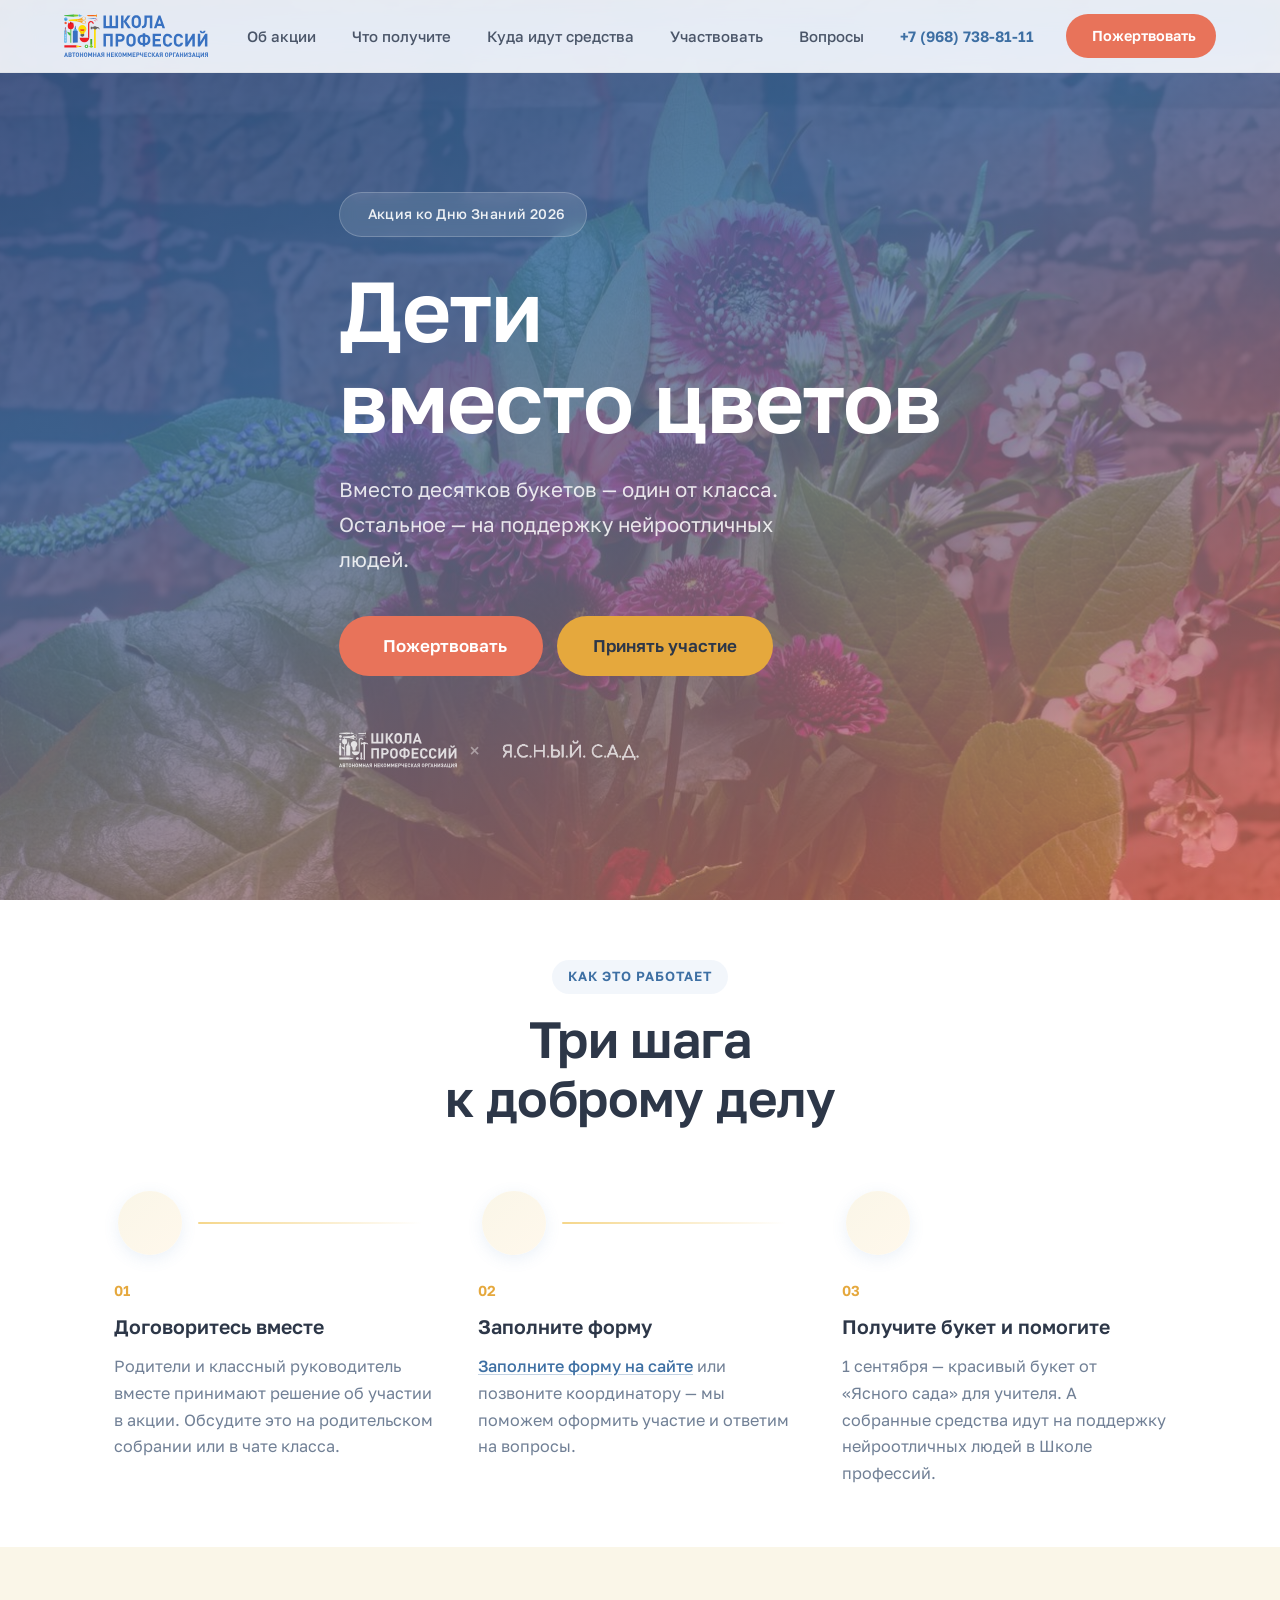
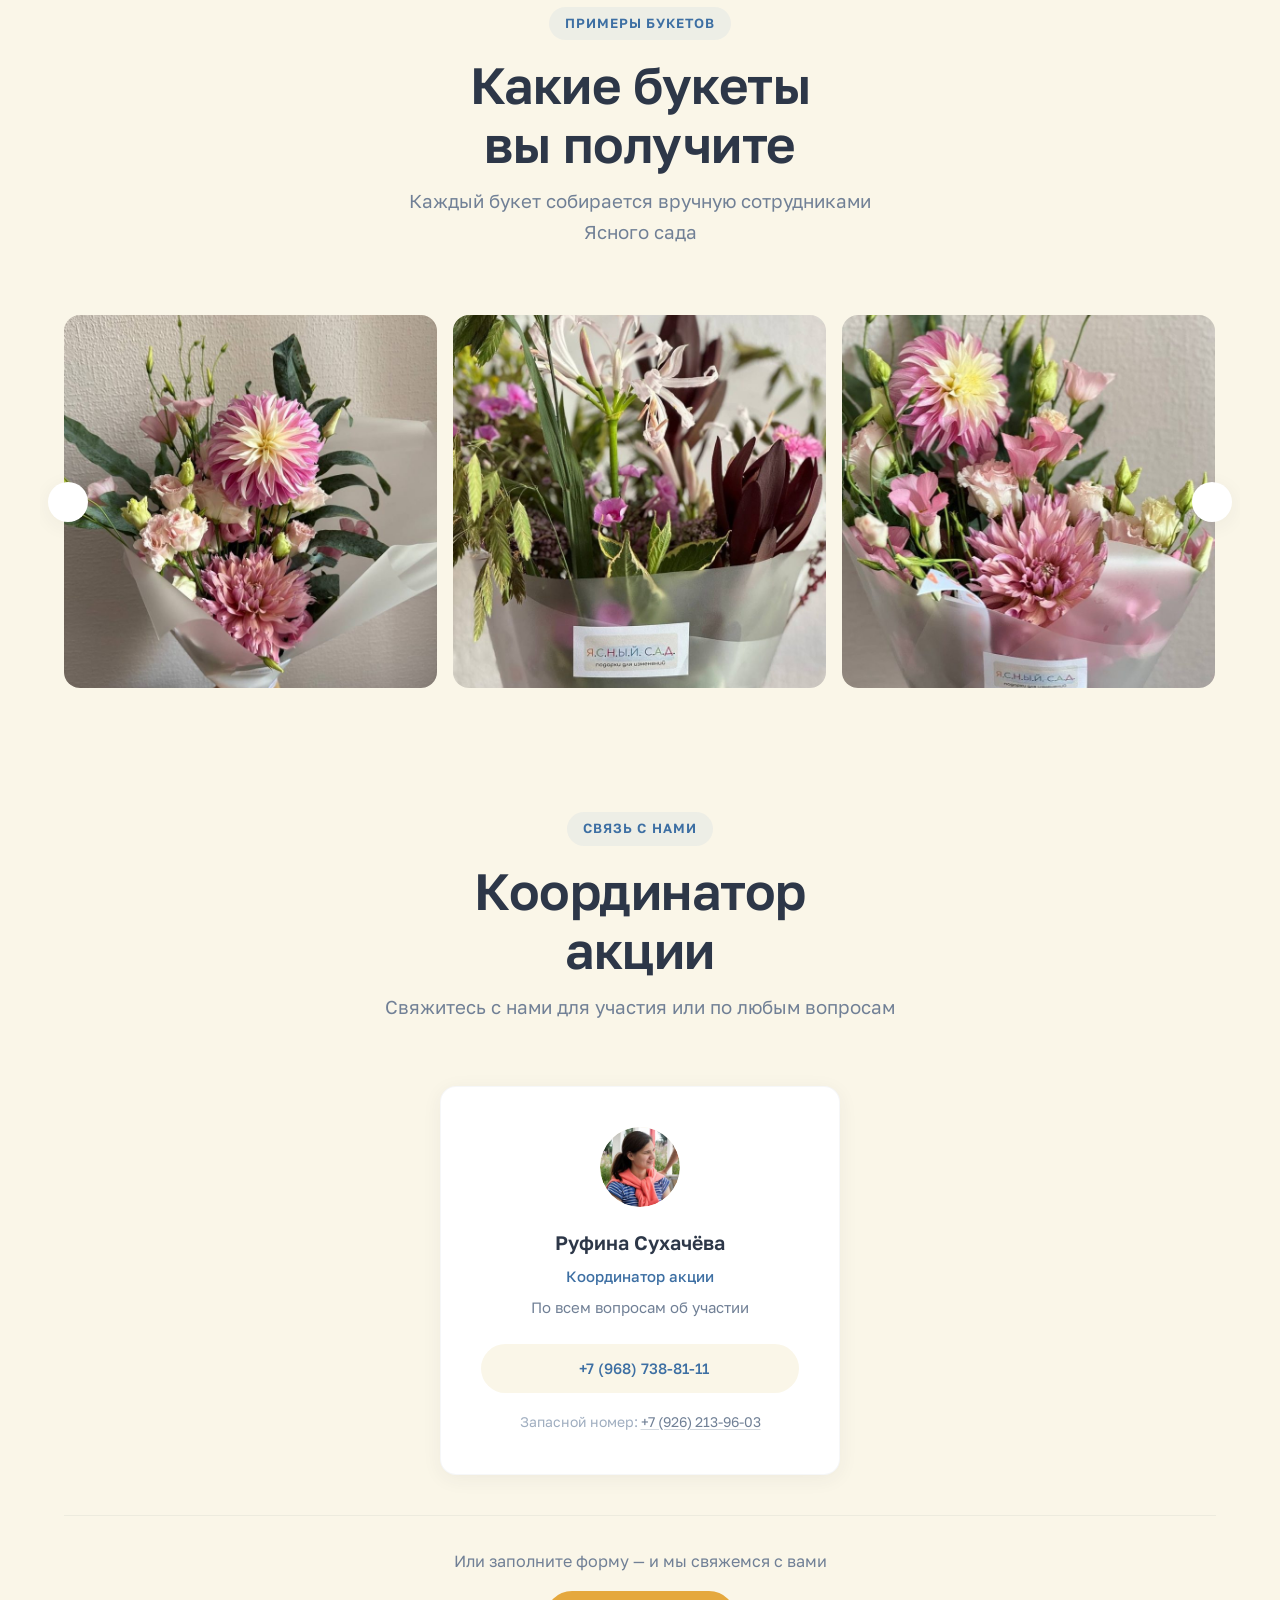
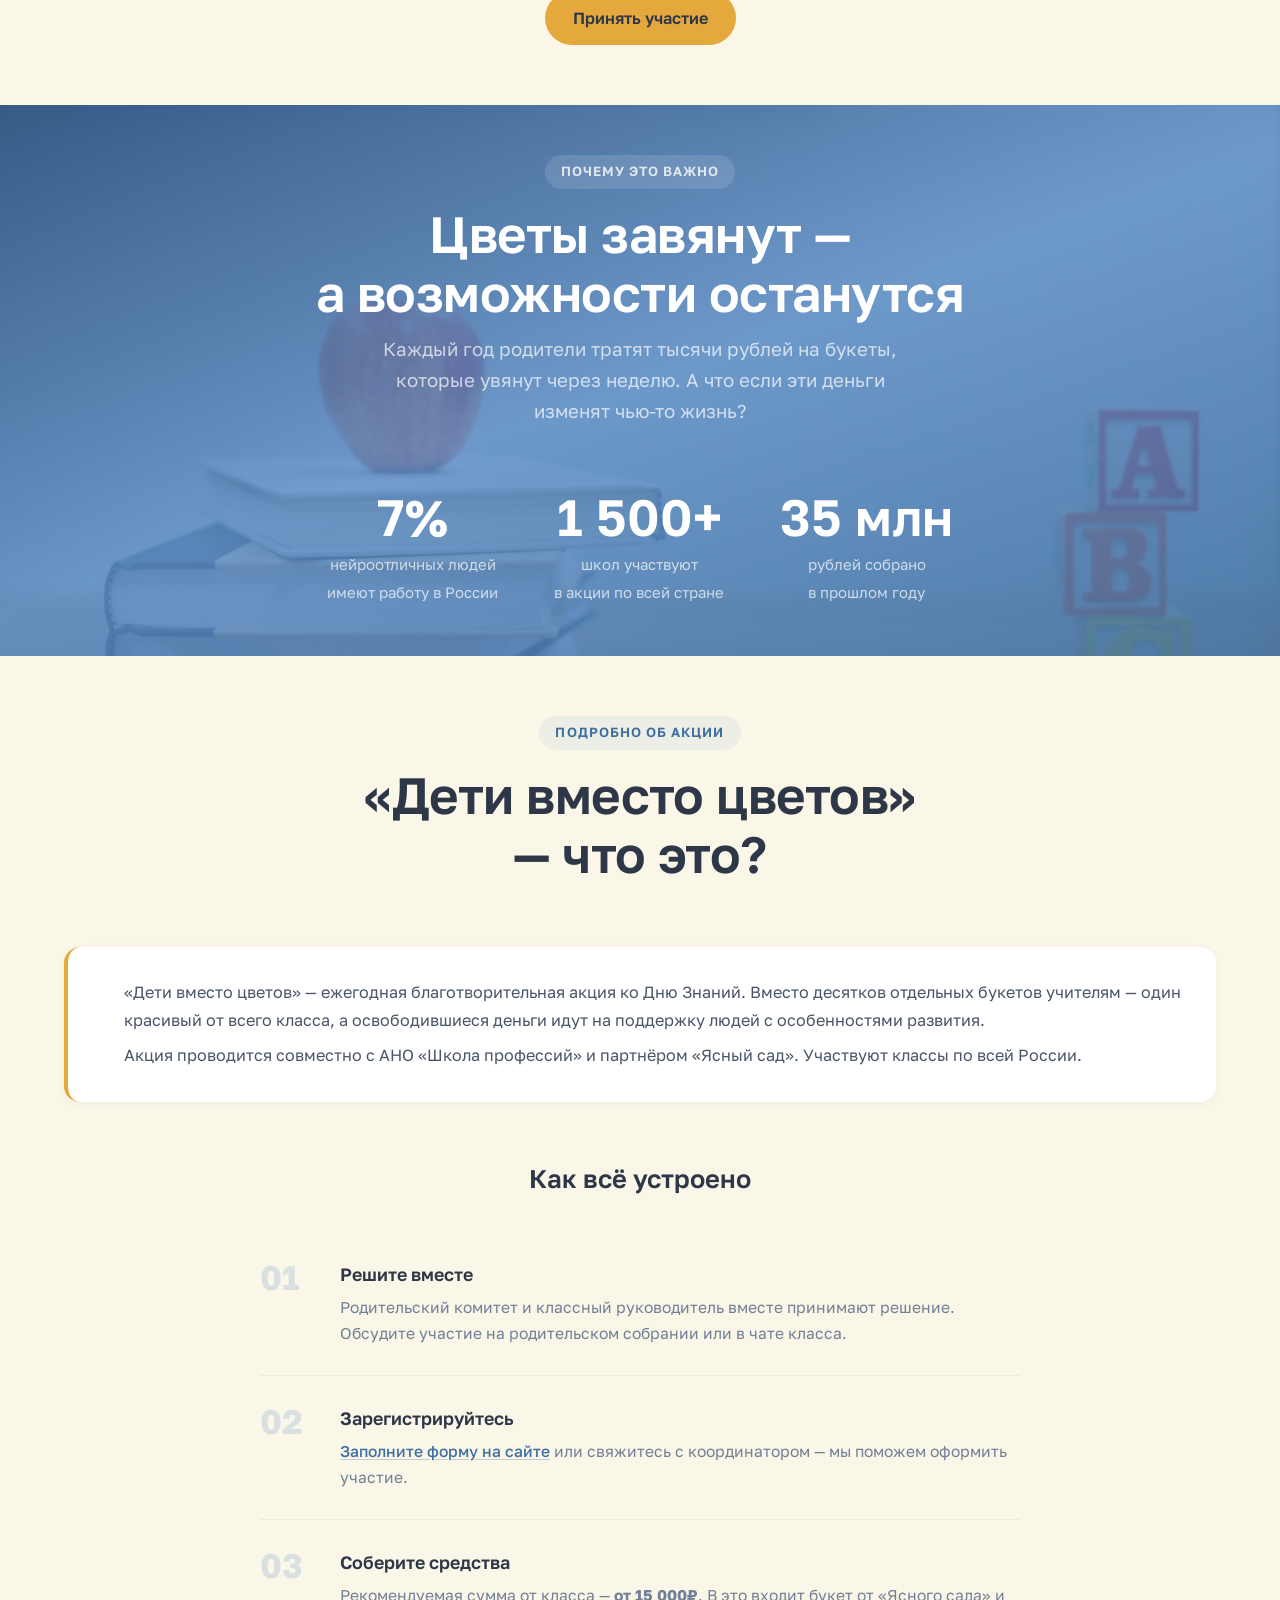
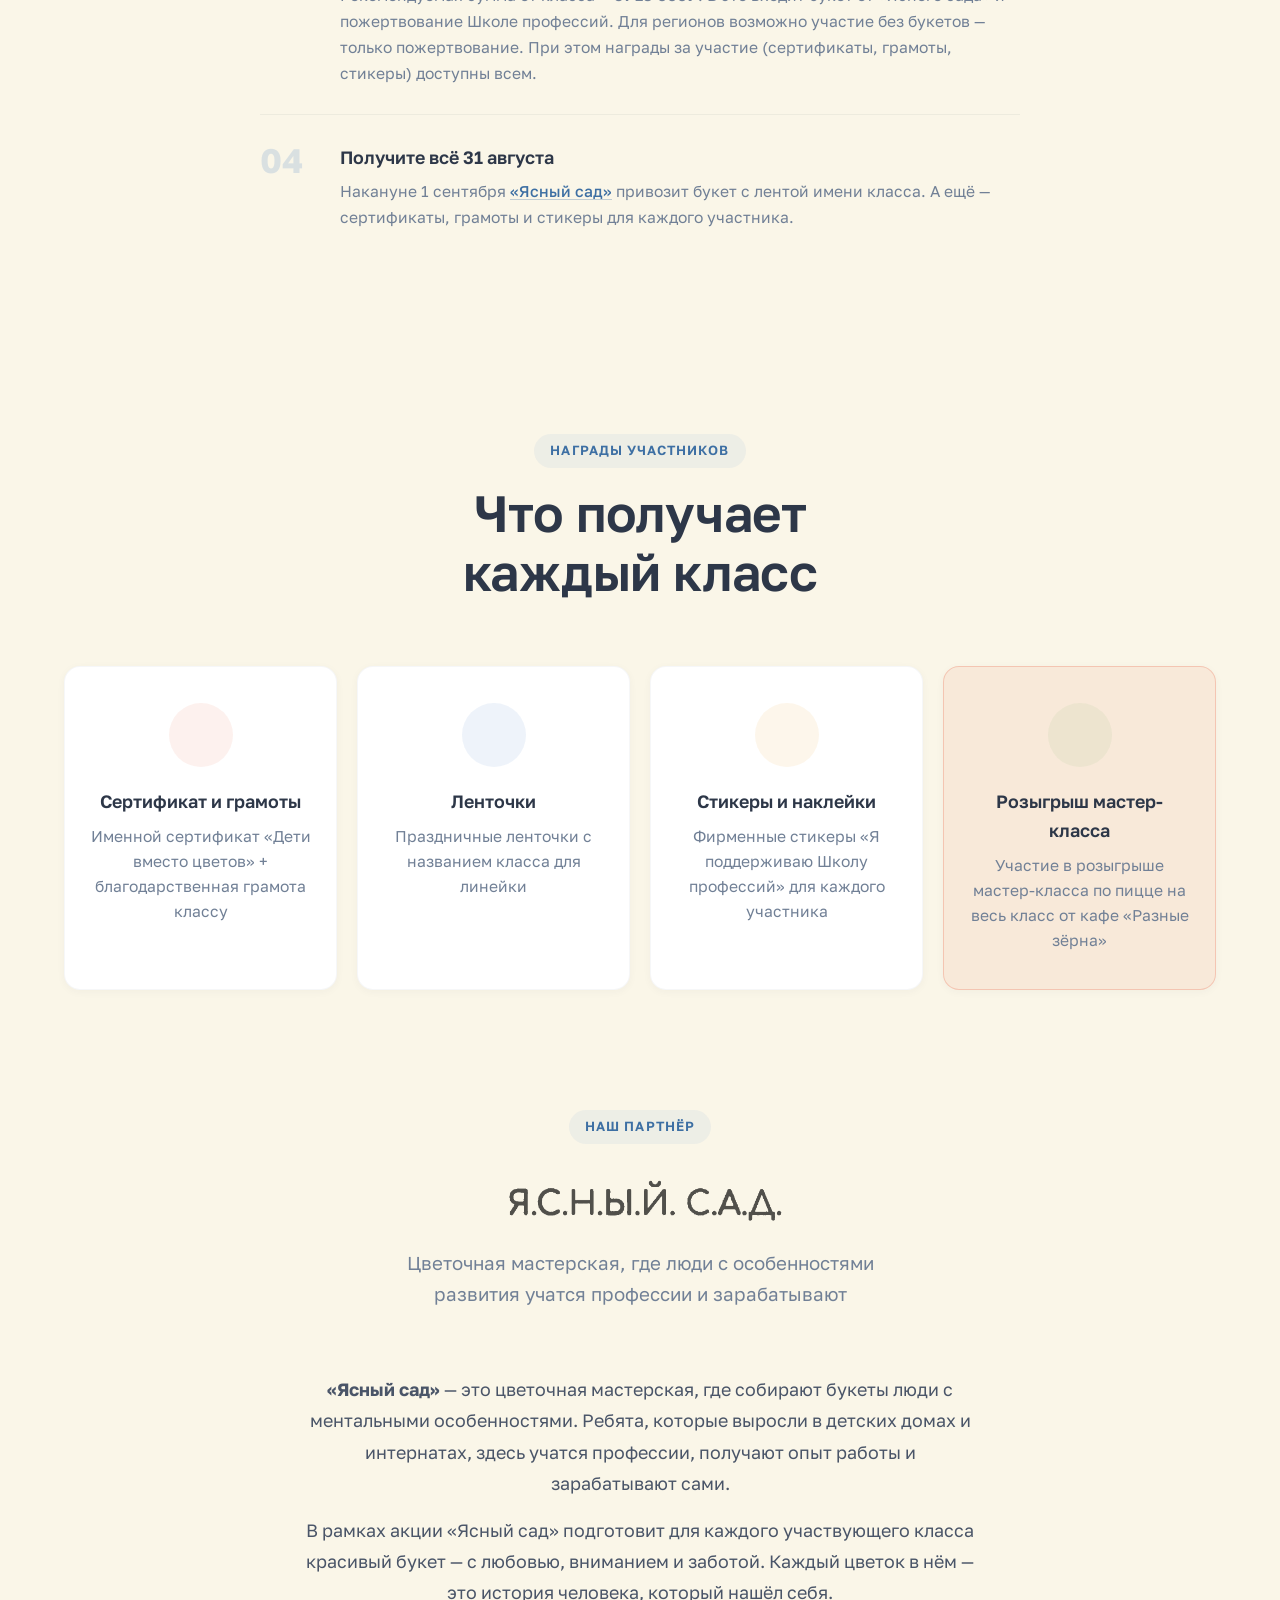
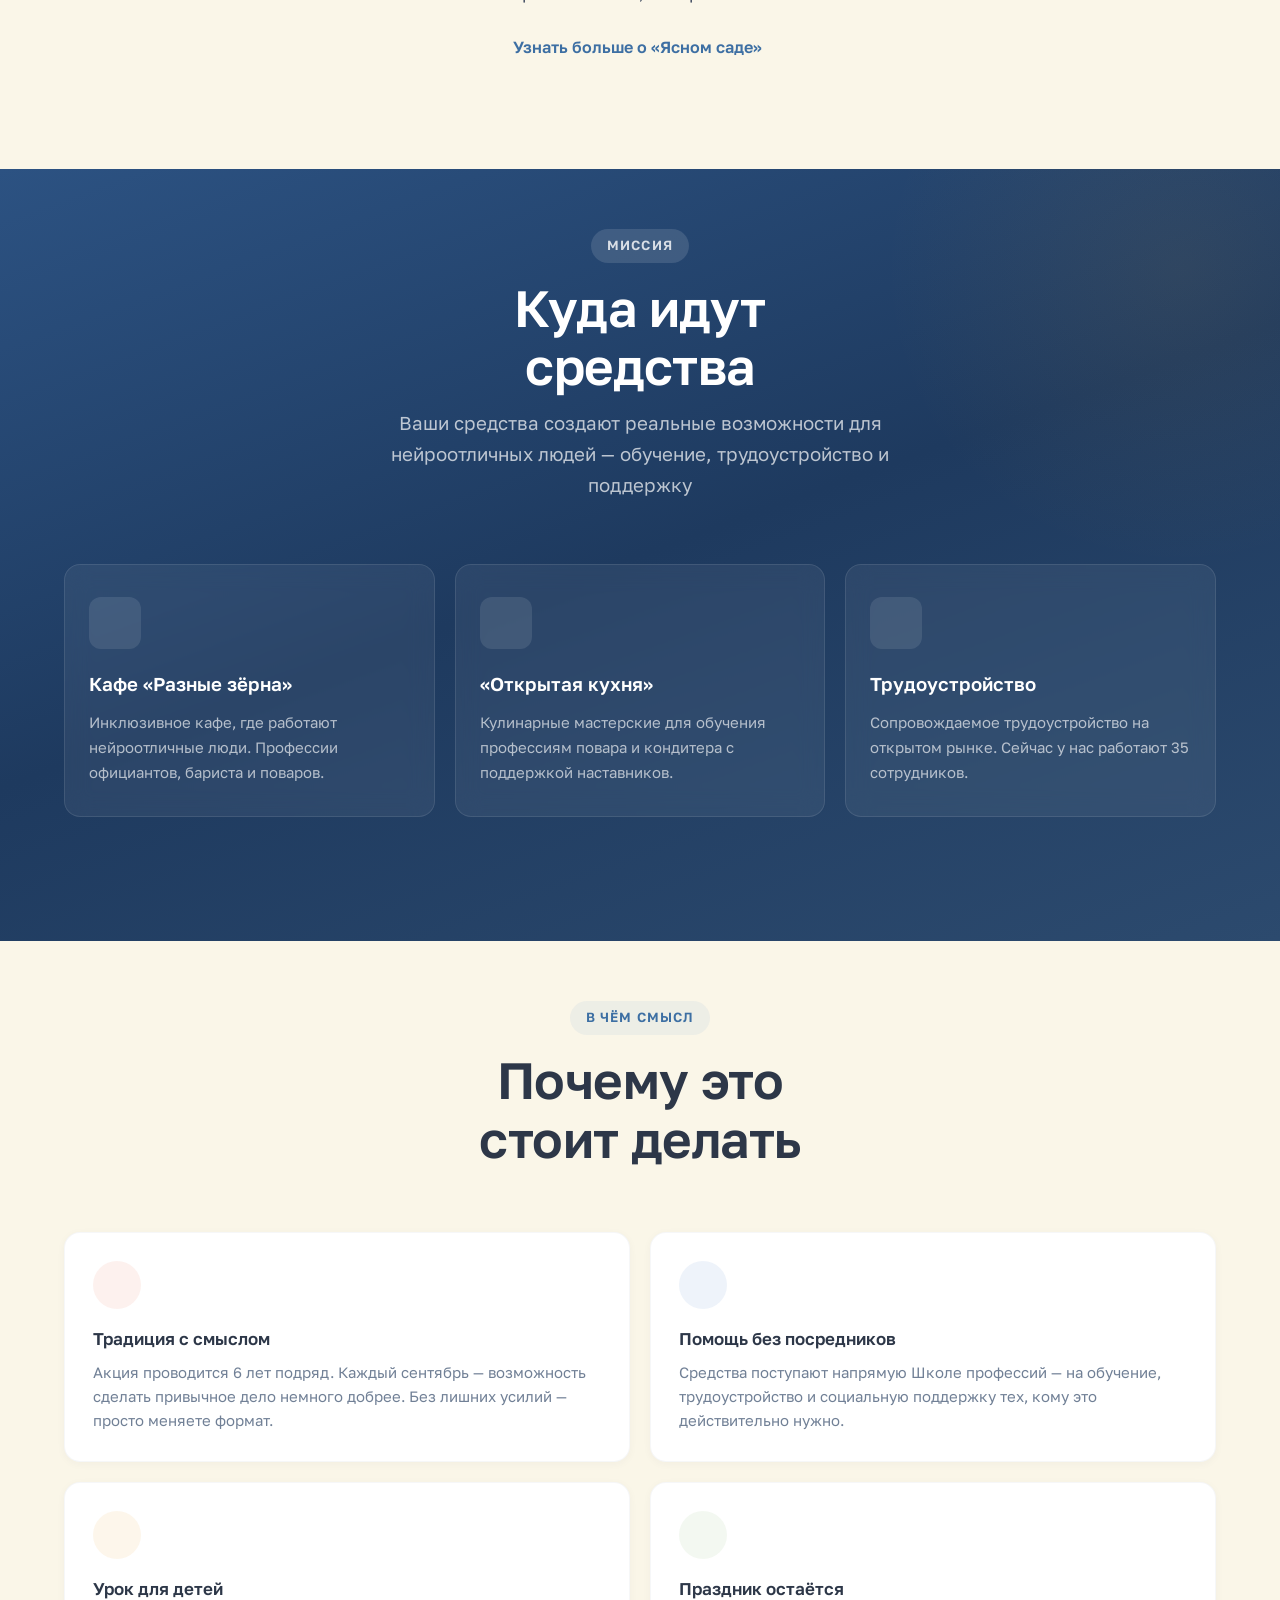
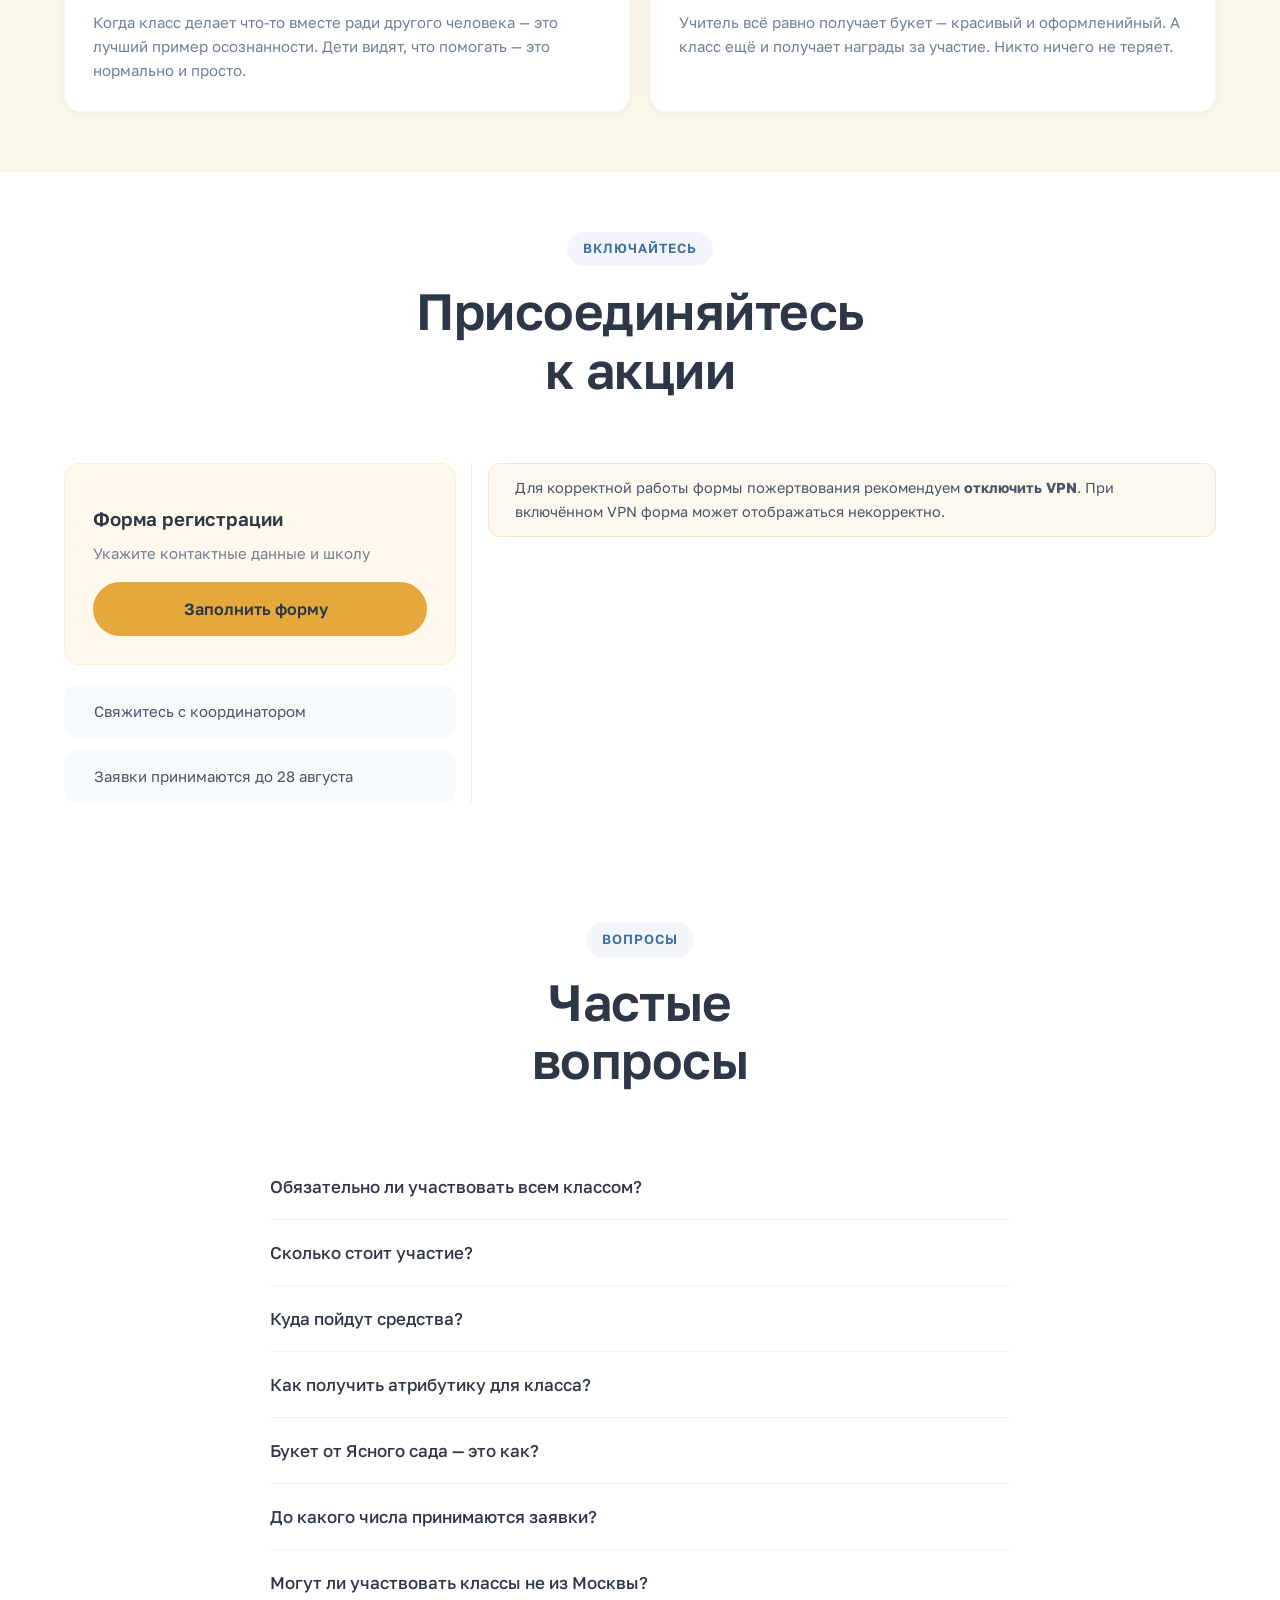
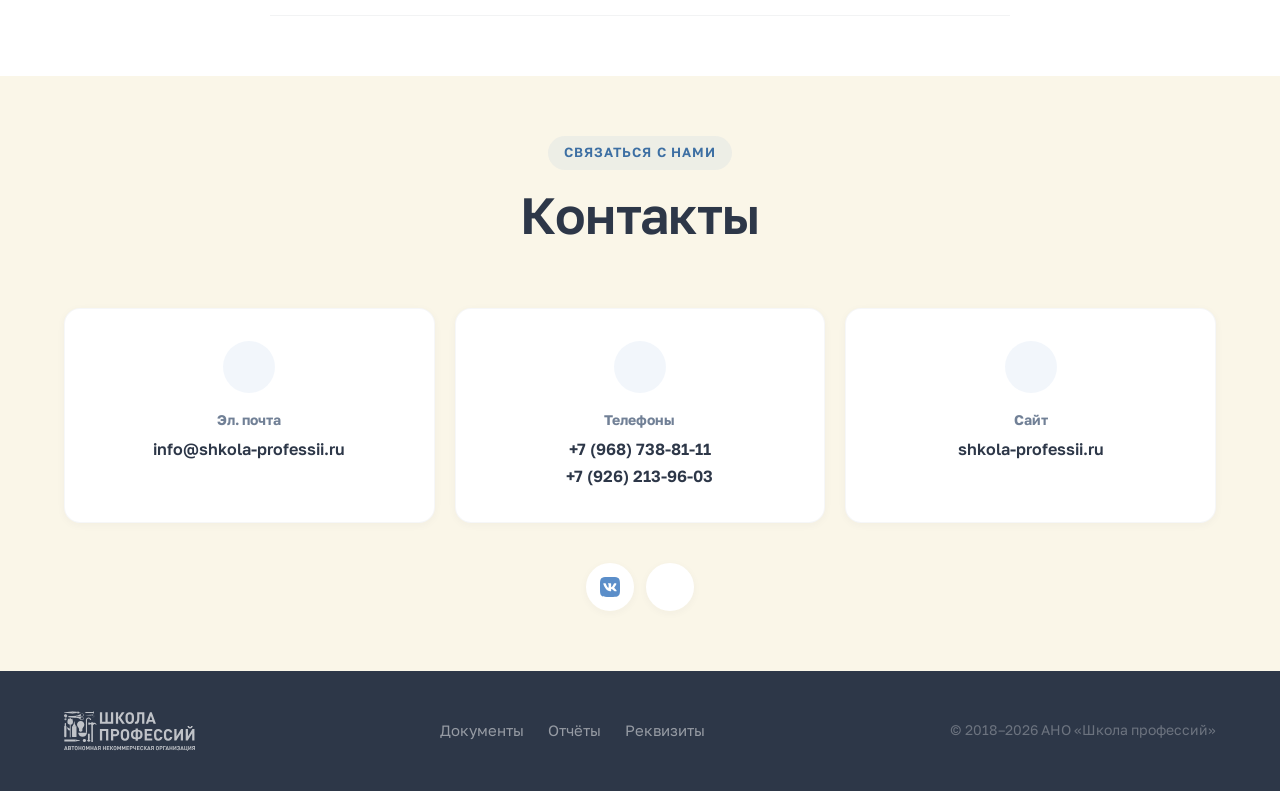
==== commit fd33bba6: "Уточнена формулировка VPN-дисклеймера" ====
--- a/index.html
+++ b/index.html
@@ -560,7 +560,7 @@
                 <div class="join__form-block">
                     <div class="join__vpn-notice">
                         <i class="ph ph-shield-warning"></i>
-                        <p>Если форма оплаты не отображается, попробуйте <strong>отключить VPN</strong> или сменить сервер.</p>
+                        <p>Для корректной работы формы пожертвования рекомендуем <strong>отключить VPN</strong>. При включённом VPN форма может отображаться некорректно.</p>
                     </div>
                     <mixplat-form id='828b5e17-5e71-46e9-a002-8e3b7165322a' data-type='mixplat-form' data-tid='18021'></mixplat-form>
                 </div>
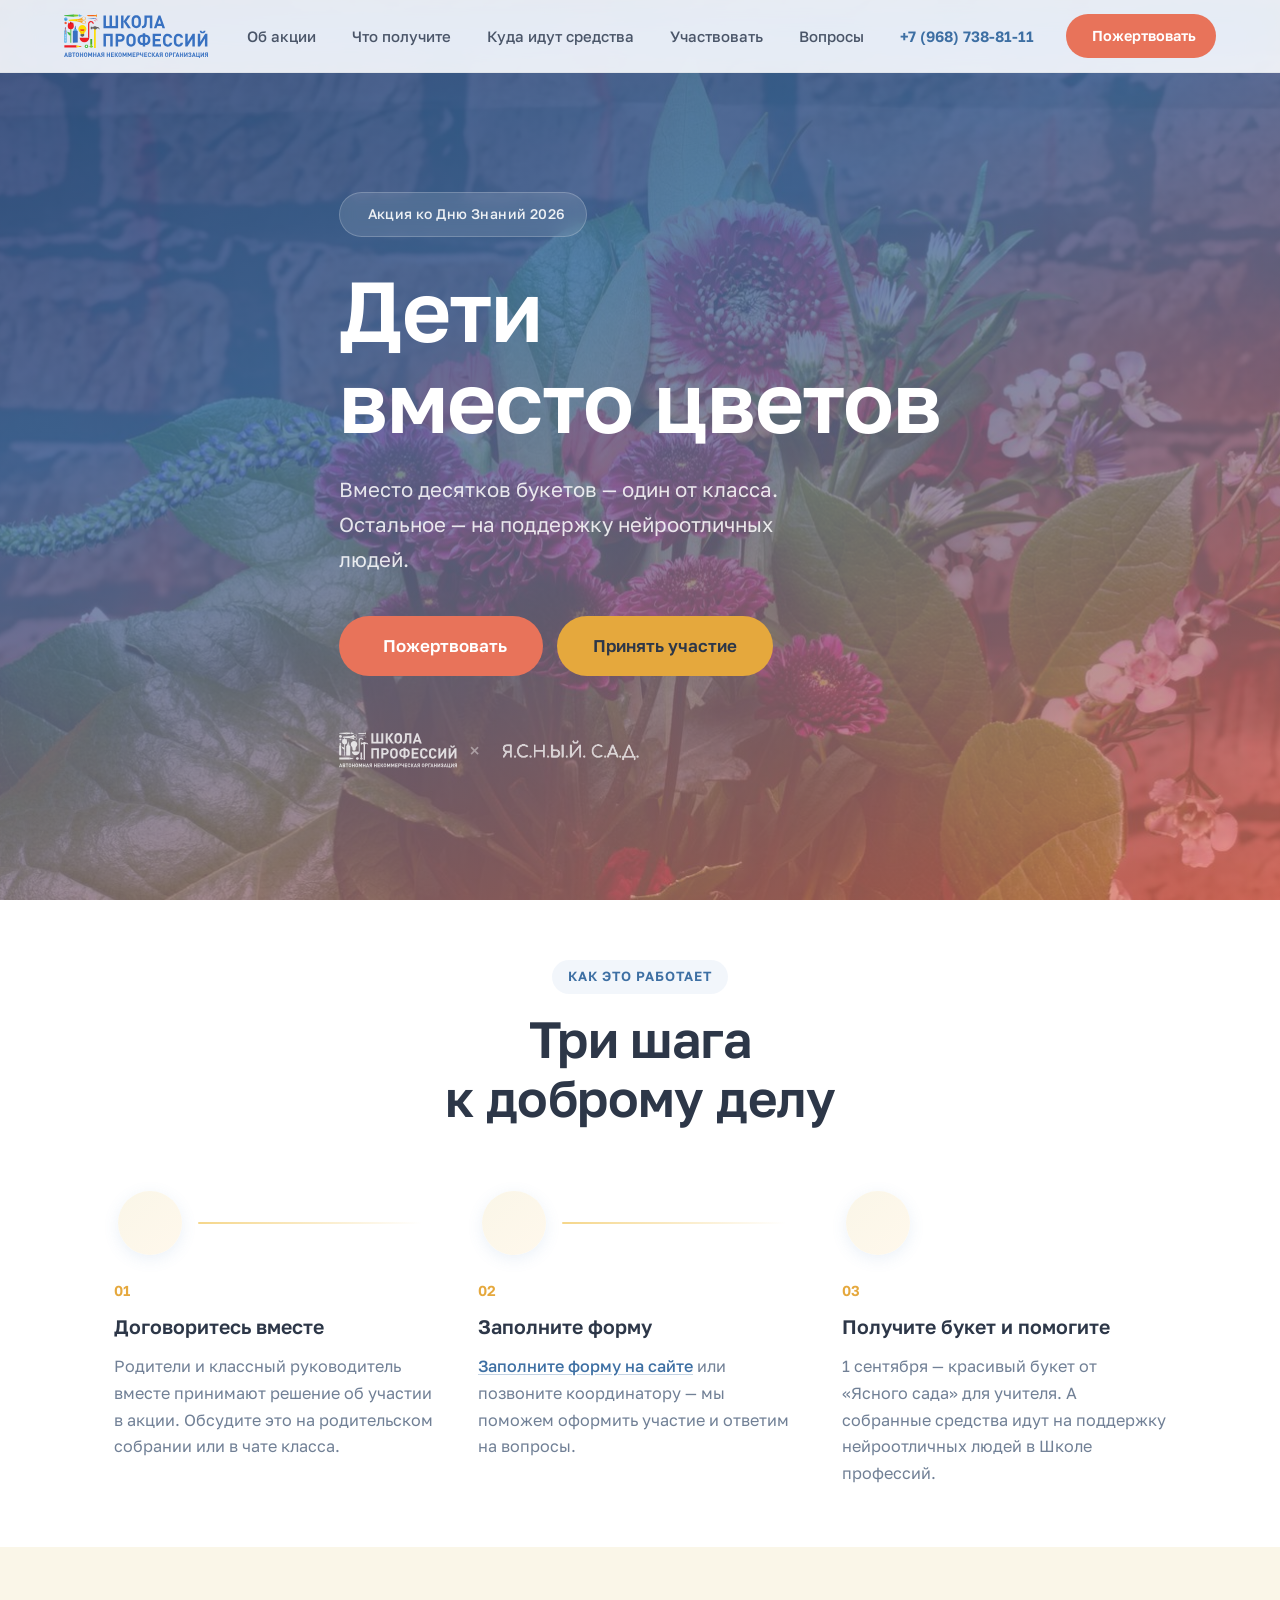
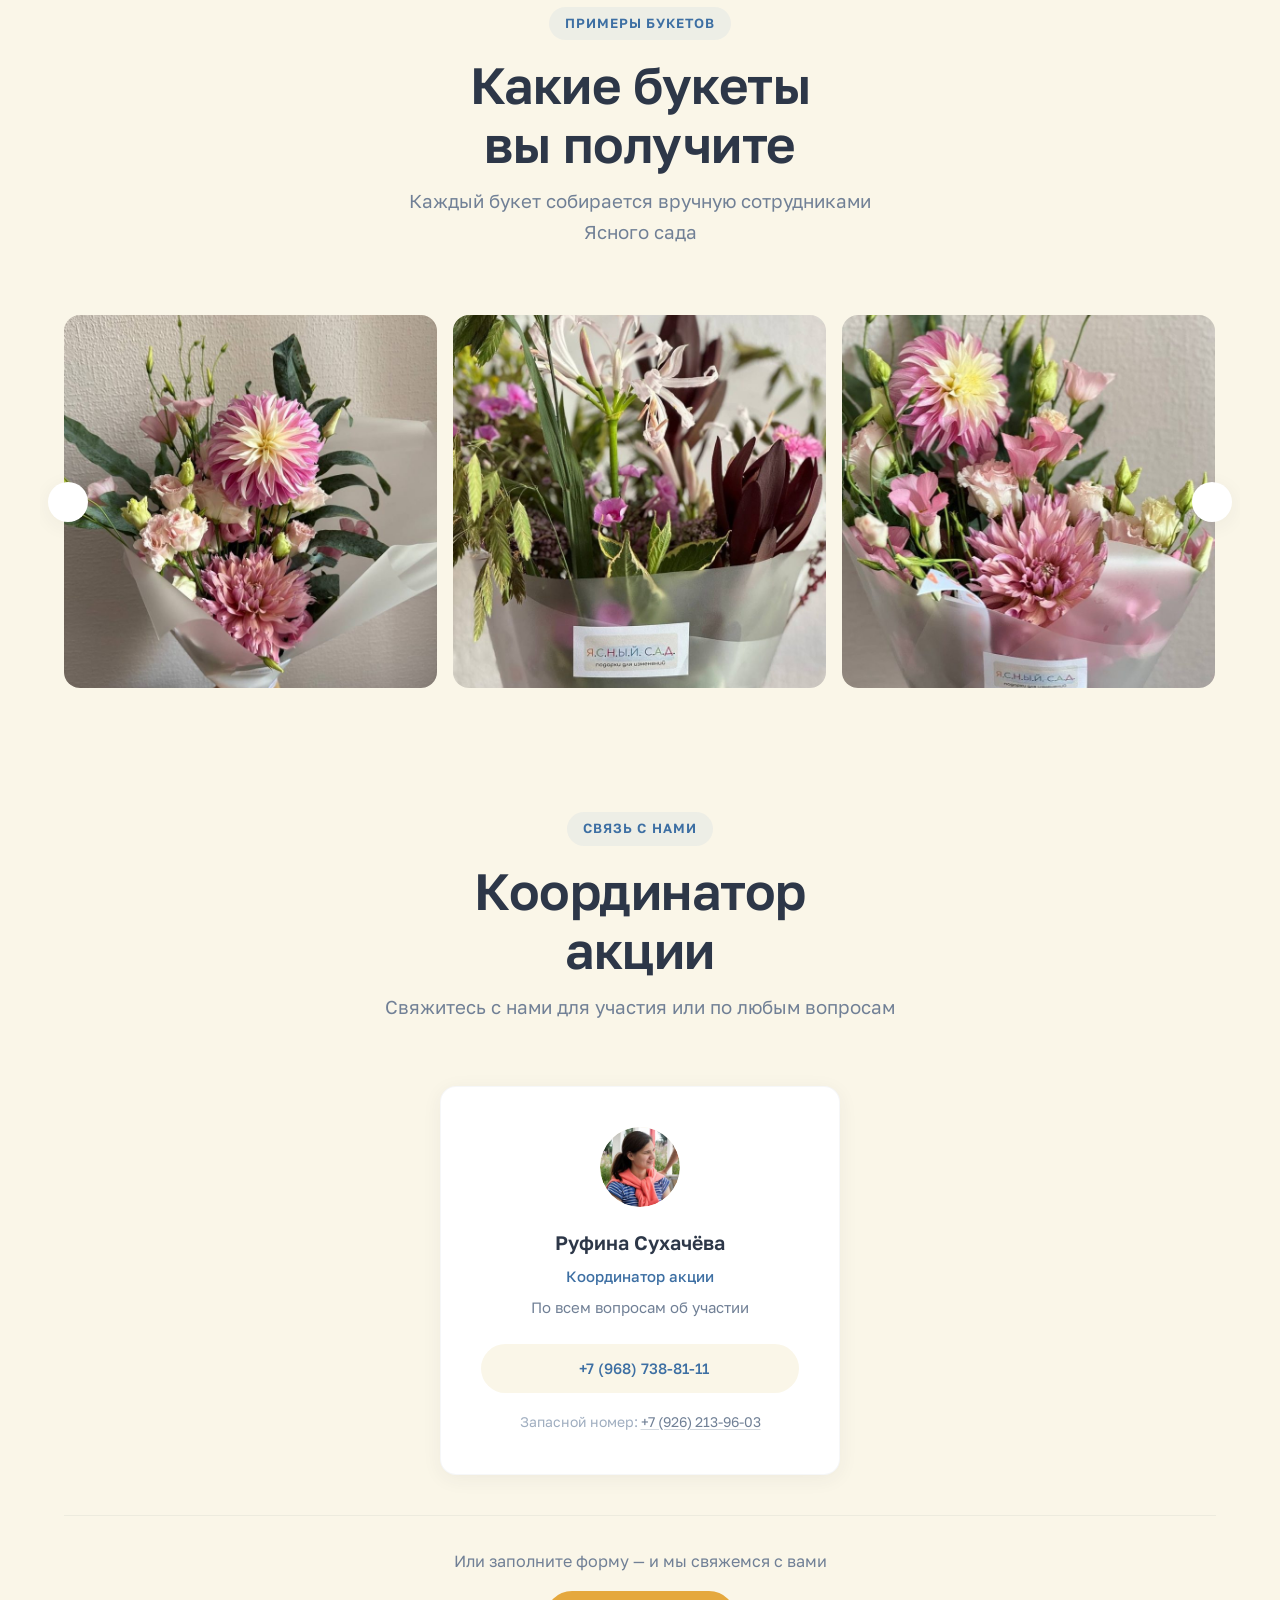
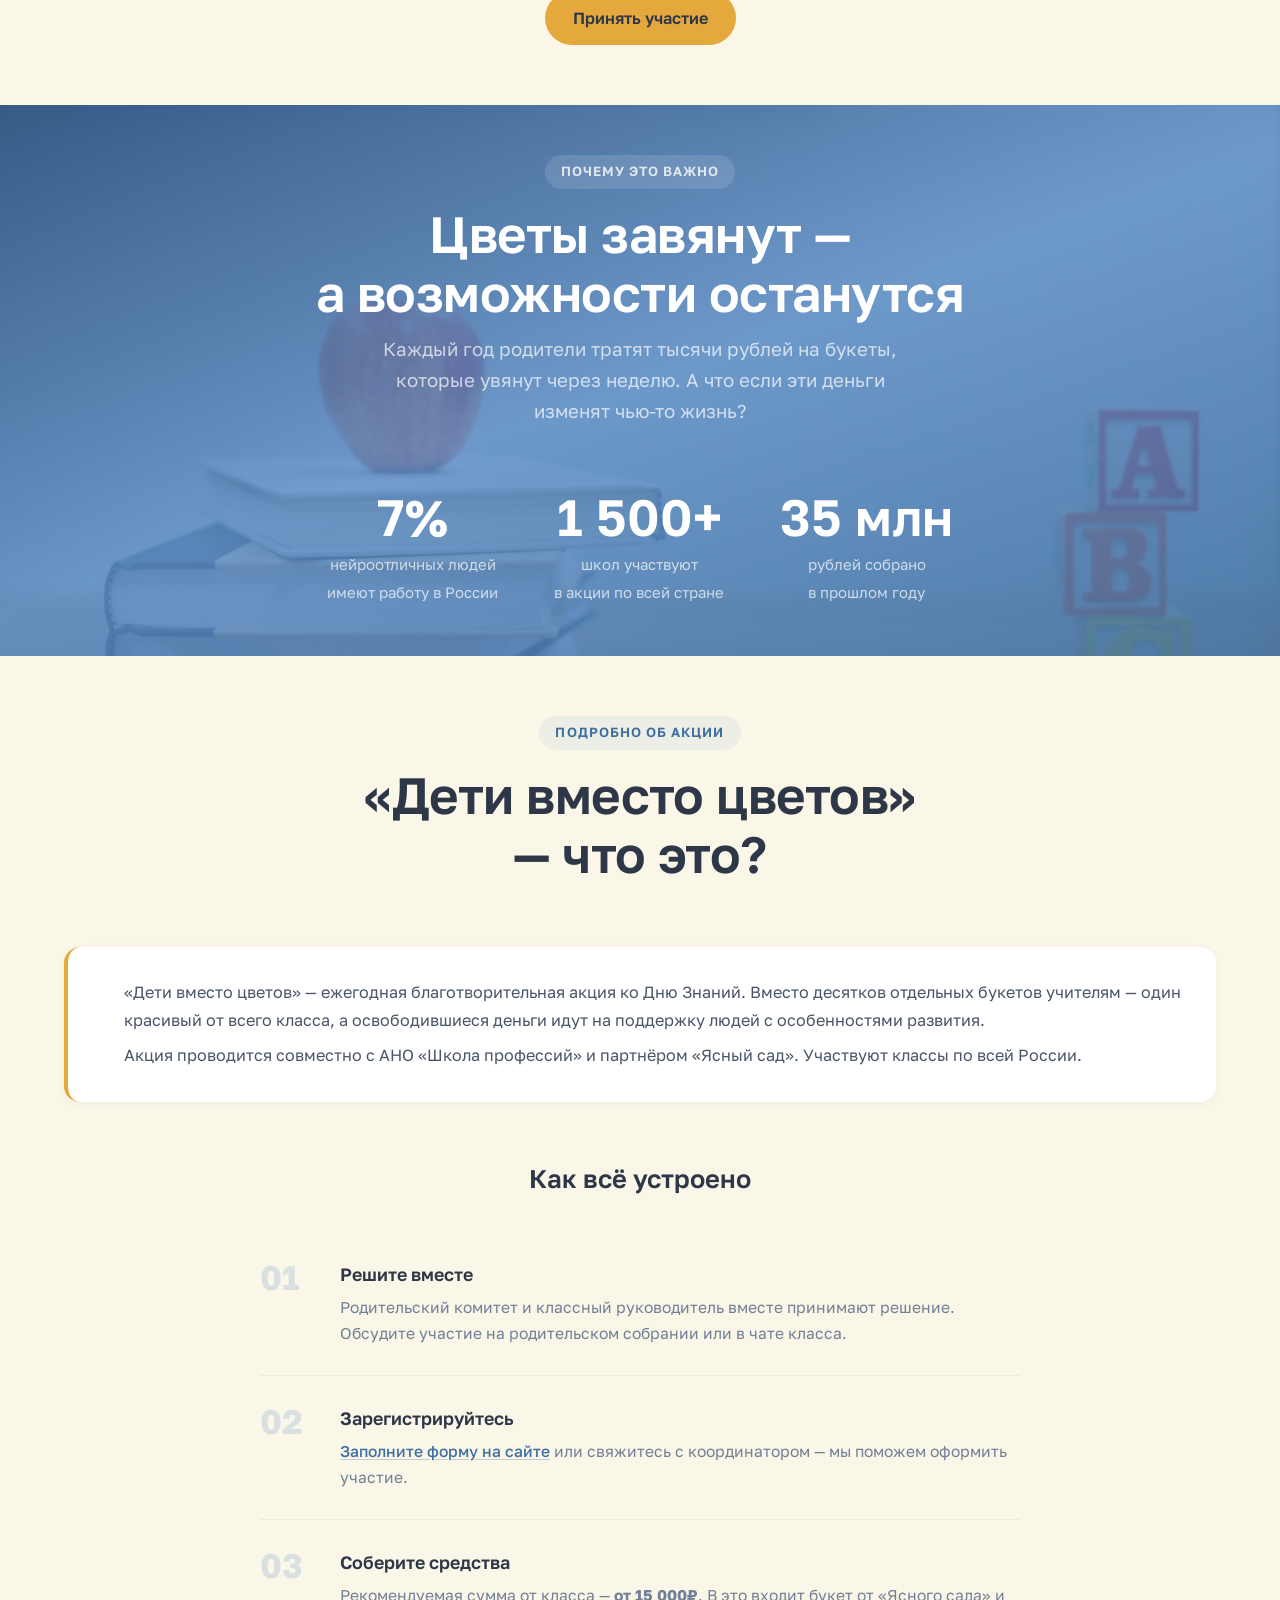
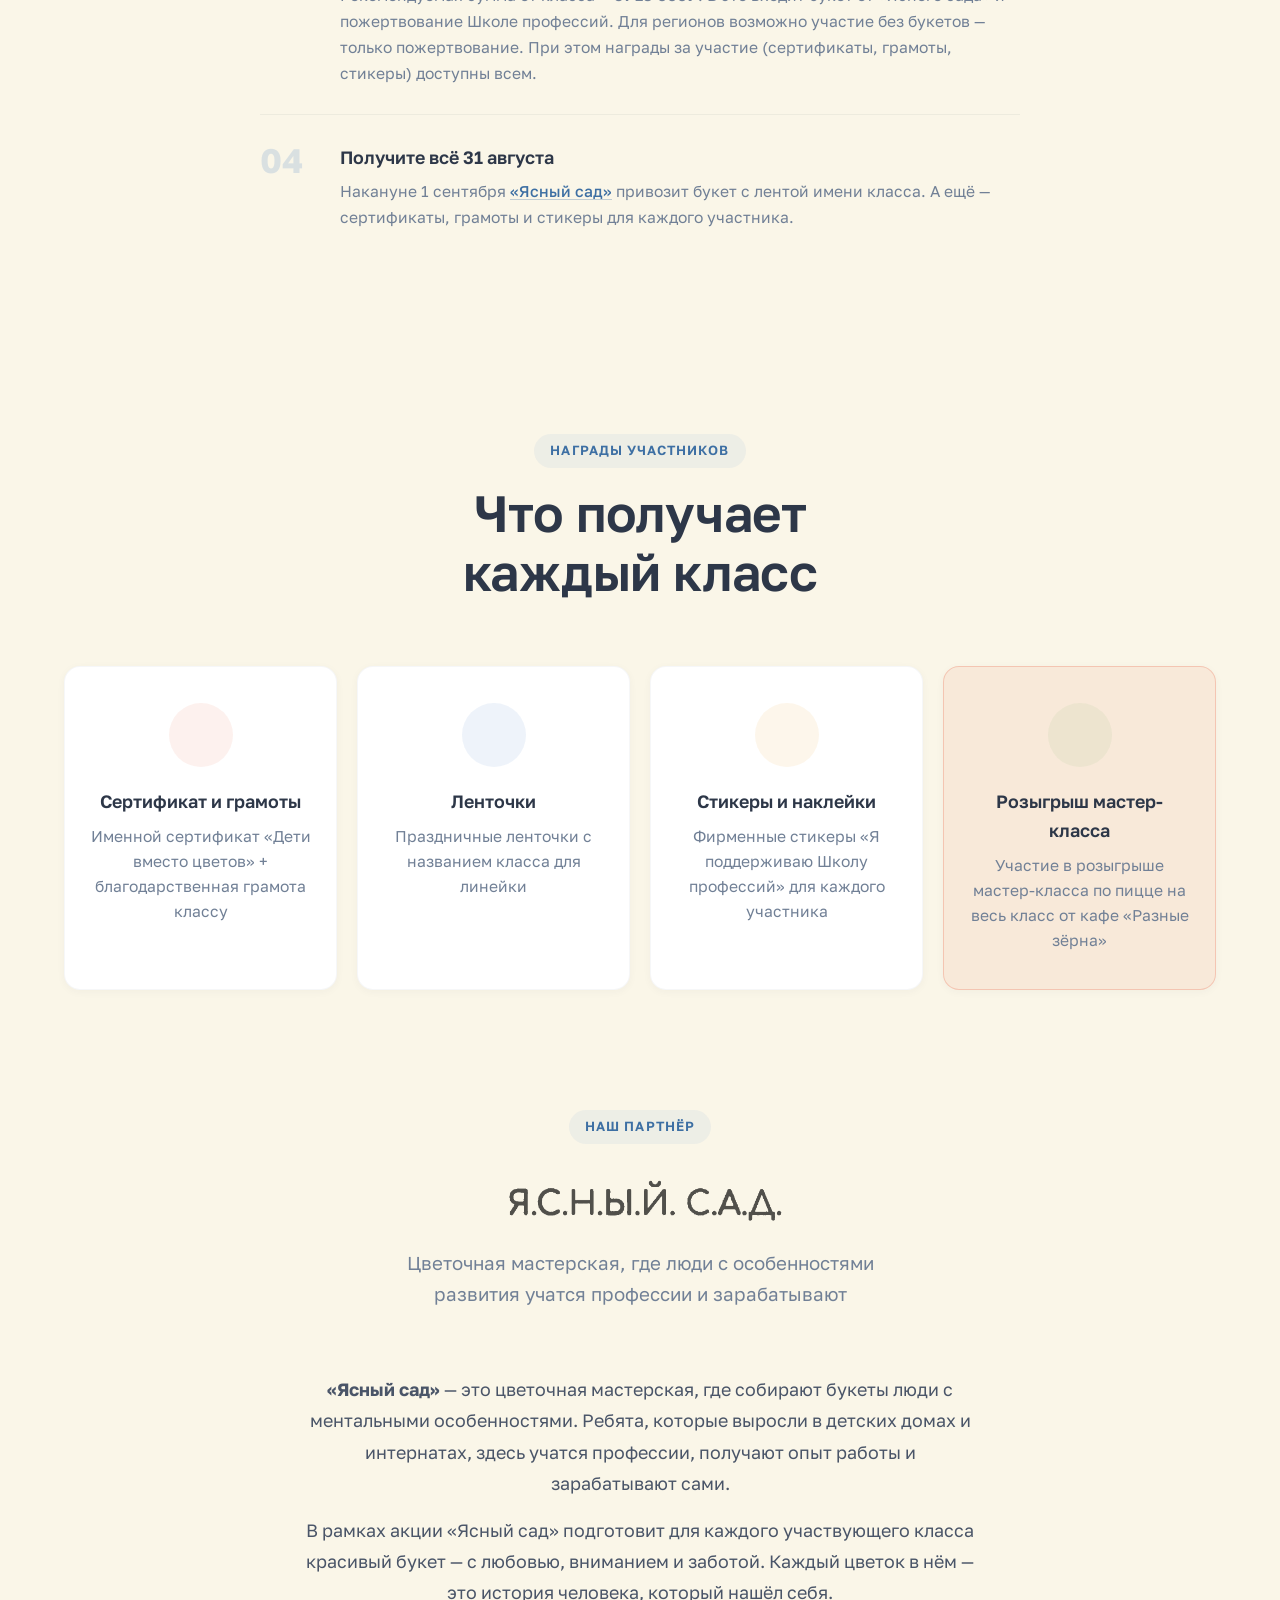
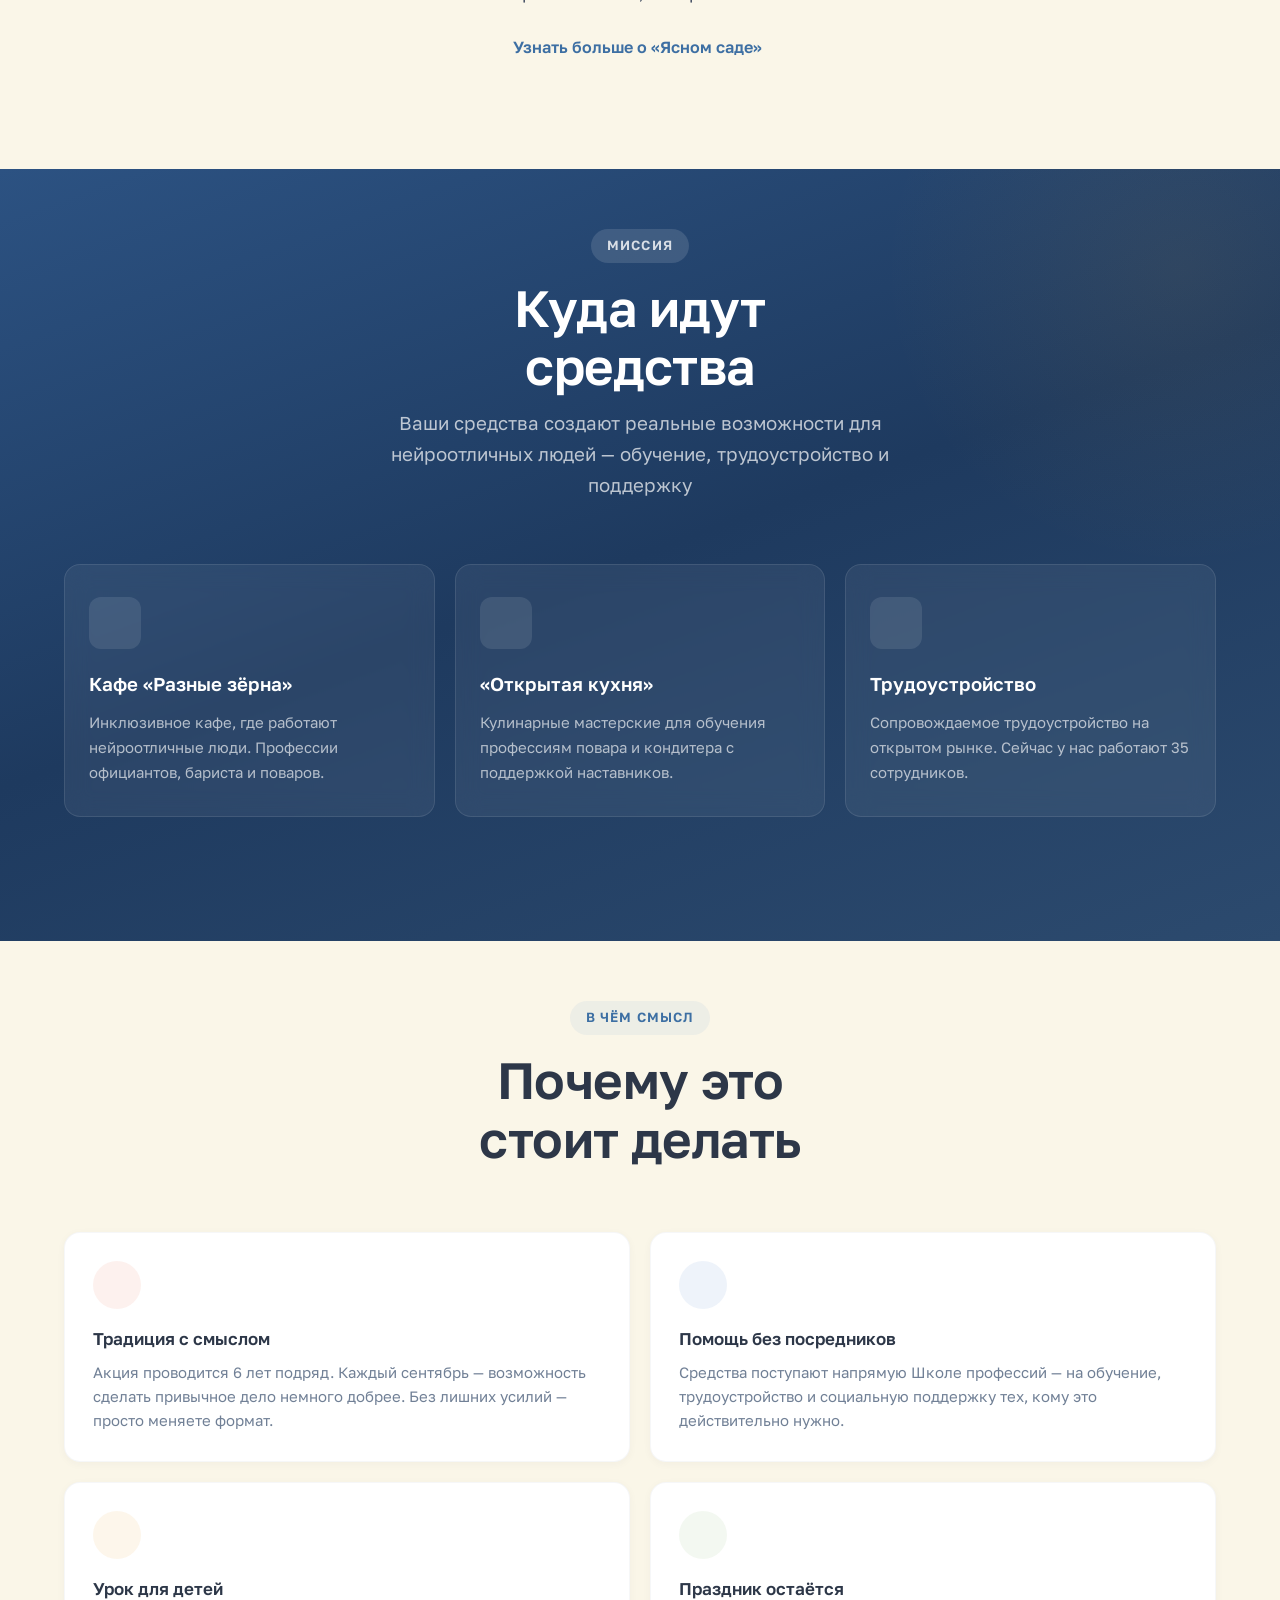
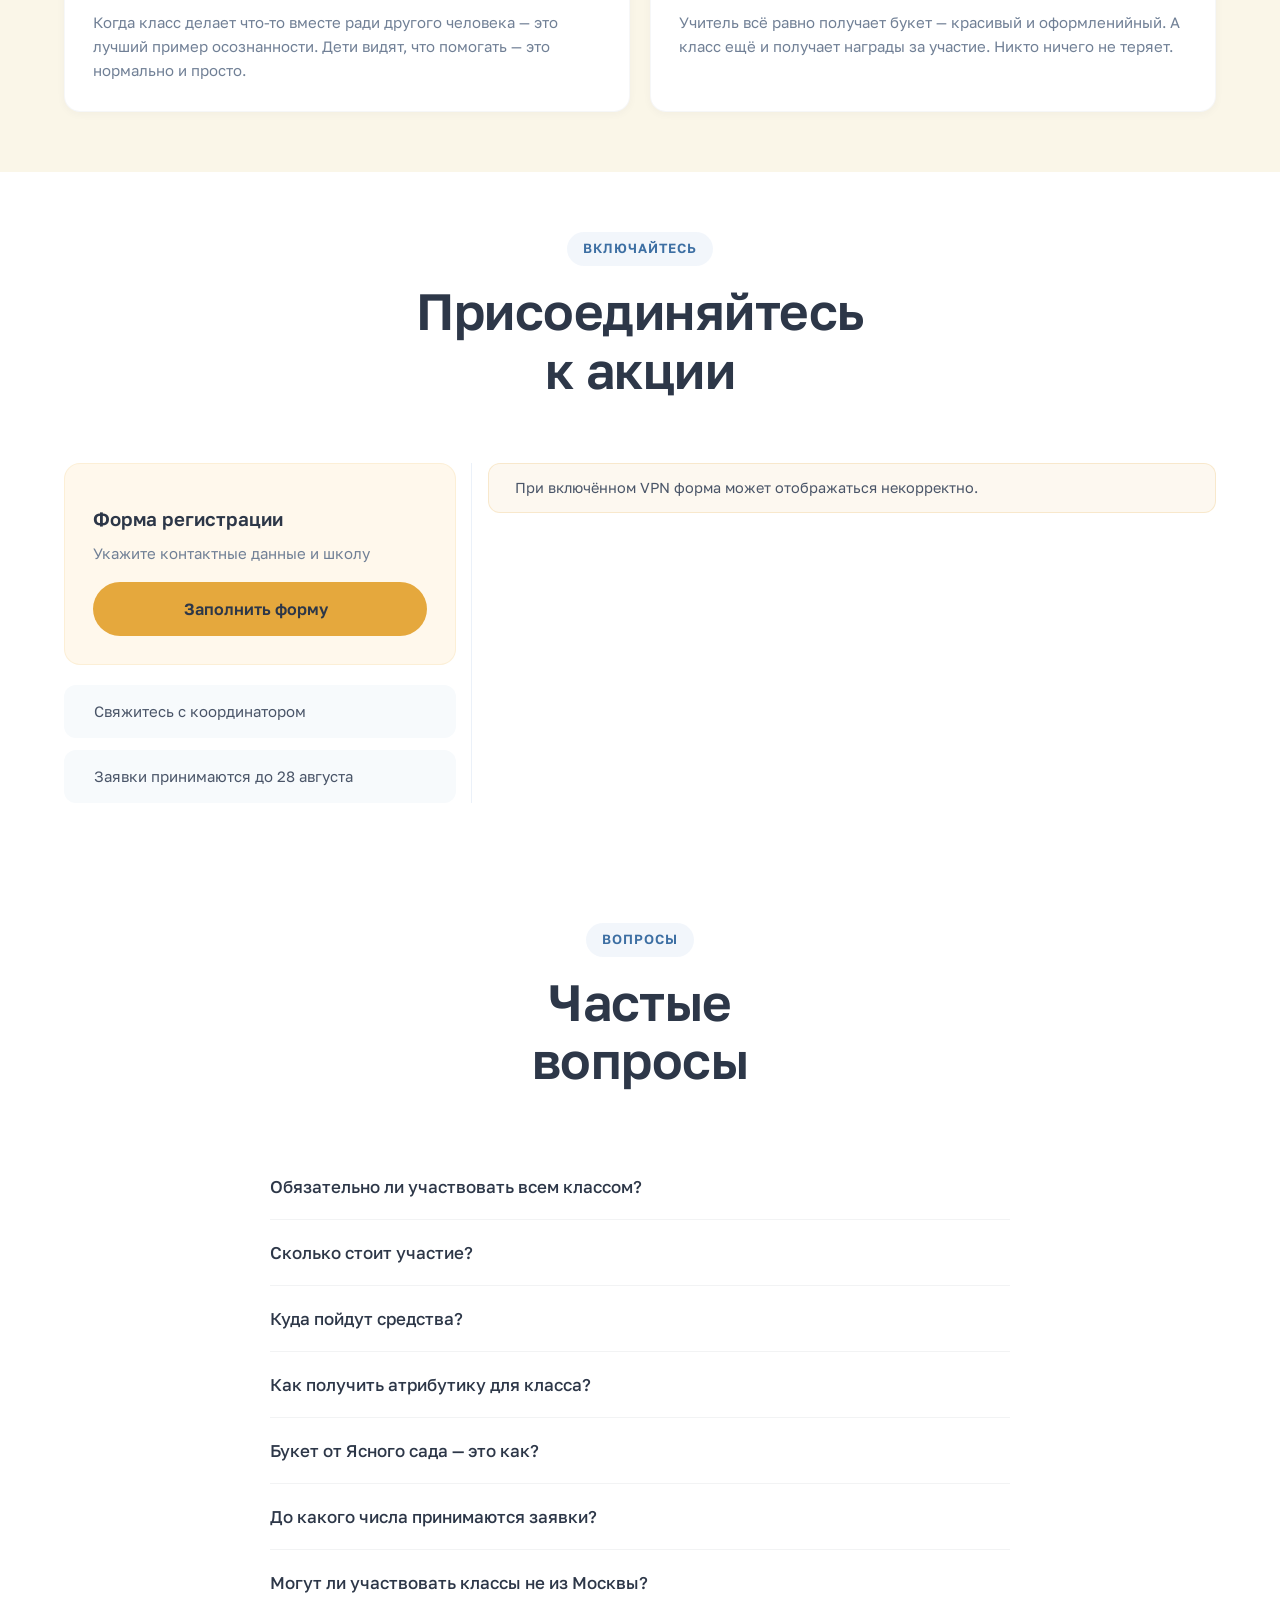
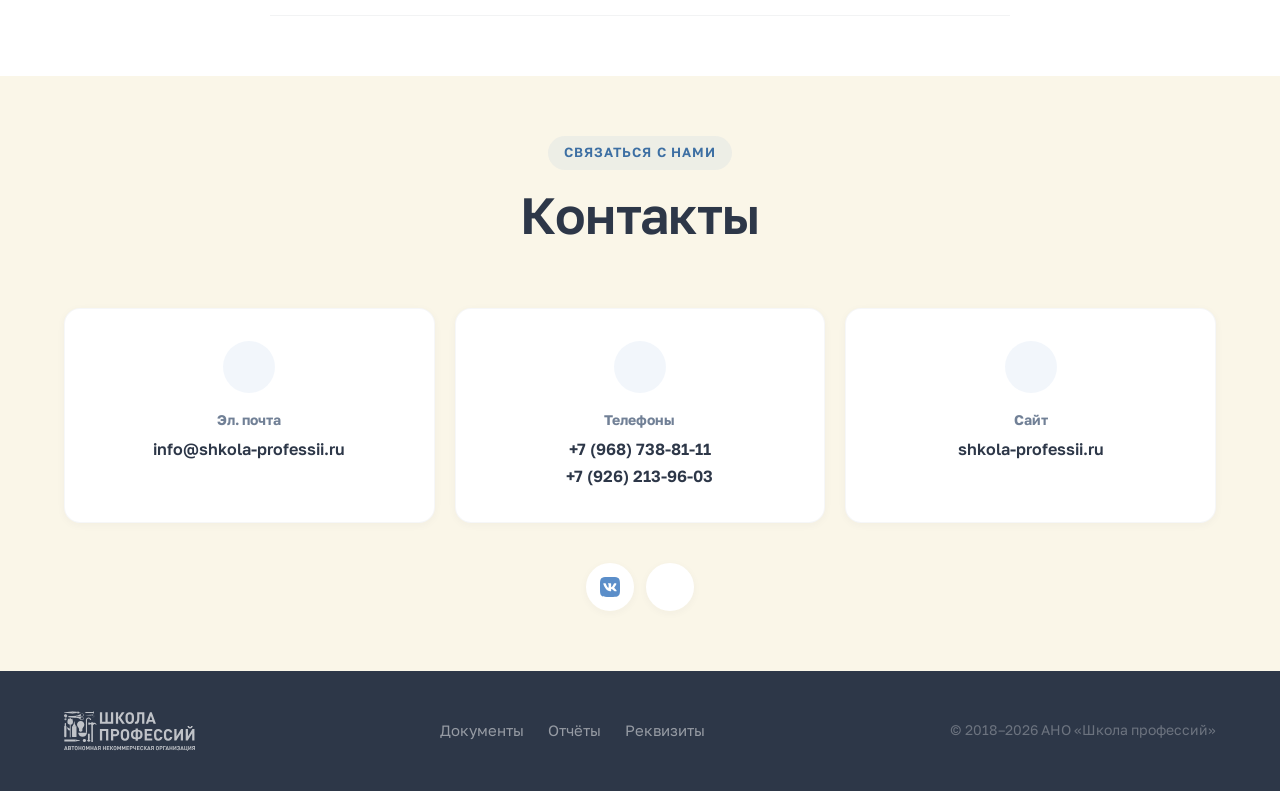
==== commit 330543db: "Упрощён VPN-дисклеймер" ====
--- a/index.html
+++ b/index.html
@@ -560,7 +560,7 @@
                 <div class="join__form-block">
                     <div class="join__vpn-notice">
                         <i class="ph ph-shield-warning"></i>
-                        <p>Для корректной работы формы пожертвования рекомендуем <strong>отключить VPN</strong>. При включённом VPN форма может отображаться некорректно.</p>
+                        <p>При включённом VPN форма может отображаться некорректно.</p>
                     </div>
                     <mixplat-form id='828b5e17-5e71-46e9-a002-8e3b7165322a' data-type='mixplat-form' data-tid='18021'></mixplat-form>
                 </div>
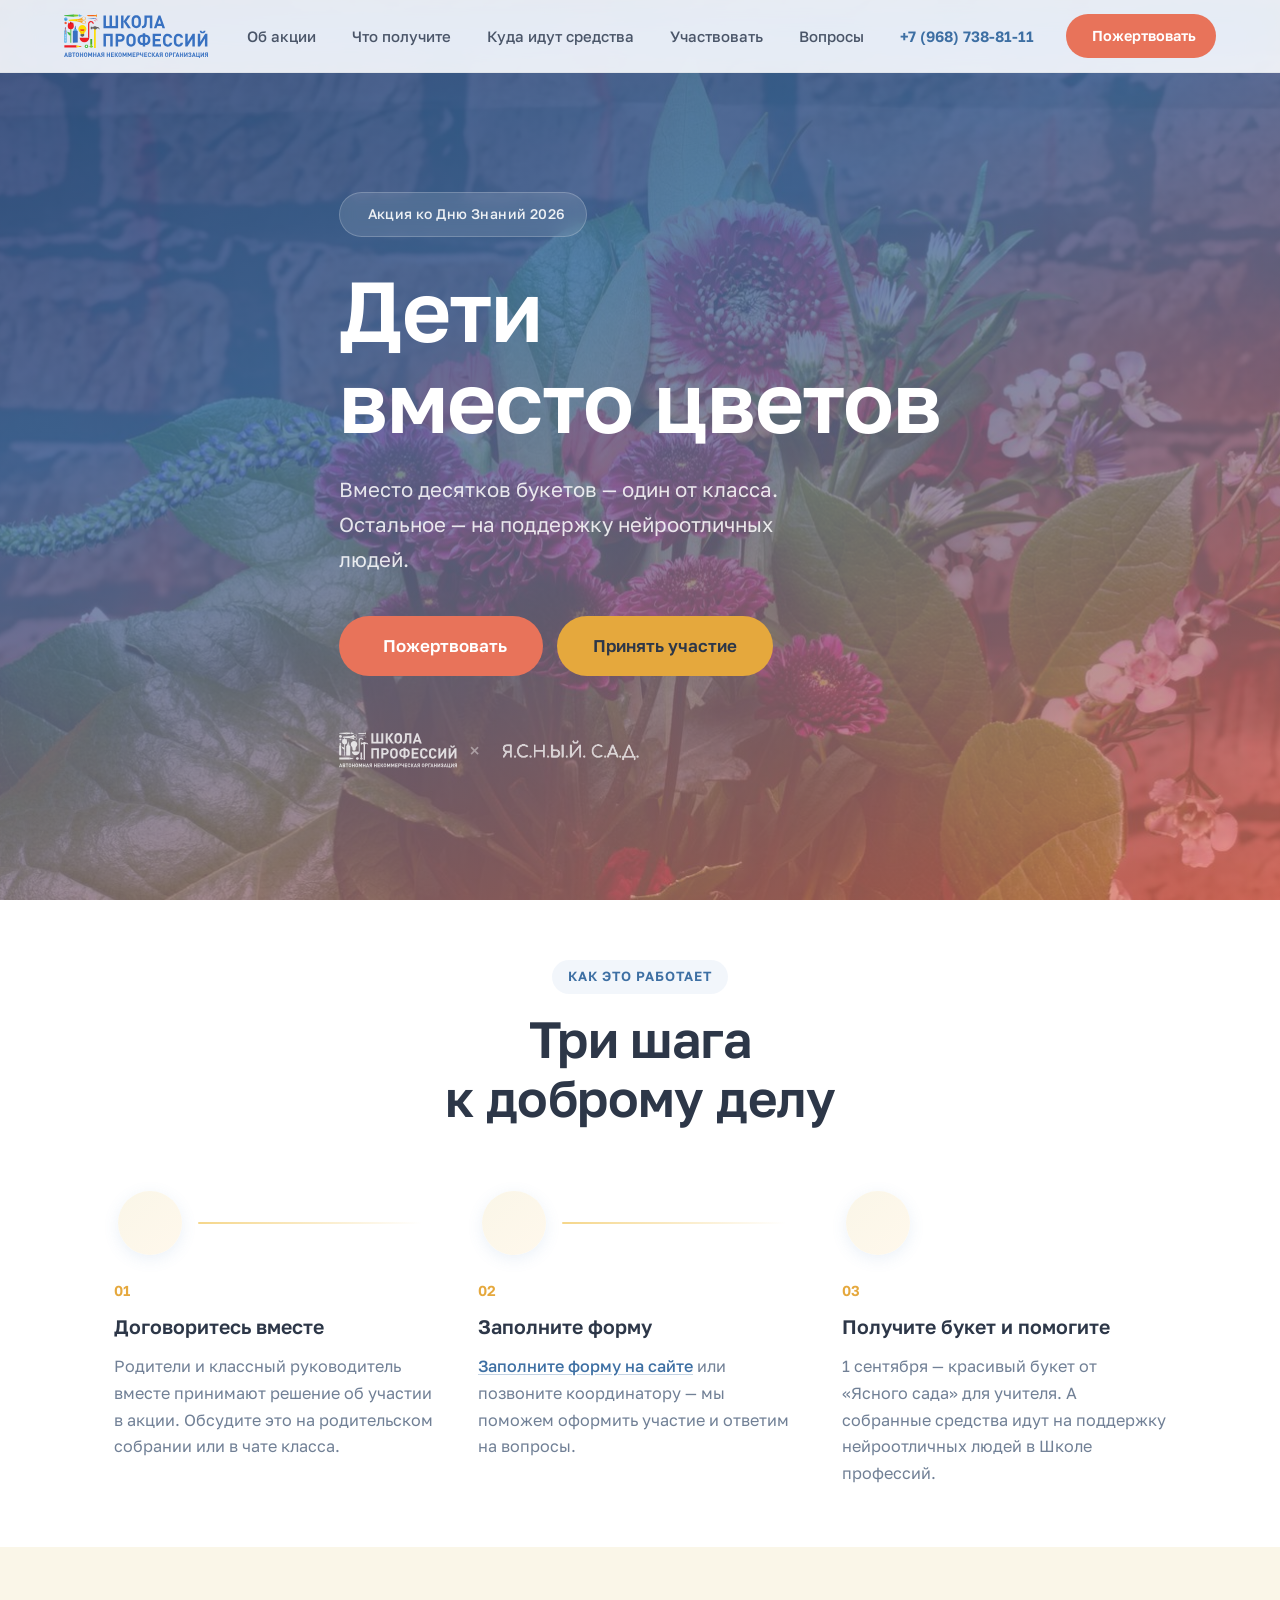
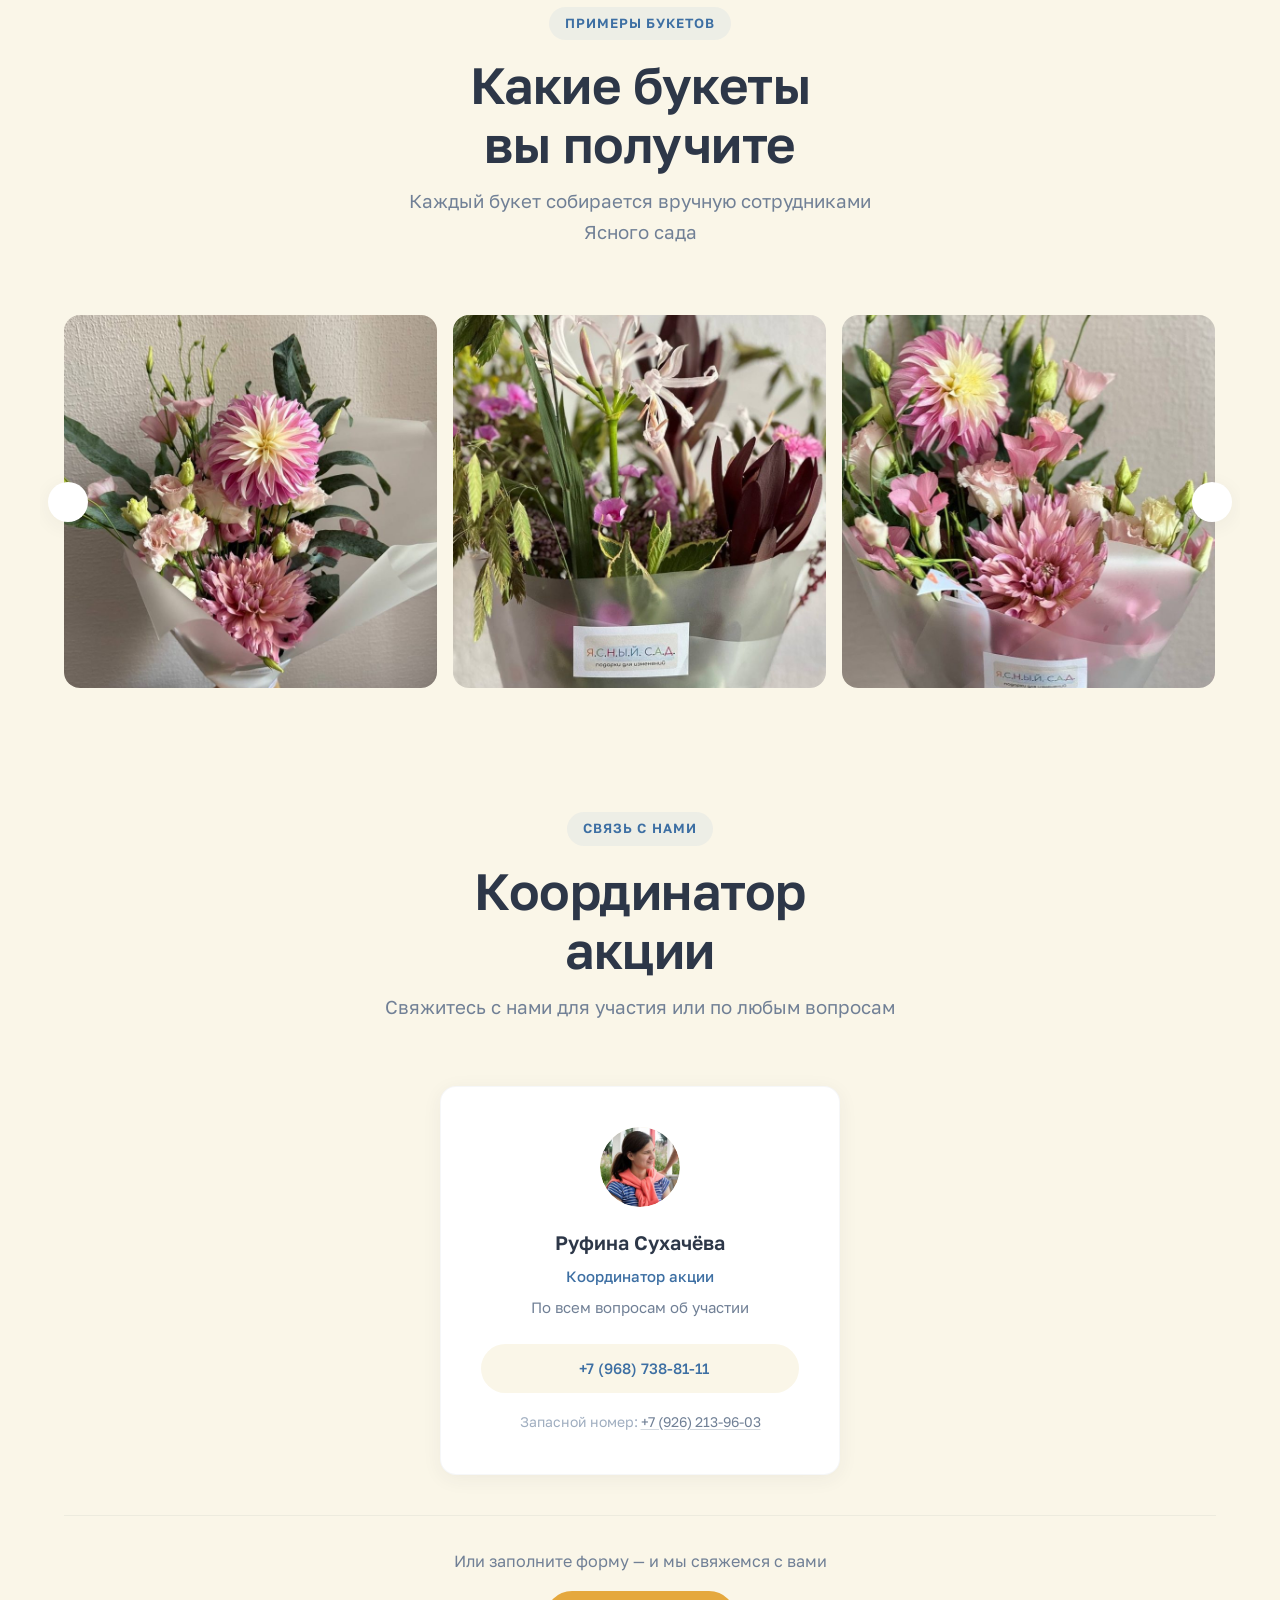
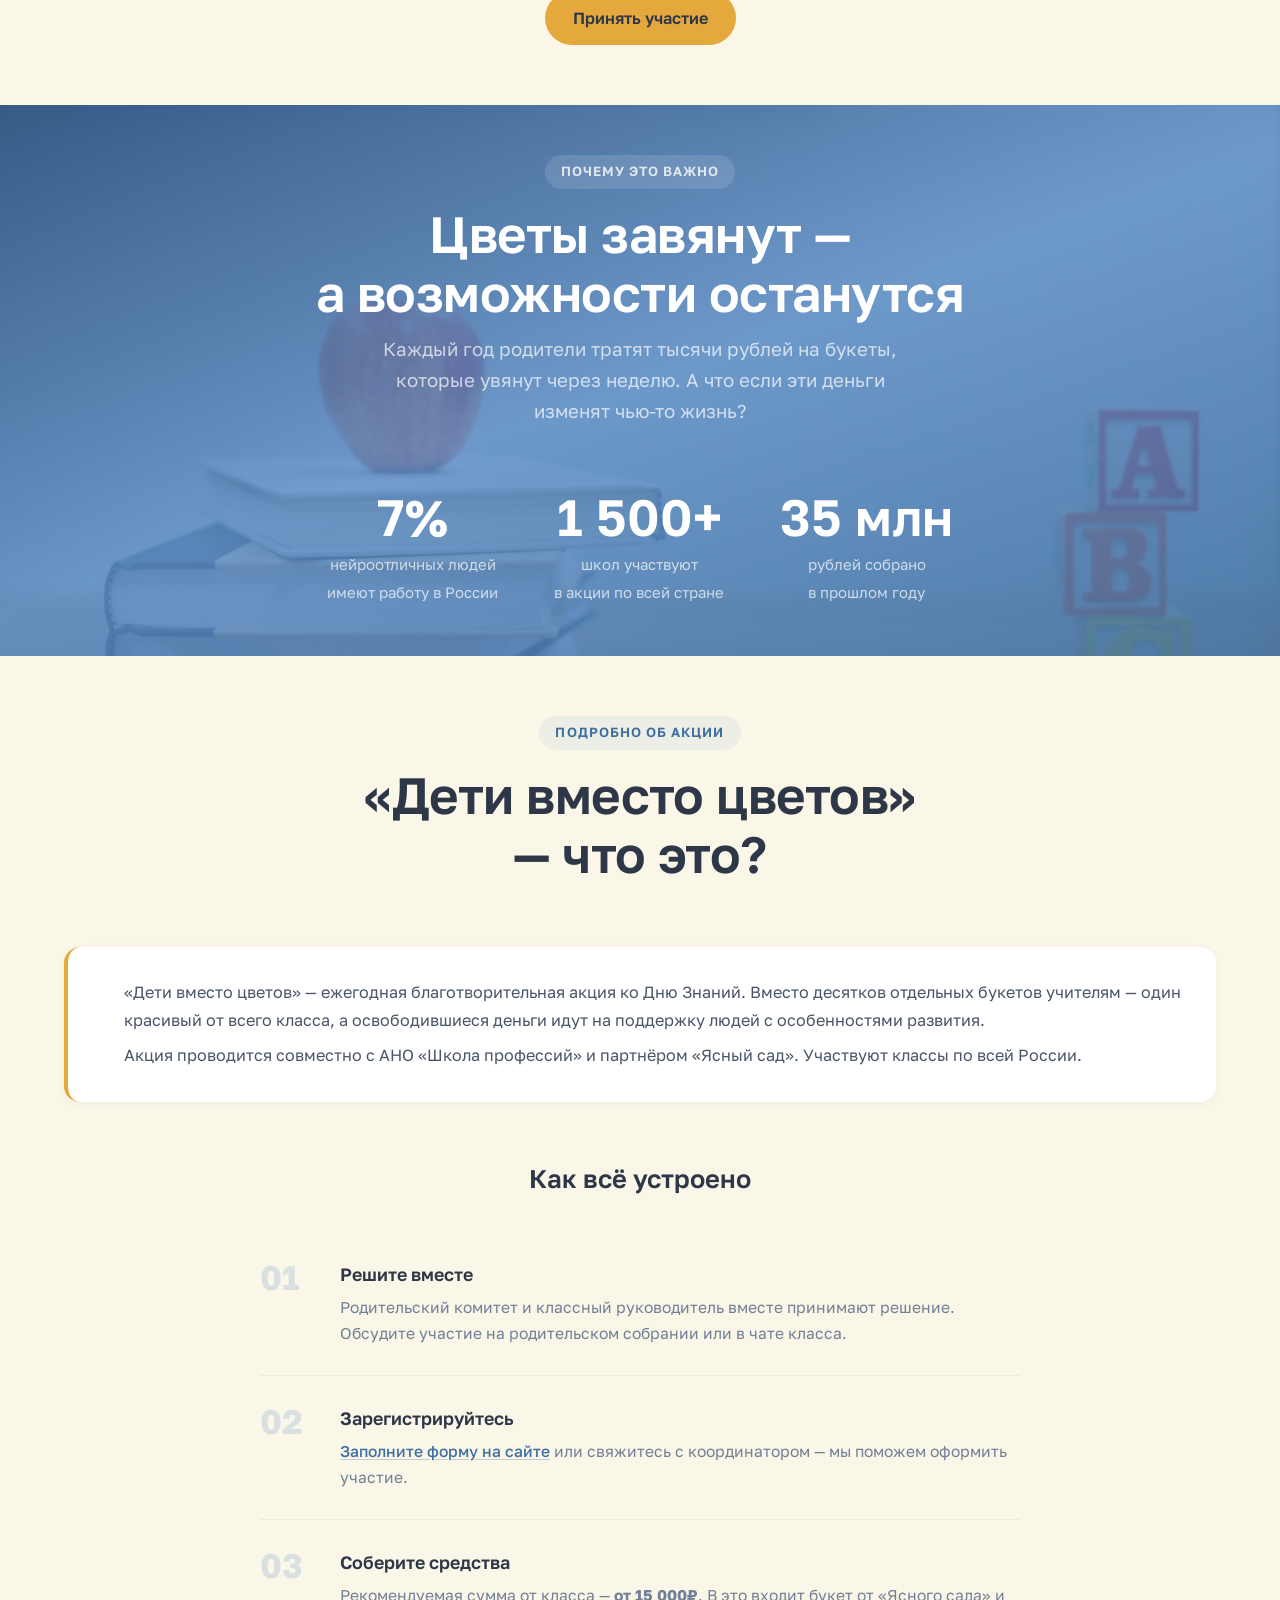
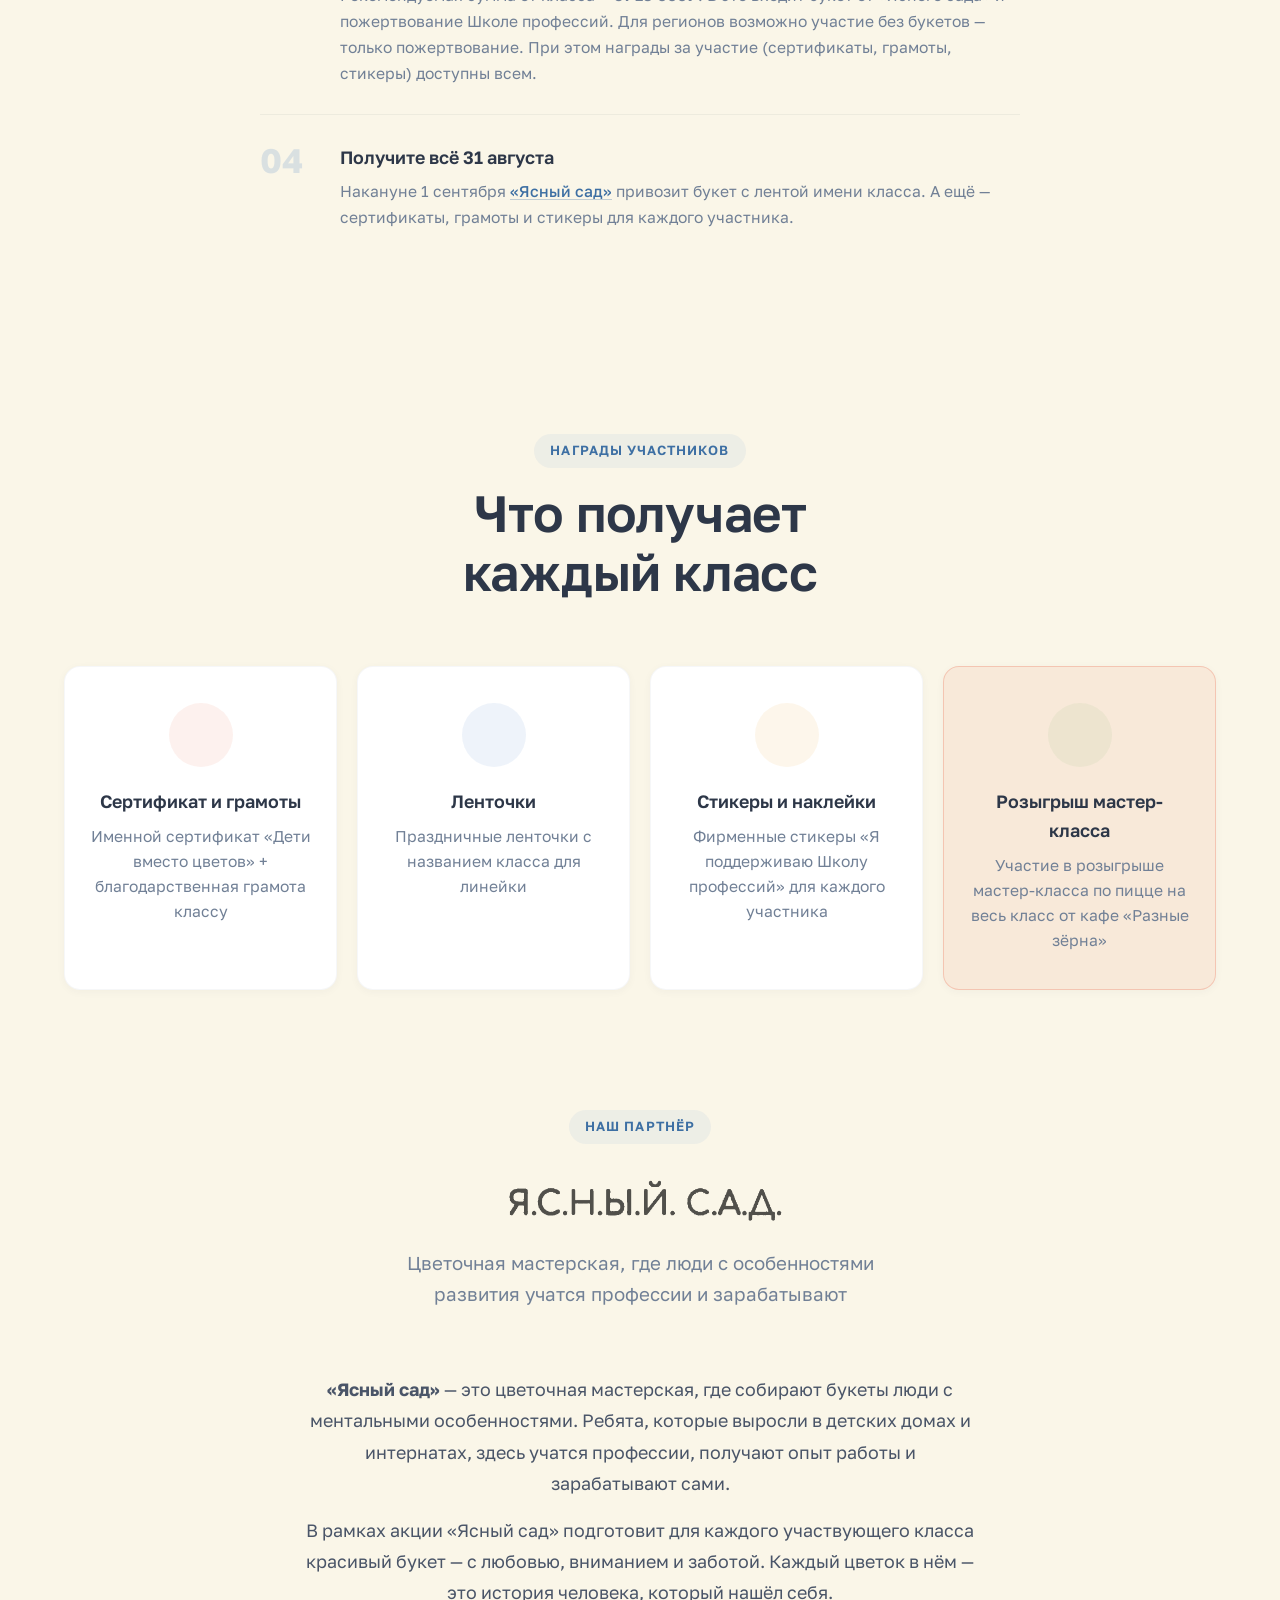
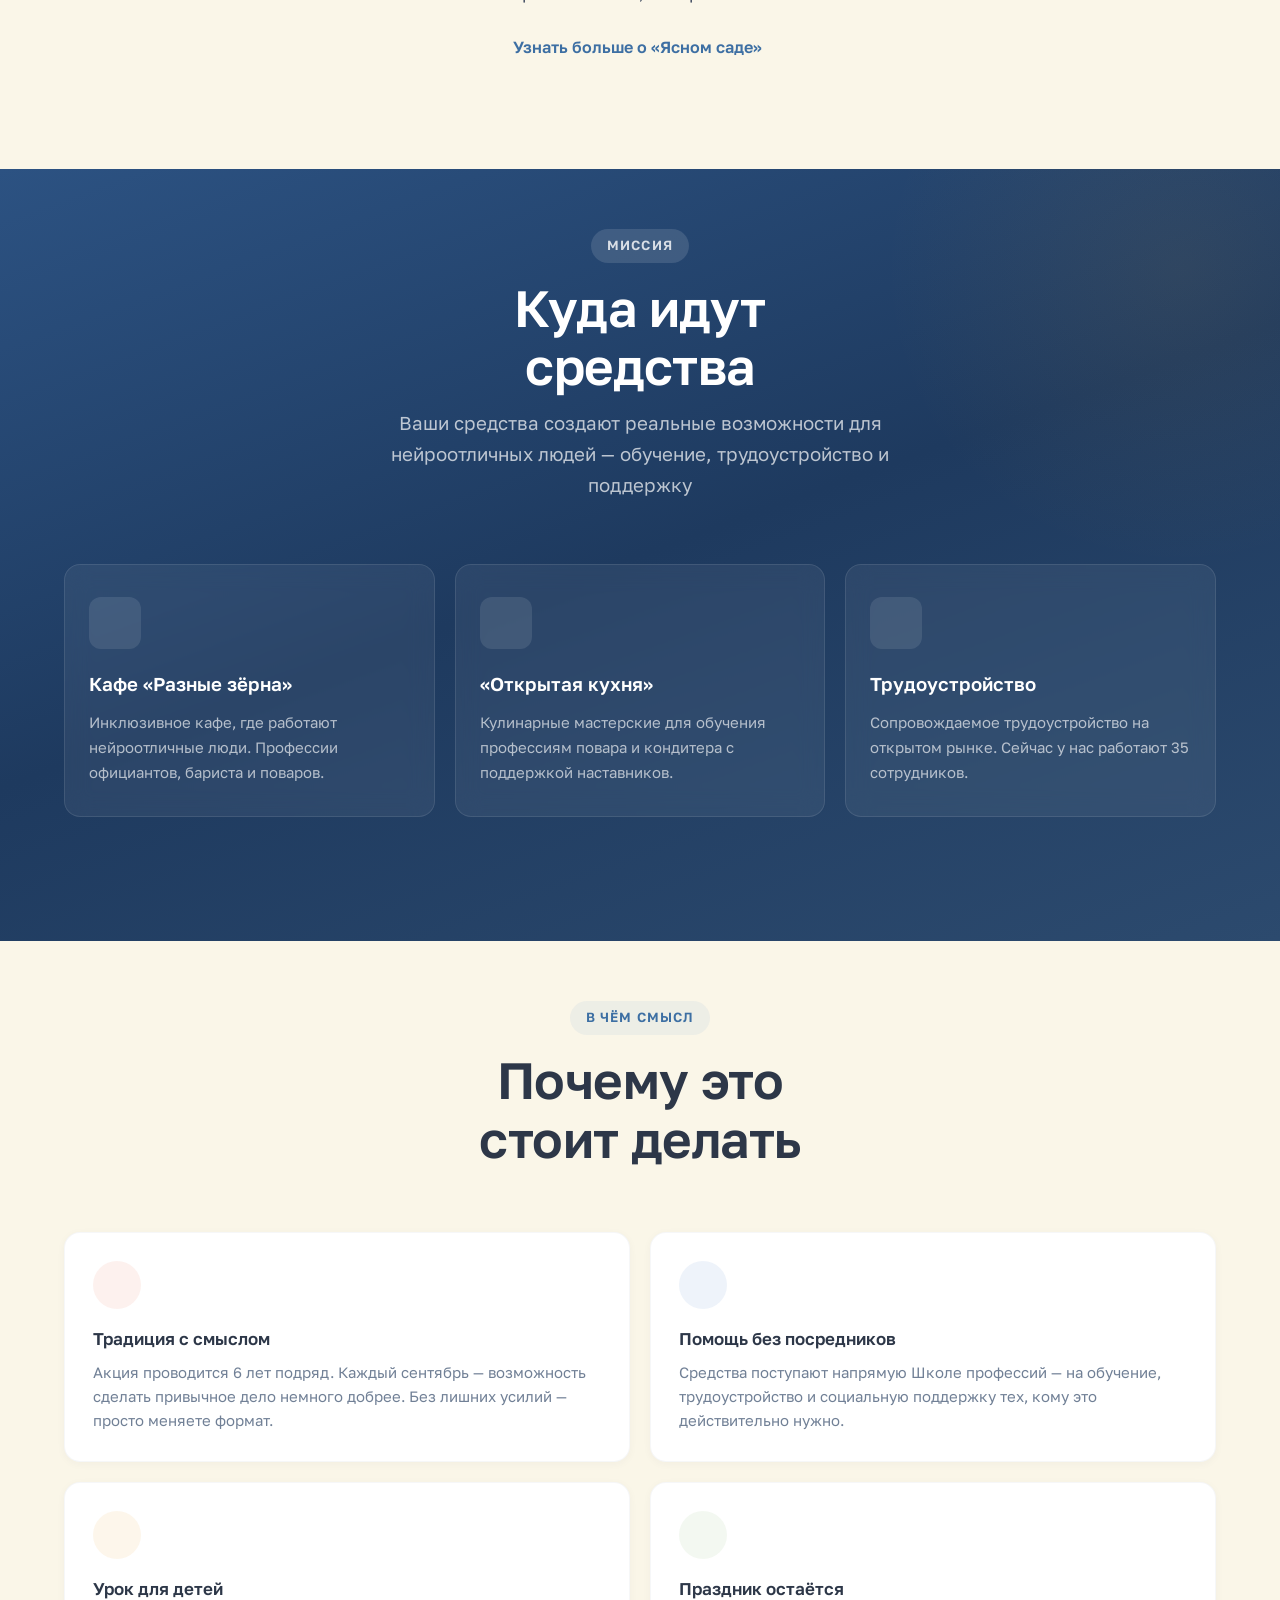
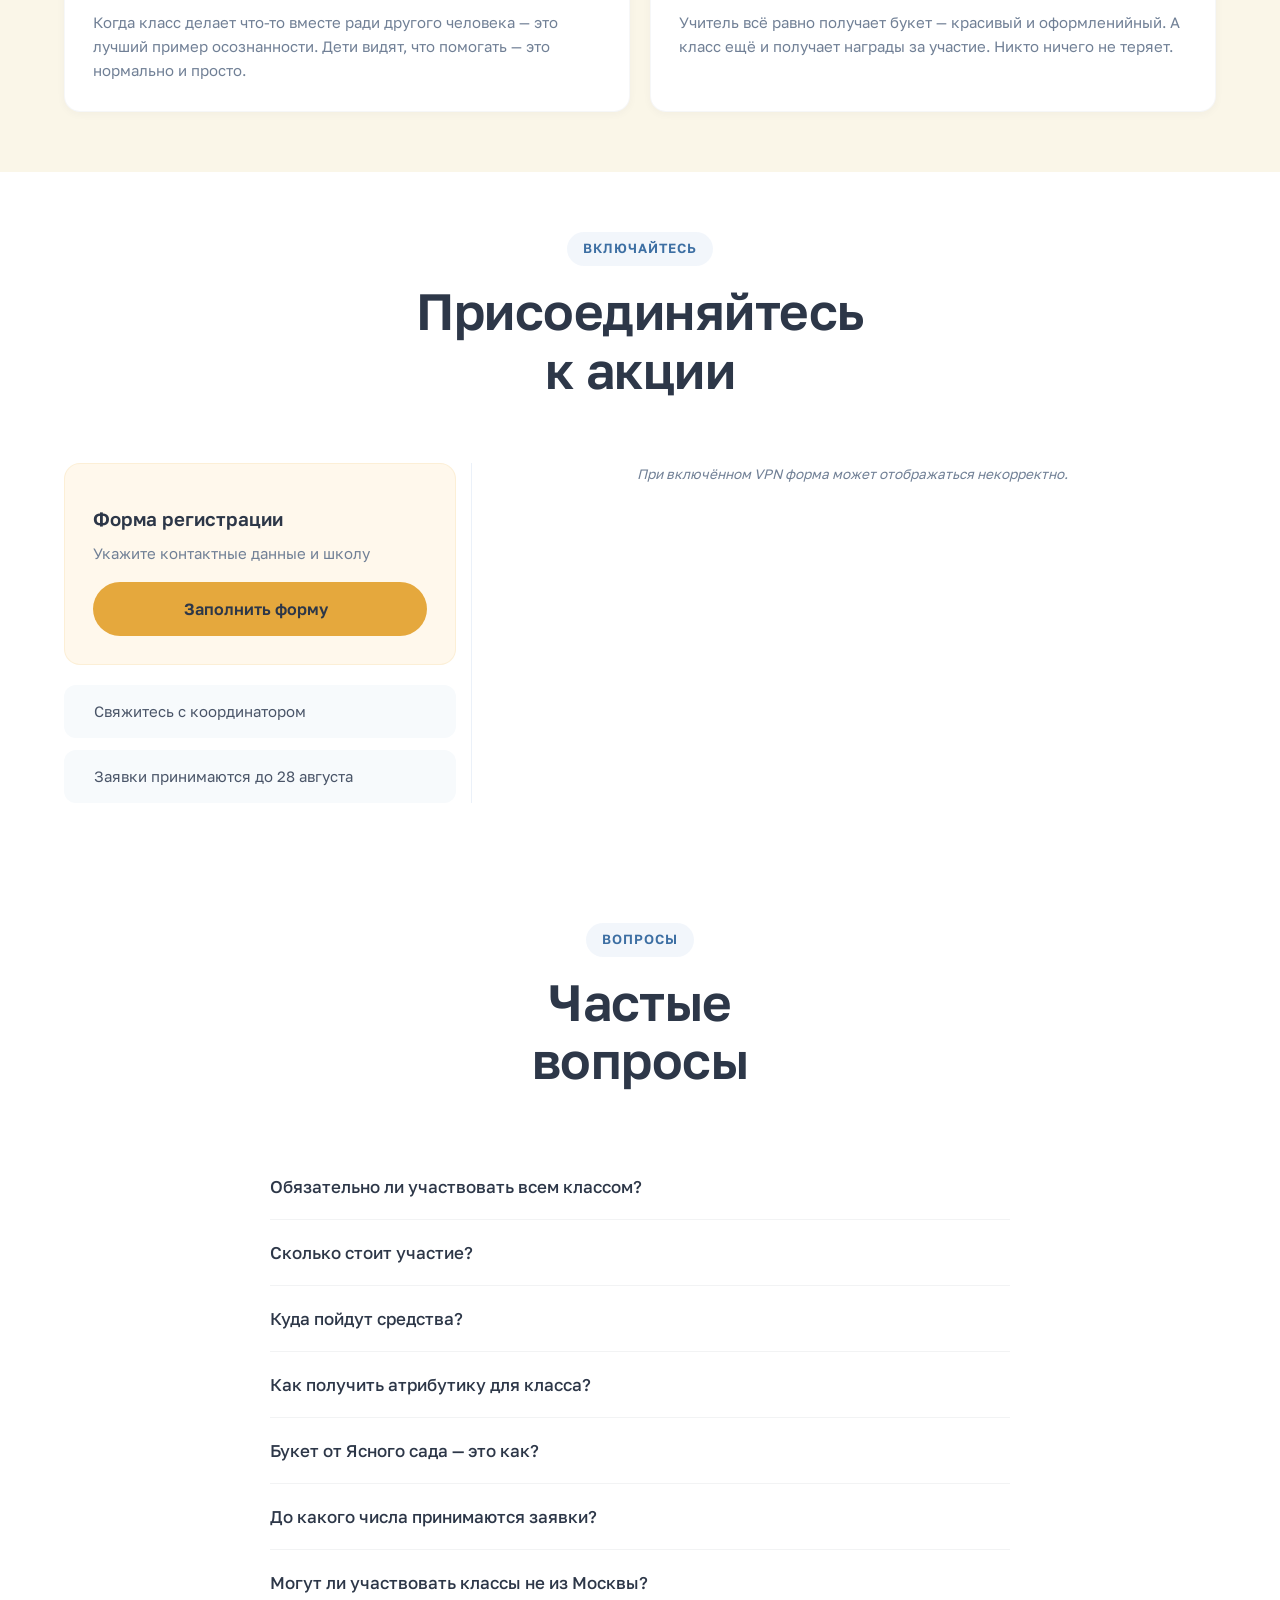
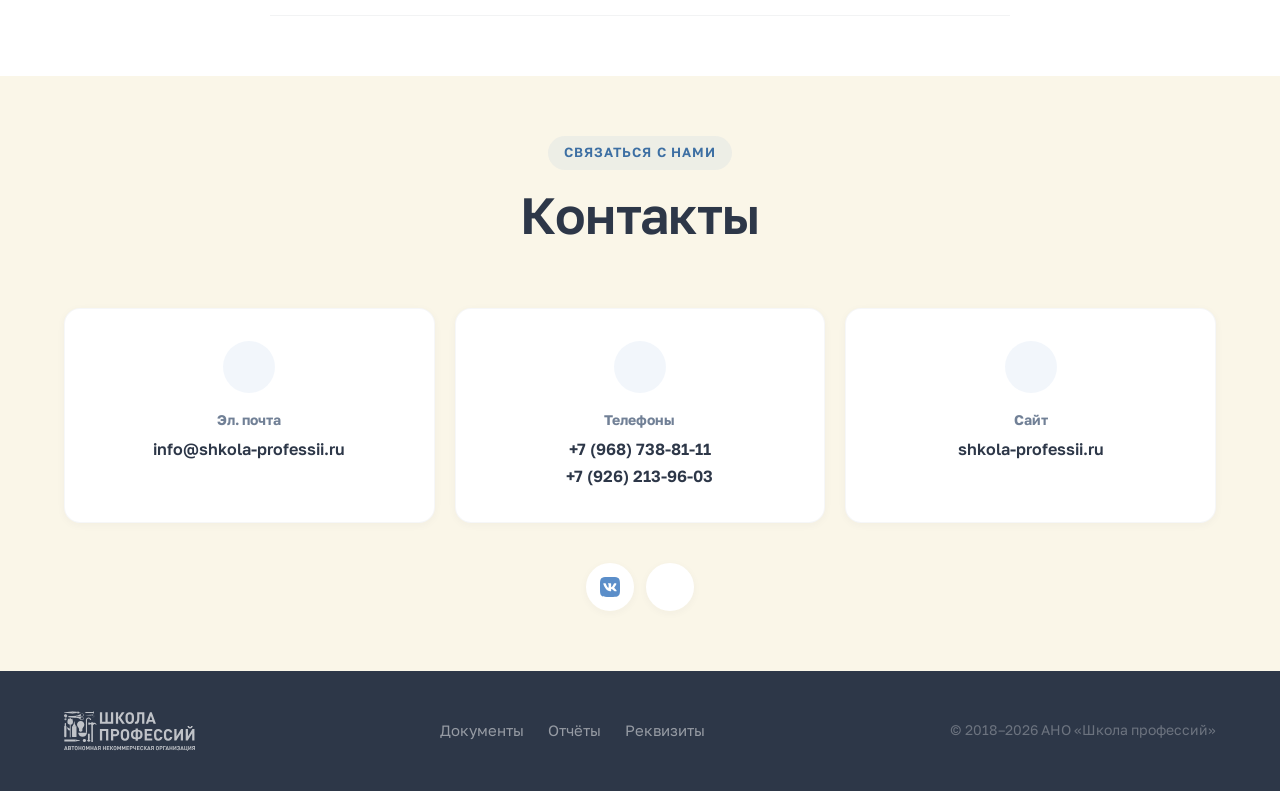
==== commit d625c605: "VPN-уведомление: текст курсивом мельче, без иконки" ====
--- a/index.html
+++ b/index.html
@@ -558,10 +558,7 @@
                     </div>
                 </div>
                 <div class="join__form-block">
-                    <div class="join__vpn-notice">
-                        <i class="ph ph-shield-warning"></i>
-                        <p>При включённом VPN форма может отображаться некорректно.</p>
-                    </div>
+                    <p class="join__vpn-notice">При включённом VPN форма может отображаться некорректно.</p>
                     <mixplat-form id='828b5e17-5e71-46e9-a002-8e3b7165322a' data-type='mixplat-form' data-tid='18021'></mixplat-form>
                 </div>
             </div>
--- a/css/styles.css
+++ b/css/styles.css
@@ -421,12 +421,9 @@
 }
 .join__form-block { position: relative; }
 .join__vpn-notice {
-    display: flex; align-items: center; gap: 10px; padding: 12px 16px;
-    background: rgba(229,168,61,0.08); border: 1px solid rgba(229,168,61,0.2);
-    border-radius: var(--radius-sm); margin-bottom: 16px;
-    font-size: 0.85rem; color: var(--dark-soft);
-}
-.join__vpn-notice i { font-size: 1.2rem; color: var(--amber); flex-shrink: 0; }
+    font-size: 0.8rem; font-style: italic; color: var(--gray);
+    margin-bottom: 12px; text-align: center;
+}
 .join__yandex {
     background: var(--cream-warm); border-radius: var(--radius-md);
     padding: 28px; border: 1px solid rgba(229,168,61,0.12);
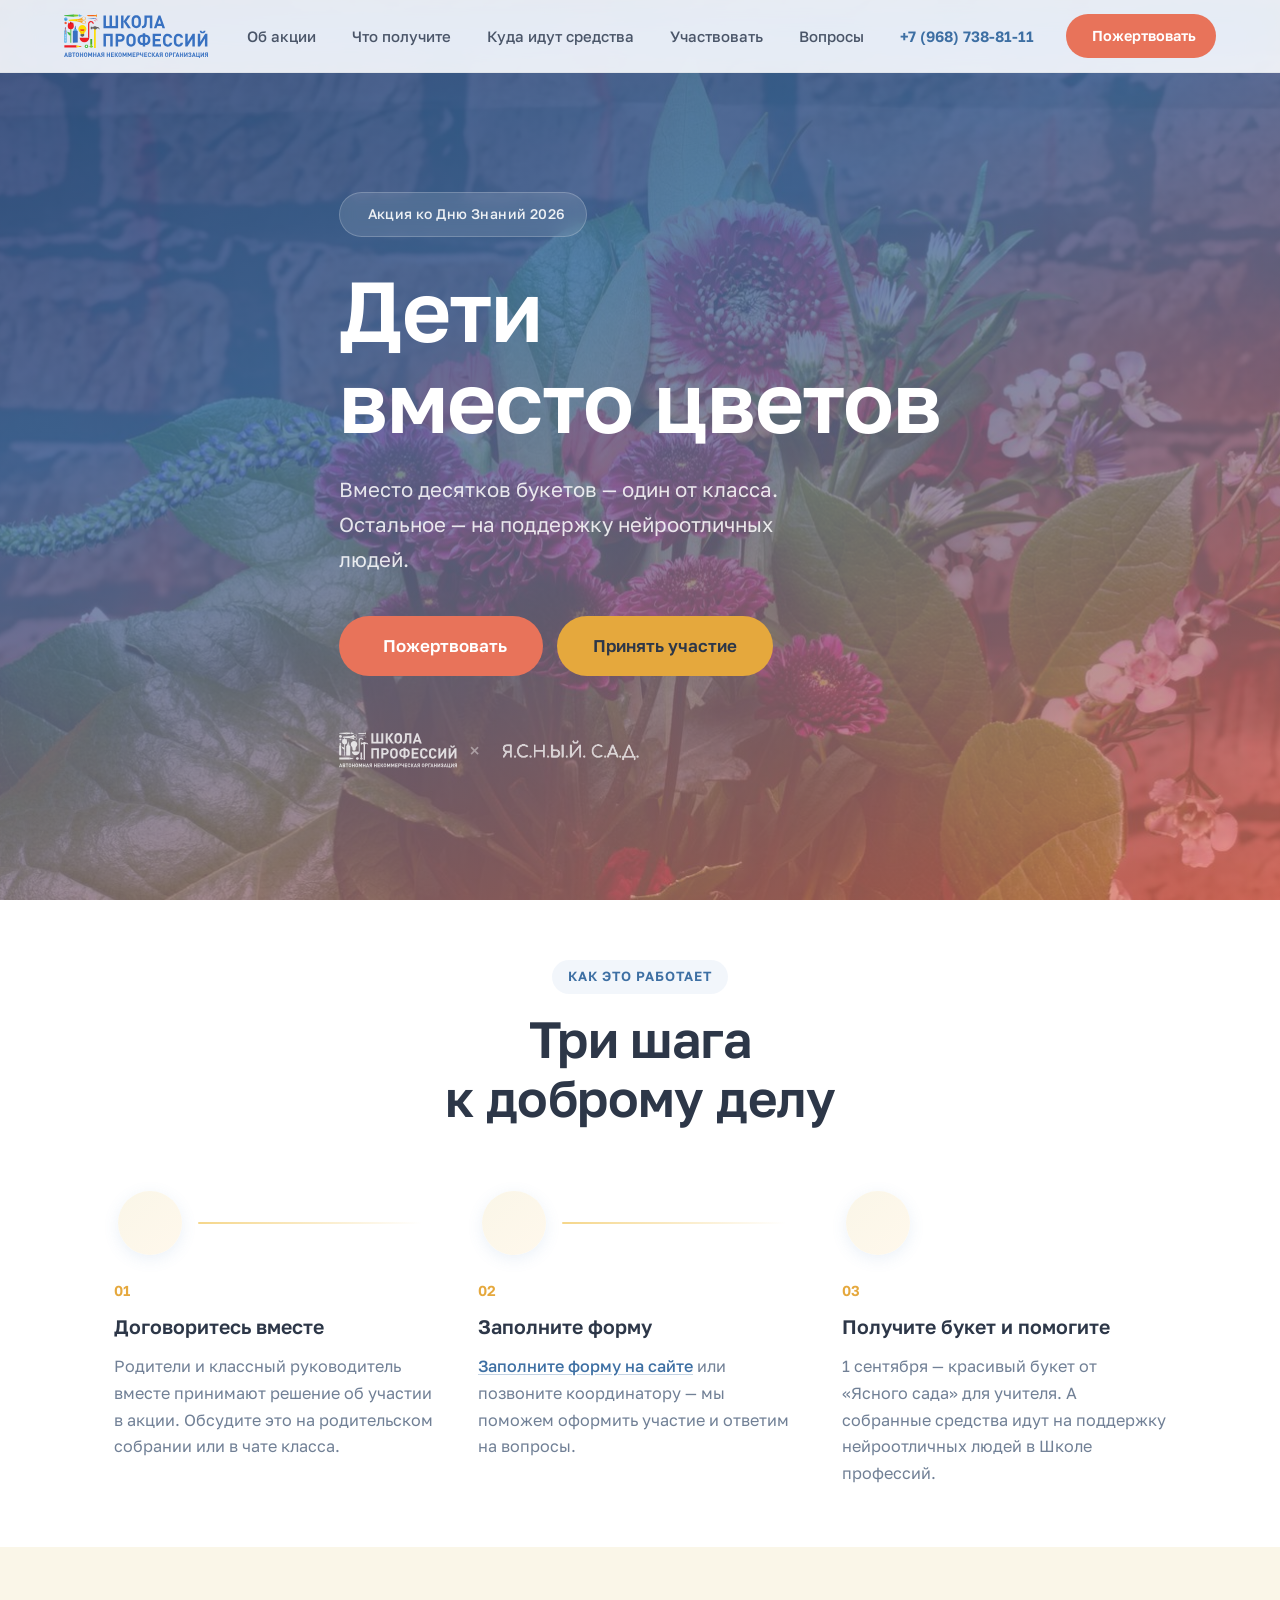
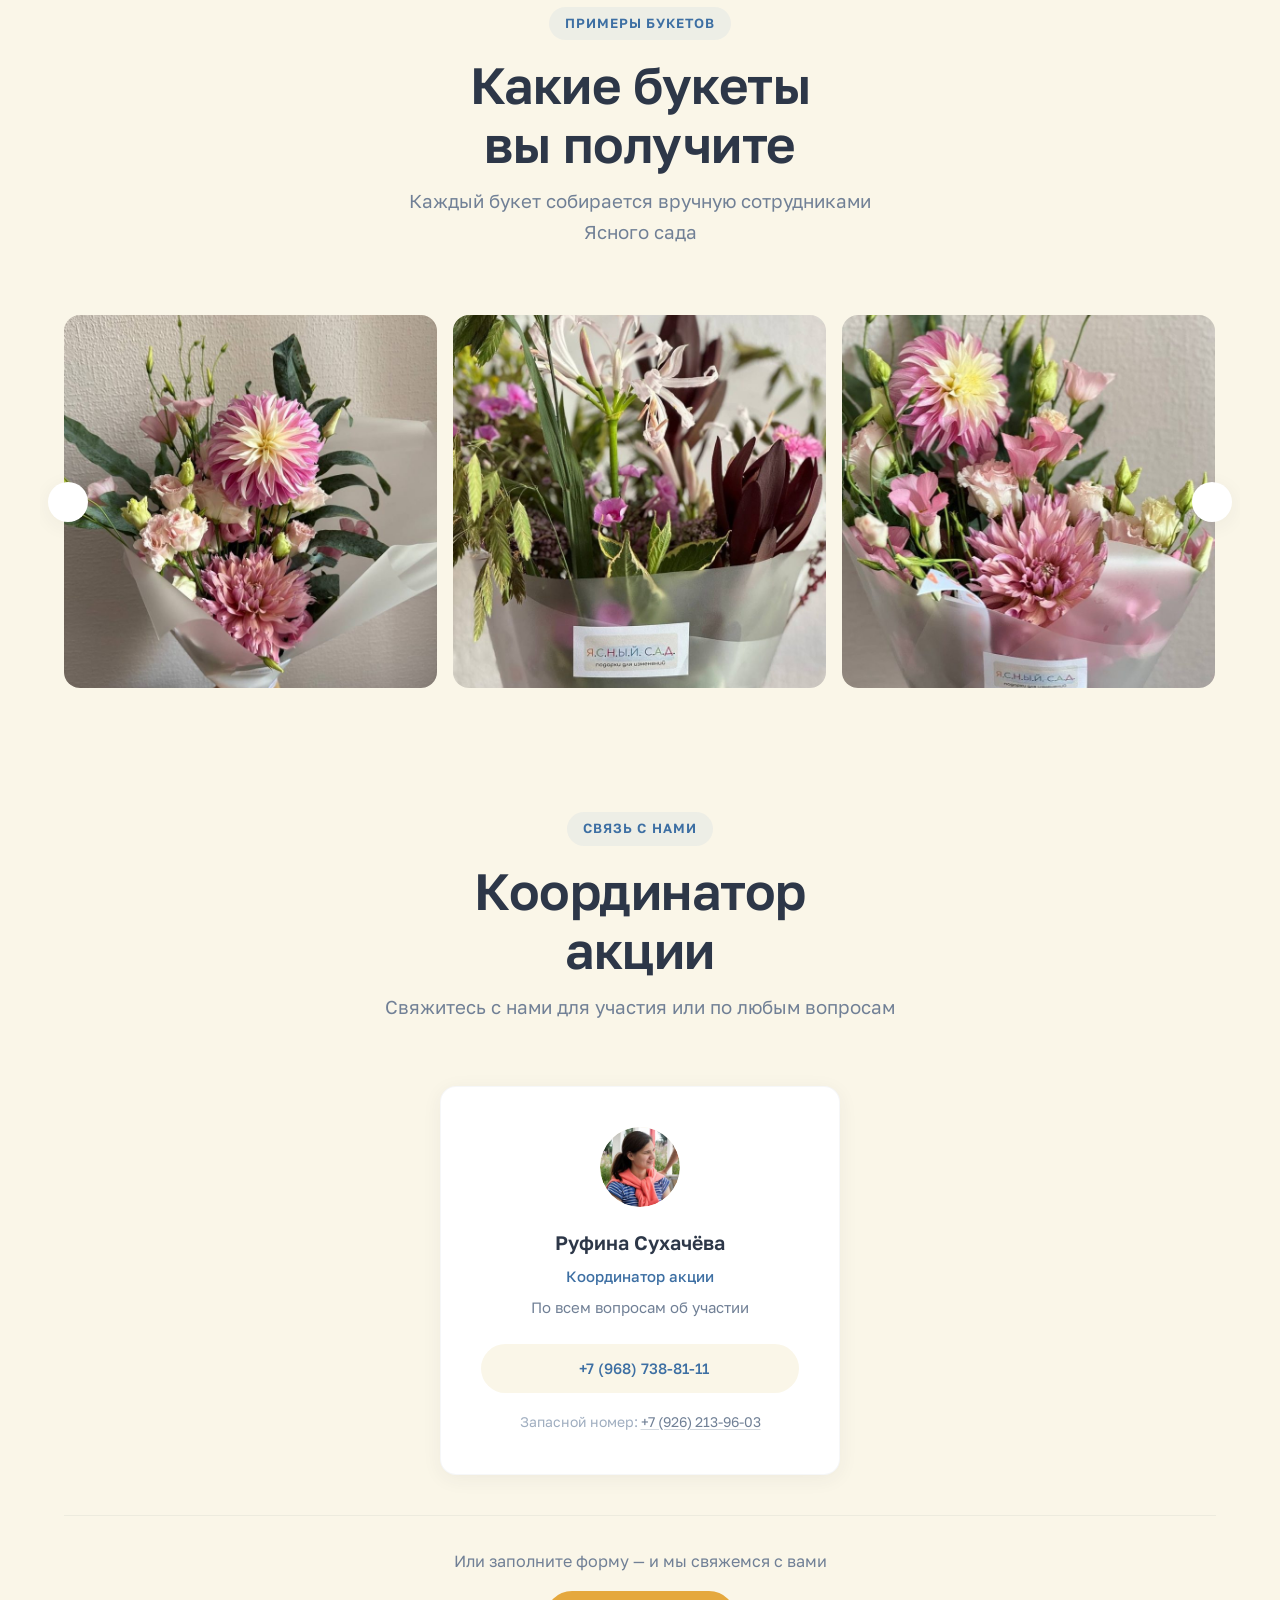
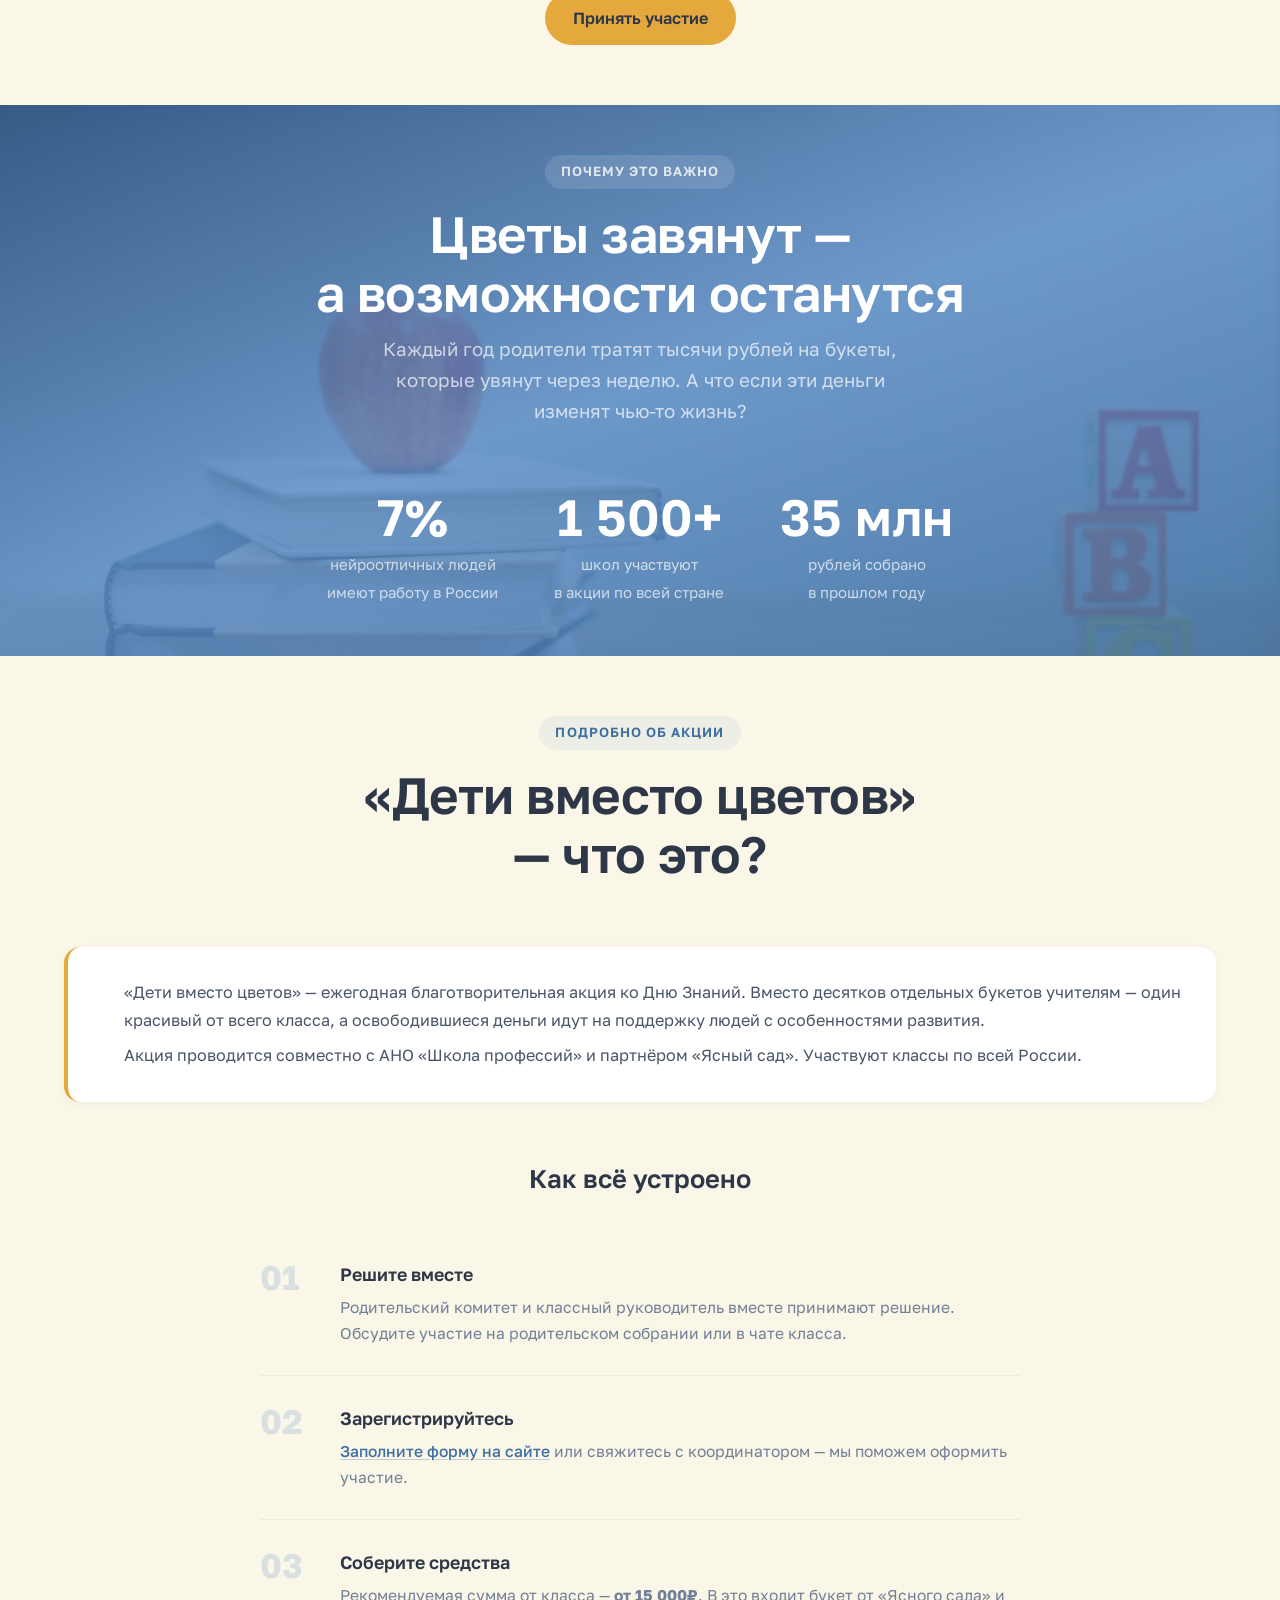
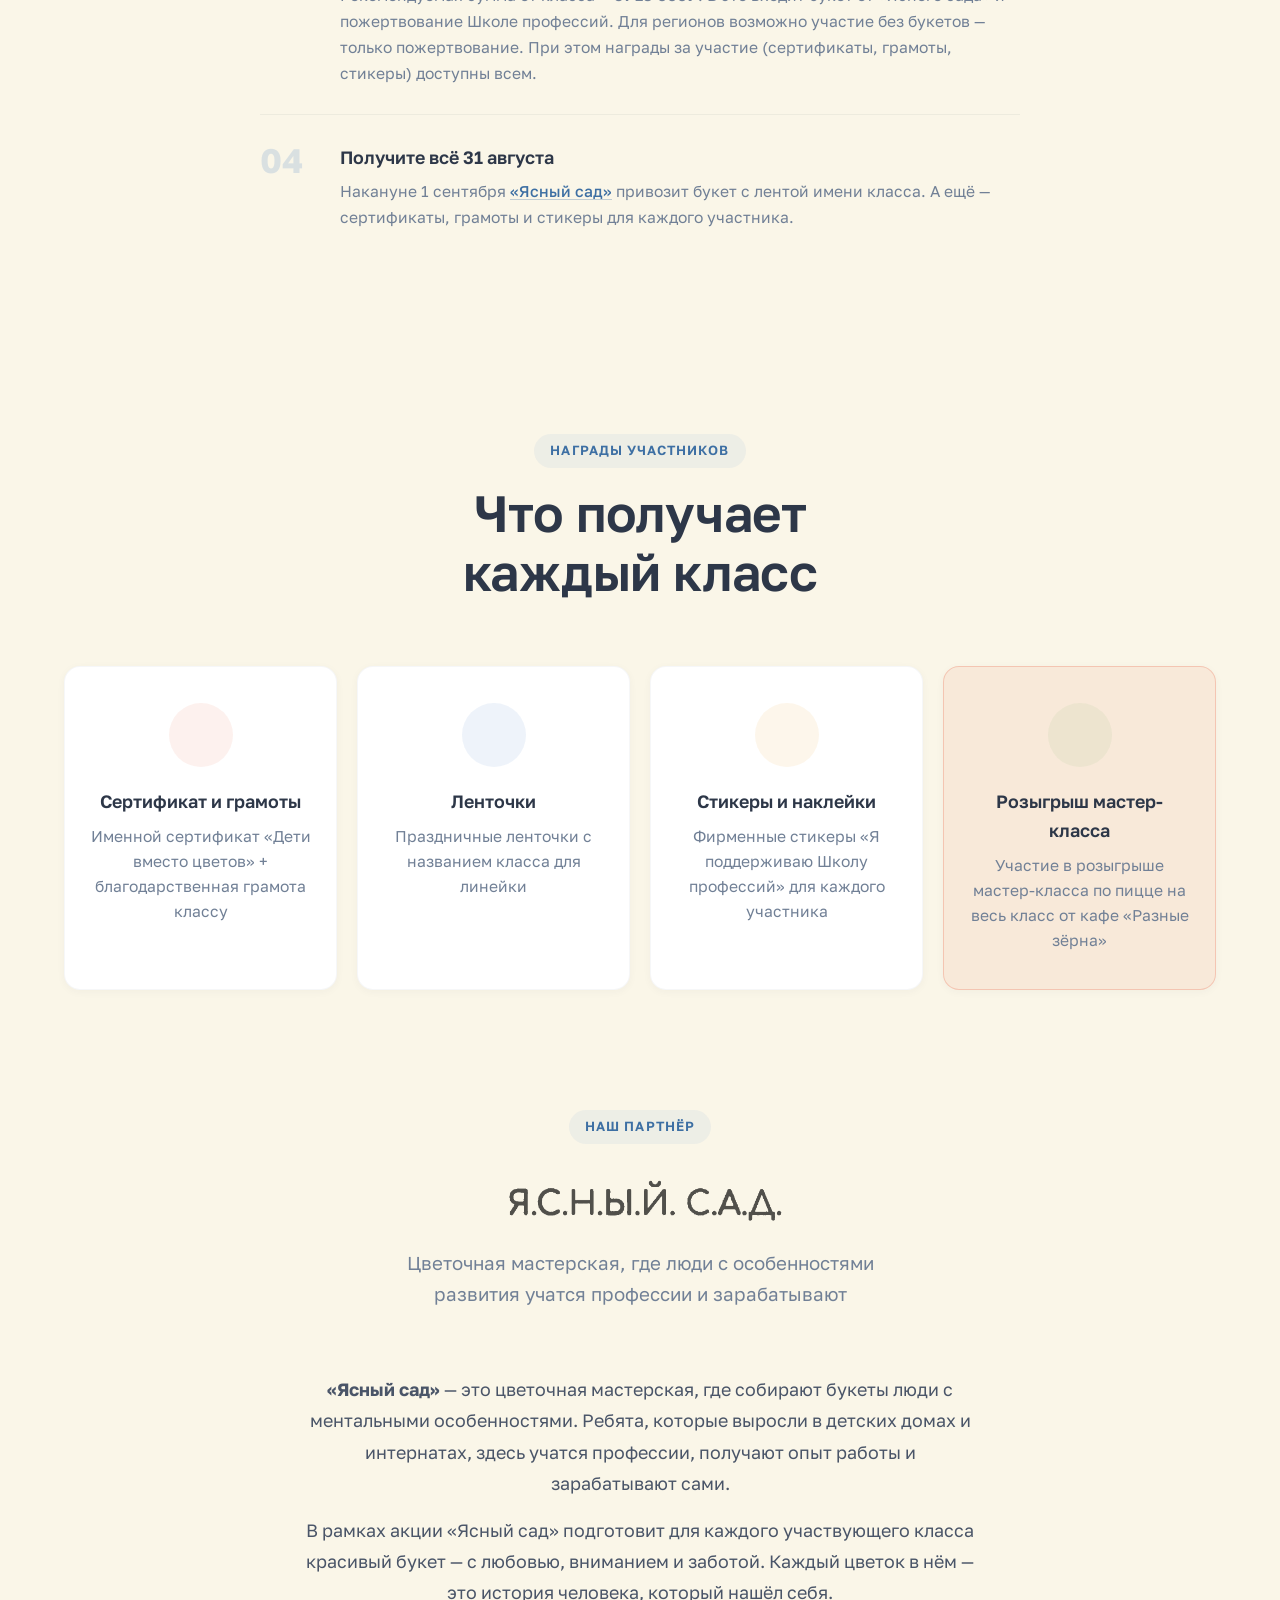
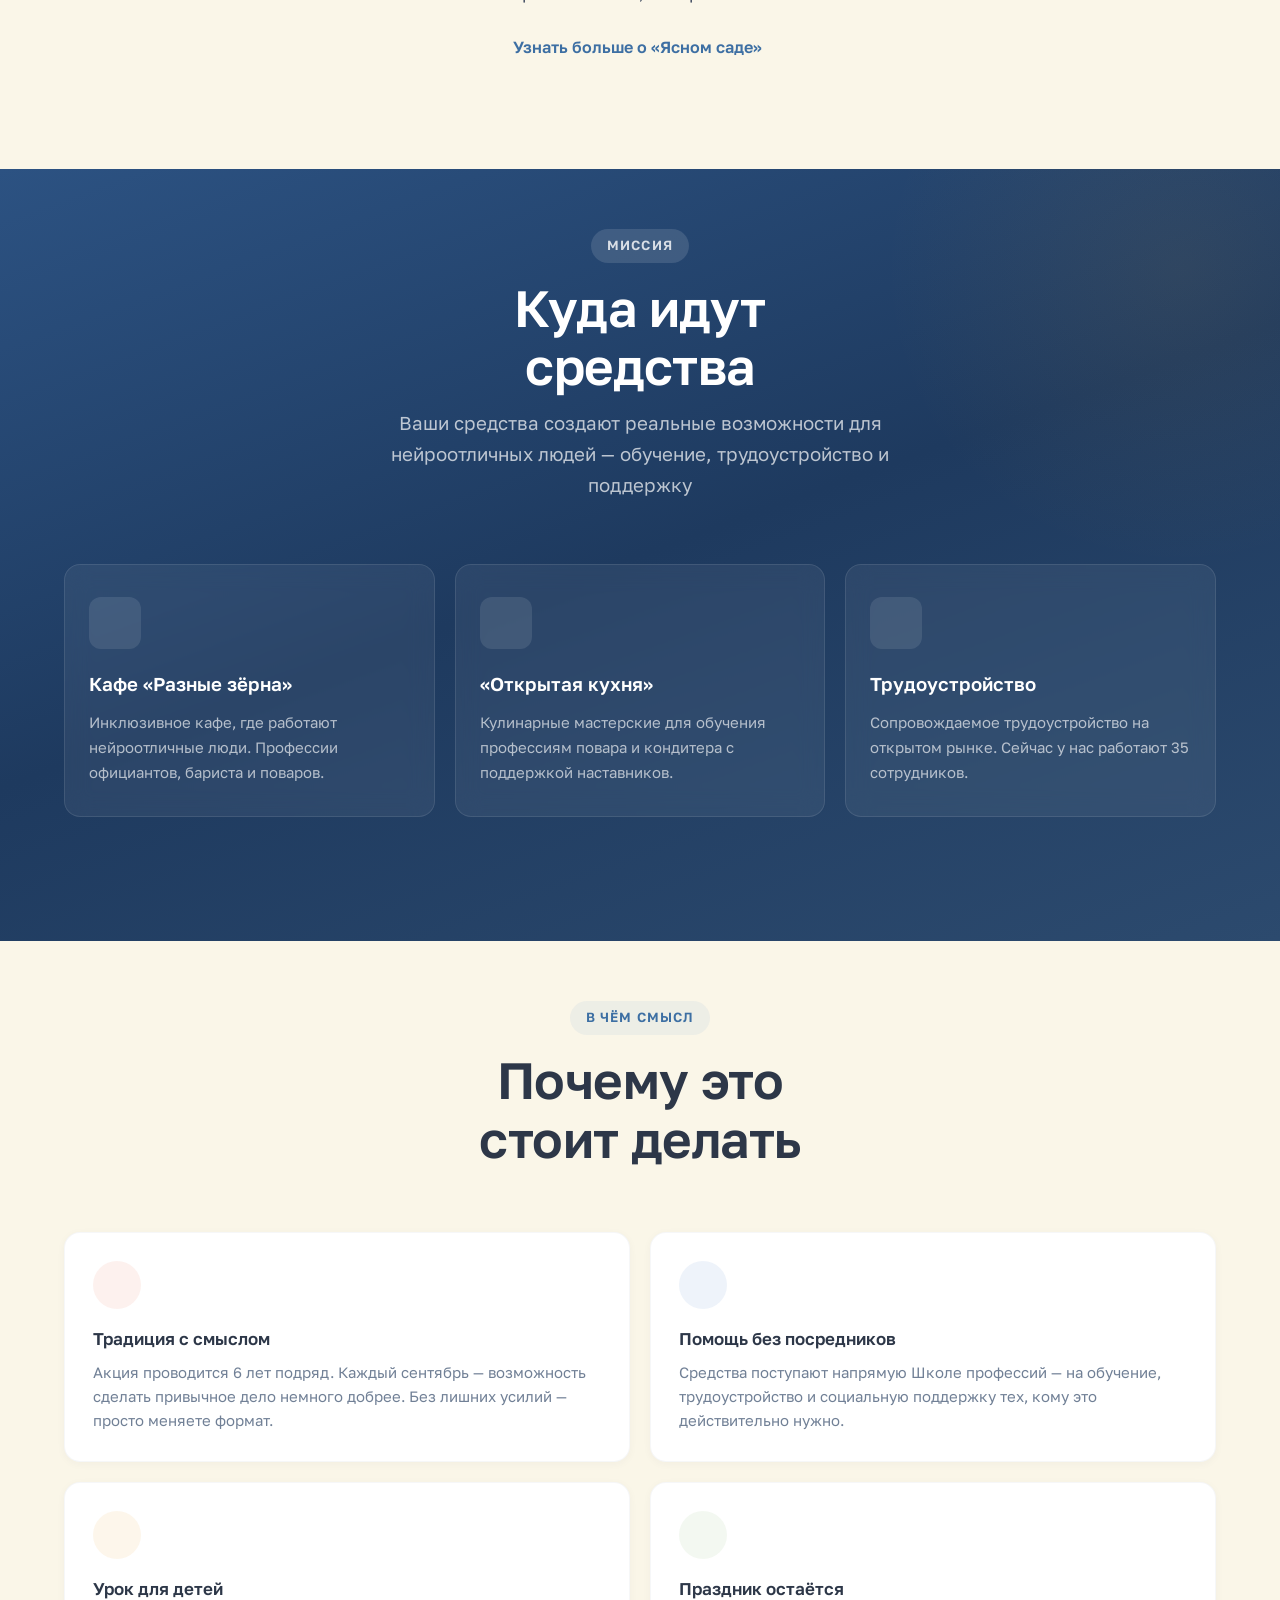
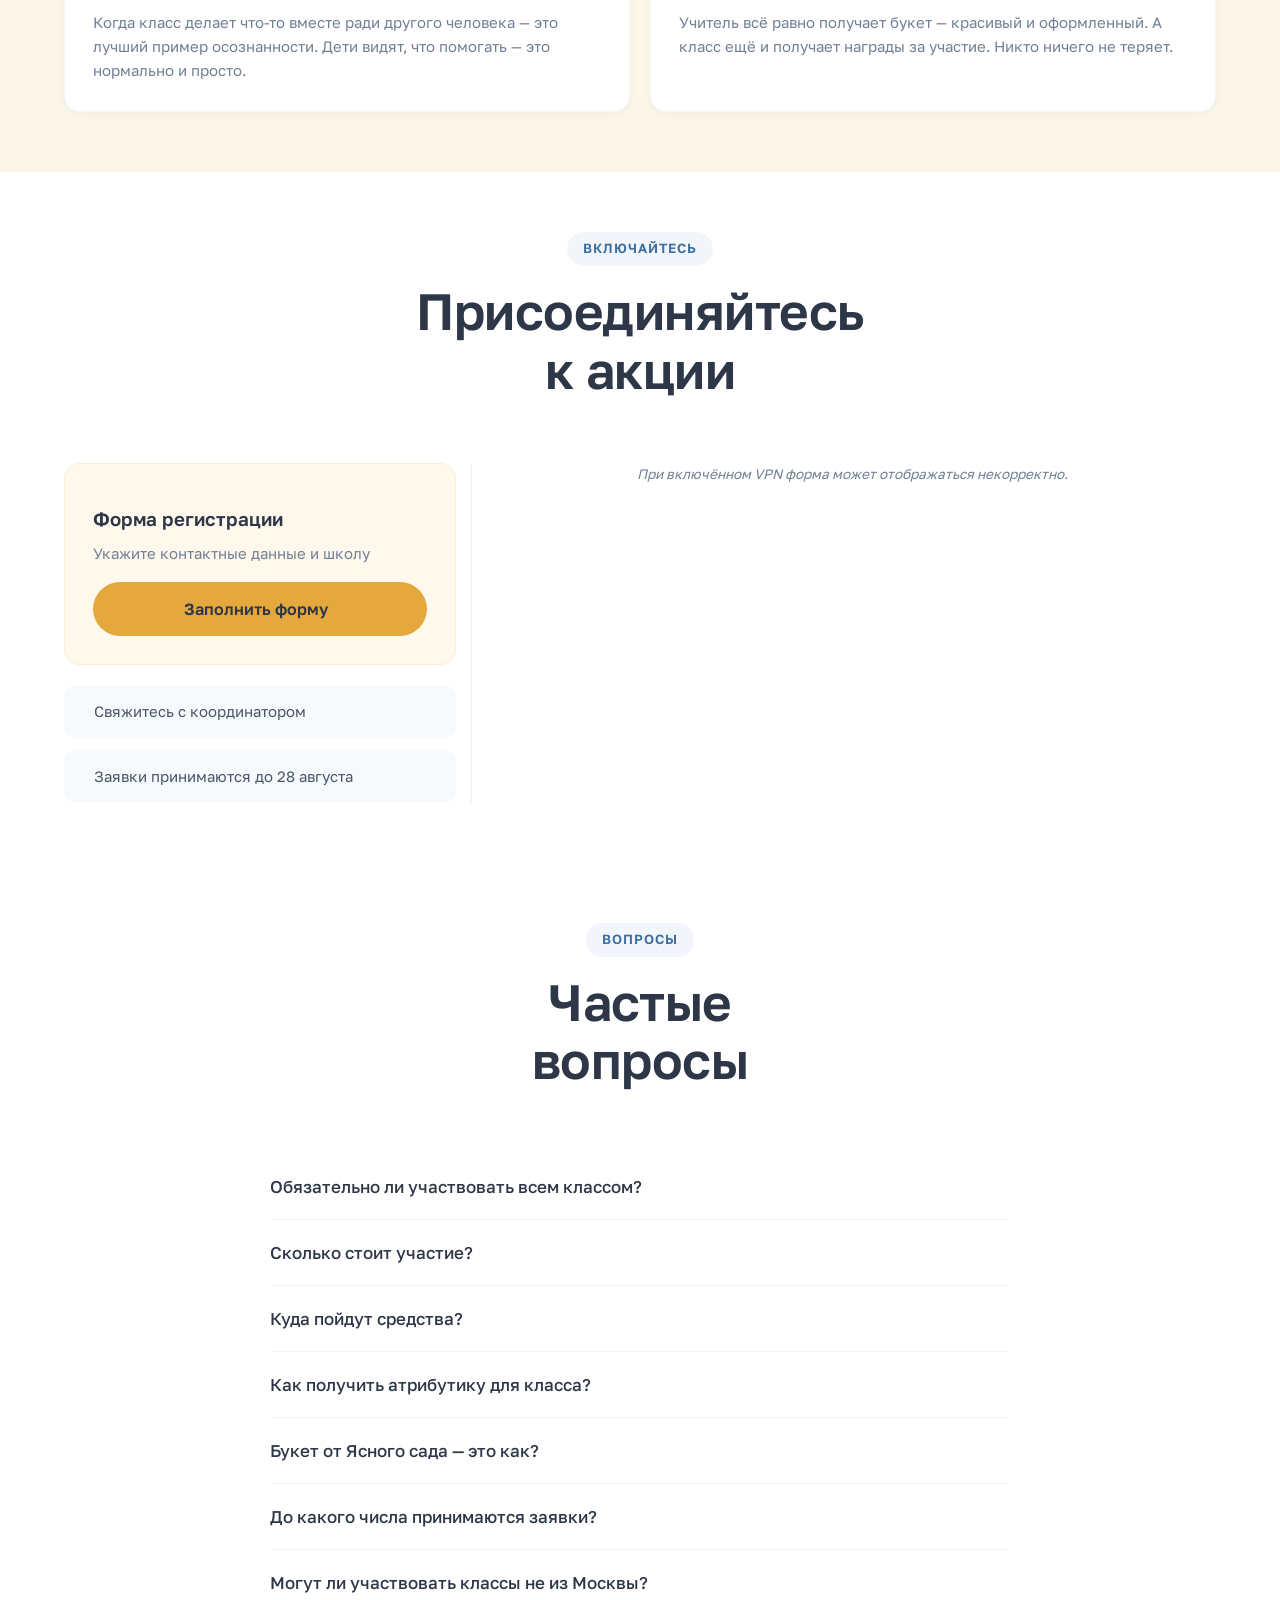
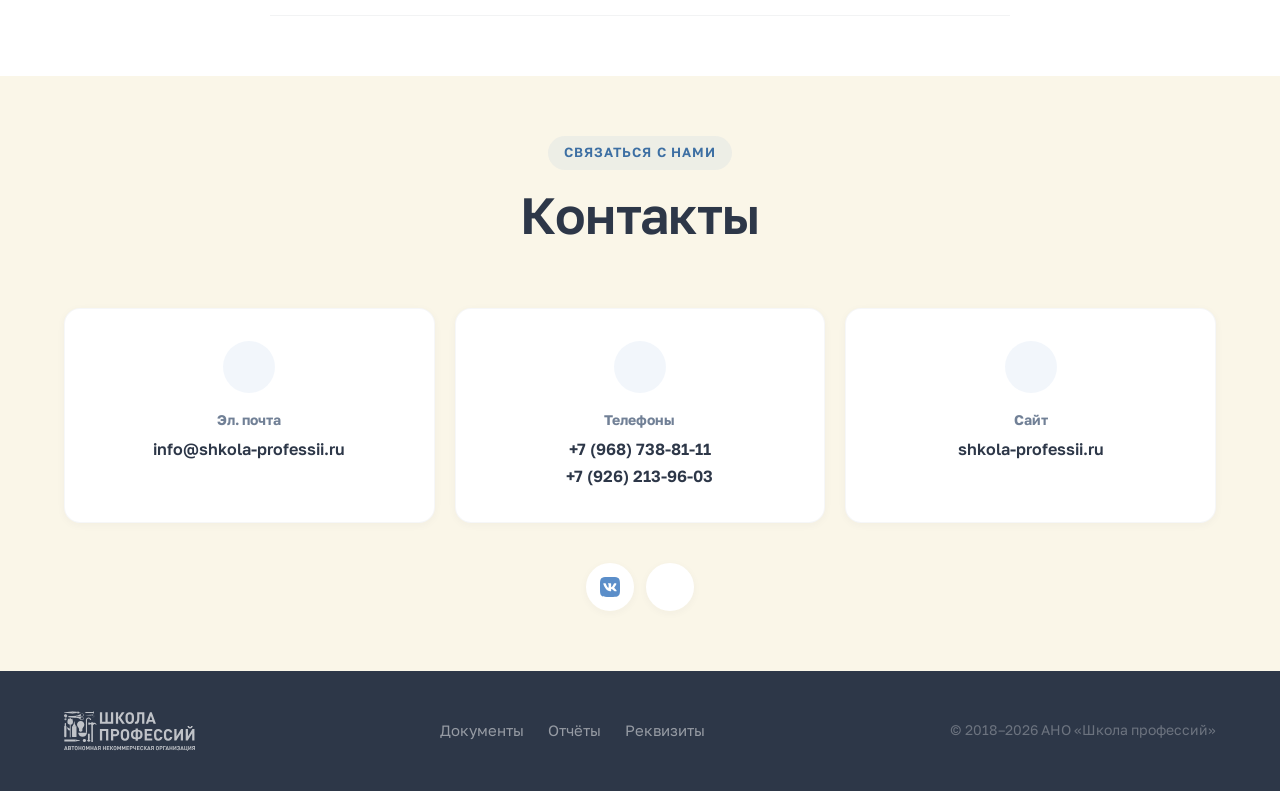
==== commit dafc3ac1: "Исправлена опечатка: оформленный" ====
--- a/index.html
+++ b/index.html
@@ -520,7 +520,7 @@
                 <div class="campaign__reason">
                     <div class="campaign__reason-icon"><i class="ph ph-confetti"></i></div>
                     <h4 class="campaign__reason-title">Праздник остаётся</h4>
-                    <p class="campaign__reason-text">Учитель всё равно получает букет — красивый и оформленийный. А класс ещё и получает награды за участие. Никто ничего не теряет.</p>
+                    <p class="campaign__reason-text">Учитель всё равно получает букет — красивый и оформленный. А класс ещё и получает награды за участие. Никто ничего не теряет.</p>
                 </div>
             </div>
         </div>
--- a/css/styles.css
+++ b/css/styles.css
@@ -38,8 +38,8 @@
     --container-max: 1200px;
 }
 
-html { scroll-behavior: smooth; font-size: 17px; }
-body { font-family: var(--font-body); color: var(--dark); background: var(--white); line-height: 1.65; -webkit-font-smoothing: antialiased; overflow-x: hidden; }
+html { scroll-behavior: smooth; font-size: 17px; overflow-x: clip; }
+body { font-family: var(--font-body); color: var(--dark); background: var(--white); line-height: 1.65; -webkit-font-smoothing: antialiased; overflow-x: clip; }
 a { text-decoration: none; color: inherit; }
 img { max-width: 100%; display: block; }
 
@@ -160,7 +160,7 @@
 .section-desc--light { color: rgba(255,255,255,0.7); }
 
 /* --- PARTNER --- */
-.partner { background: var(--cream); }
+.partner { background: var(--cream); overflow: hidden; }
 .partner__logo-wrap { margin: 12px 0 8px; text-align: center; }
 .partner__logo-img {
     height: 56px; width: auto; object-fit: contain; display: inline-block;
@@ -612,6 +612,8 @@
 
     .section-header { margin-bottom: 40px; }
     .section-tag { font-size: 0.72rem; padding: 5px 12px; }
+
+    .partner__slider { margin: 0; padding: 0; }
 
     .steps { flex-direction: column; align-items: center; gap: 28px; }
     .step__icon-wrap { flex-direction: column; }
@@ -662,7 +664,6 @@
     .photo-section__stats { gap: 20px; }
     .photo-stat__label { font-size: 0.8rem; }
     .partner__gallery-item { flex: 0 0 calc(100% - 16px); min-width: 0; }
-    .partner__gallery-item:not(:first-child) { margin-left: -8px; }
     .contacts__grid { gap: 12px; }
     .contact-card { padding: 24px 16px; }
     .where-card { padding: 24px 18px; }
